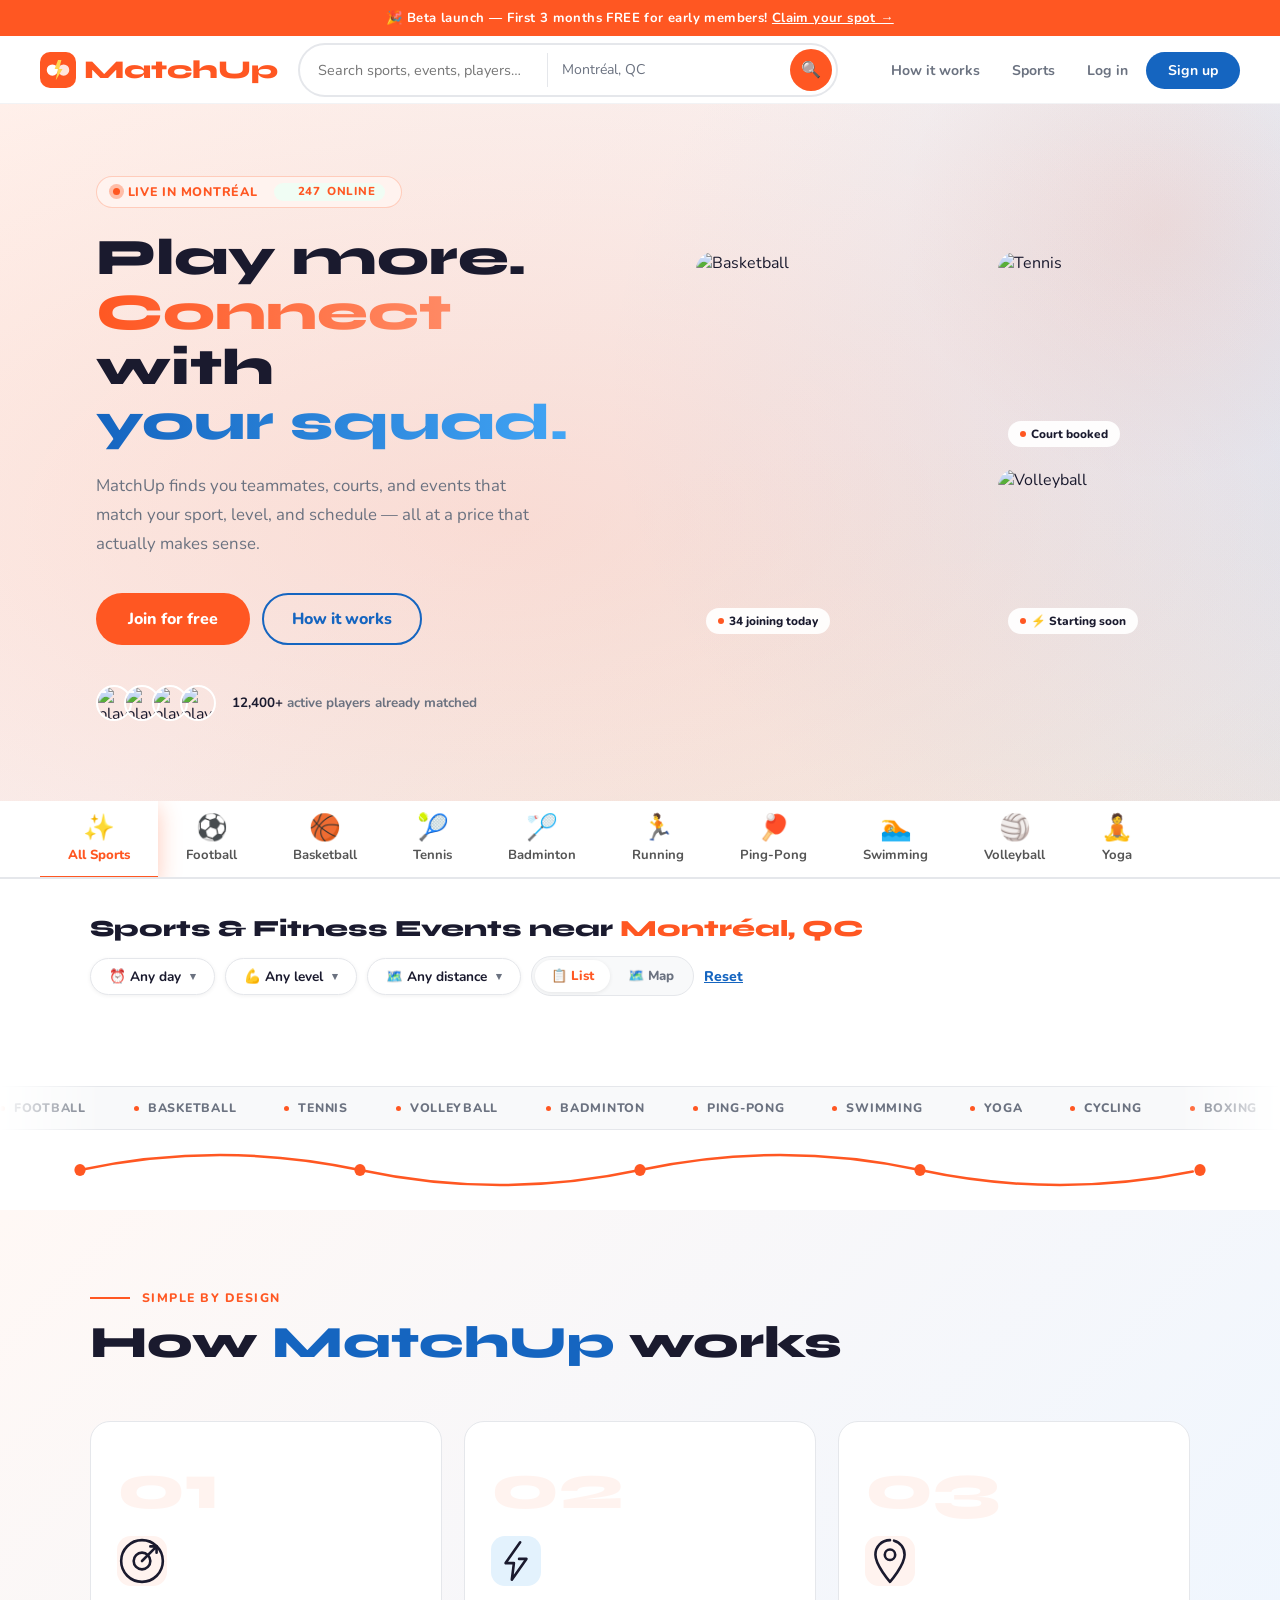
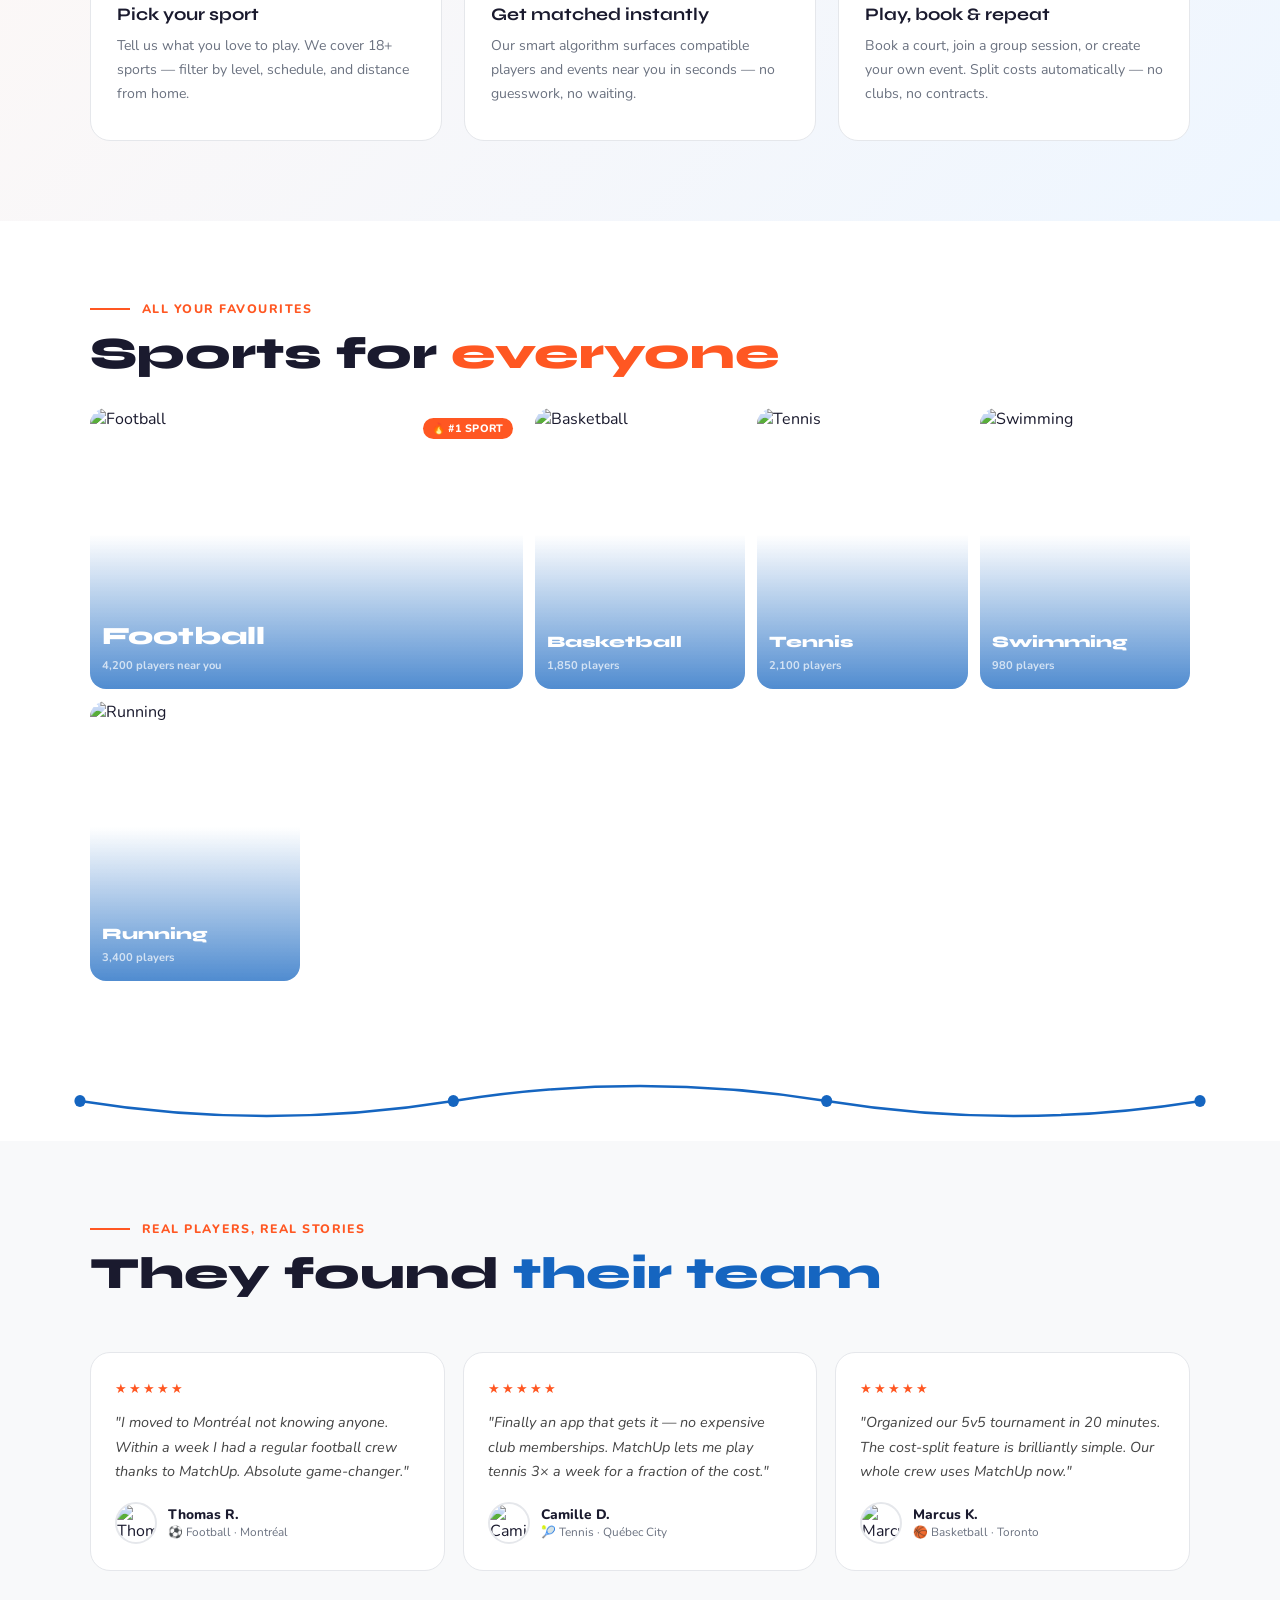
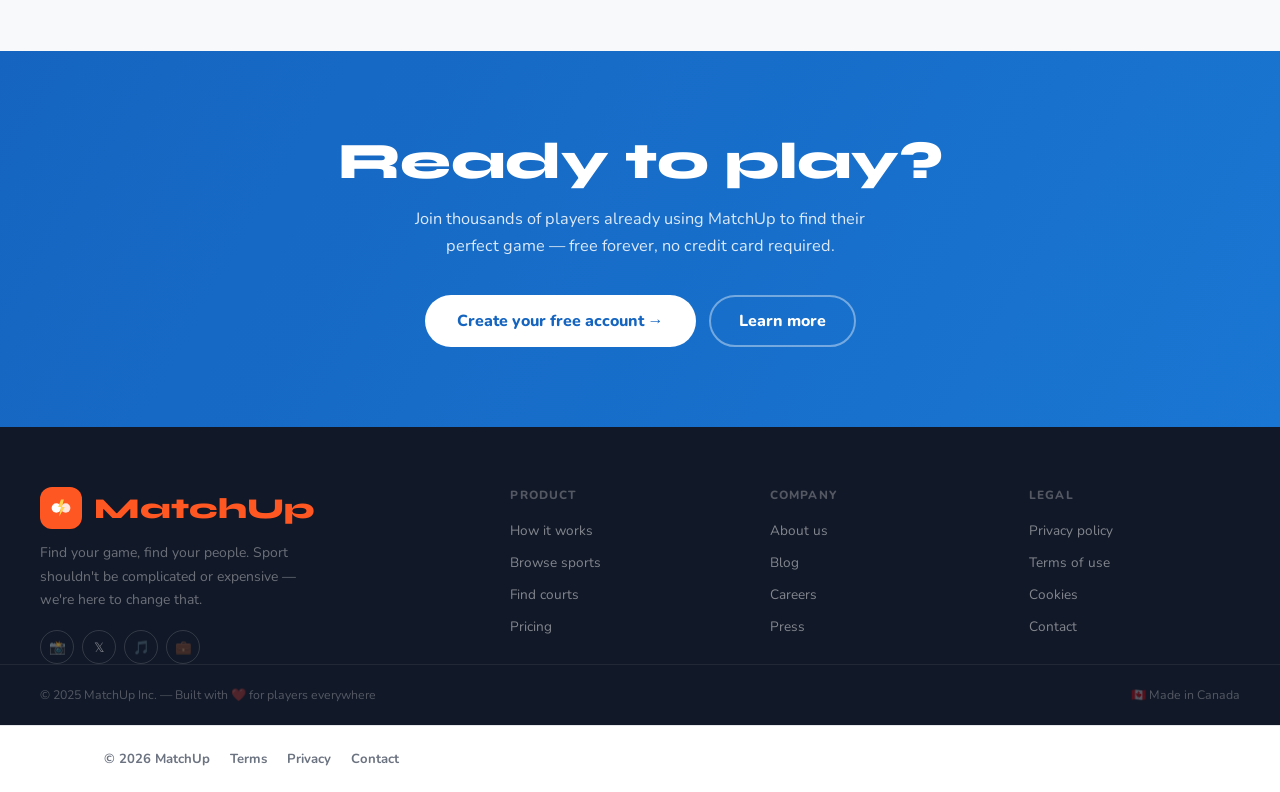
==== index.html @ e56a7315 "Update index.html" ====
<!DOCTYPE html>
<html lang="en">
<head>
  <meta charset="UTF-8" />
  <meta name="viewport" content="width=device-width, initial-scale=1.0, viewport-fit=cover" />
  <title>MatchUp — Find Your Game, Find Your People</title>
  <link rel="preconnect" href="https://fonts.googleapis.com" />
  <link rel="preconnect" href="https://fonts.gstatic.com" crossorigin />

  <!-- Leaflet for map view -->
  <link rel="stylesheet" href="https://unpkg.com/leaflet@1.9.4/dist/leaflet.css" />
  <script src="https://unpkg.com/leaflet@1.9.4/dist/leaflet.js"></script>

  <!-- ═══════════════════════════════
       FIREBASE — Firestore Integration
  ═══════════════════════════════ -->
  <script type="module">
    import { initializeApp } from 'https://www.gstatic.com/firebasejs/9.8.4/firebase-app.js';
   import { getAuth, onAuthStateChanged, signOut, createUserWithEmailAndPassword, signInWithEmailAndPassword, signInWithPopup, GoogleAuthProvider, sendEmailVerification, sendPasswordResetEmail } from 'https://www.gstatic.com/firebasejs/9.8.4/firebase-auth.js';
    import { getFirestore, collection, getDocs, query, where, doc, setDoc, getDoc, serverTimestamp } from 'https://www.gstatic.com/firebasejs/9.8.4/firebase-firestore.js';

    const firebaseConfig = {
      apiKey: "AIzaSyBVK43y-2BlF8lue18LqhZAFRP021GI01Y",
      authDomain: "matchup-165ee.firebaseapp.com",
      projectId: "matchup-165ee",
      storageBucket: "matchup-165ee.firebasestorage.app",
      messagingSenderId: "1038165665131",
      appId: "1:1038165665131:web:d38bcec6f394d7cf22582e",
    };

    const app = initializeApp(firebaseConfig);
    const auth = getAuth(app);
    const db = getFirestore(app);
    const googleProvider = new GoogleAuthProvider();

    // Export to window for global access
    window._auth = auth;
    window._db = db;
    window._fbCreate = createUserWithEmailAndPassword;
    window._fbLogin = signInWithEmailAndPassword;
    window._fbGoogle = () => signInWithPopup(auth, googleProvider);
    window._fbSendVerification = (user) => sendEmailVerification(user, {
      url: window.location.origin + window.location.pathname.replace(/index\.html$/, 'dashboard.html').replace(/\/$/, '/dashboard.html'),
      handleCodeInApp: false
    });
    window._fbSignOut = () => signOut(auth);
    window._fbResetPassword = (email) => sendPasswordResetEmail(auth, email);
    window._firestore = { collection, getDocs, query, where, doc, setDoc, getDoc, serverTimestamp };
    // Listen for auth state changes
    onAuthStateChanged(auth, user => {
      if (user) {
        const stored = JSON.parse(localStorage.getItem('mu_current_user') || '{}');
        const name = stored.fname || (user.displayName ? user.displayName.split(' ')[0] : user.email.split('@')[0]);
        if (!stored.fname) {
          localStorage.setItem('mu_current_user', JSON.stringify({ ...stored, fname: name, email: user.email }));
        }
        if (typeof updateNavForUser === 'function') updateNavForUser(name);
      } else {
        // Visitor (not logged in) — clear cache, show login CTA
        localStorage.removeItem('mu_current_user');
      }
   });

    // Helper: create or merge user doc in Firestore
    window._saveUserDoc = async function(userData) {
      try {
        const uid = auth.currentUser?.uid;
        if (!uid) { console.warn('[users] no authenticated user'); return null; }

        const userRef = doc(db, 'users', uid);
        const existing = await getDoc(userRef);

        const payload = {
          ...userData,
          updatedAt: serverTimestamp()
        };
        if (!existing.exists()) {
          payload.createdAt = serverTimestamp();
        }

        await setDoc(userRef, payload, { merge: true });
        console.log('[users] saved user doc for uid:', uid);
        return uid;
      } catch (err) {
        console.error('[users] failed to save user doc:', err);
        return null;
      }
    };
  </script>

  <link href="https://fonts.googleapis.com/css2?family=Nunito:wght@400;600;700;800;900&family=Syne:wght@700;800&display=swap" rel="stylesheet" />
  <style>
    *, *::before, *::after { box-sizing: border-box; margin: 0; padding: 0; }
    :root {
      --orange:    #FF5722;
      --orange-lt: #FF7043;
      --orange-bg: #FFF3EF;
      --blue:      #1565C0;
      --blue-lt:   #1E88E5;
      --blue-bg:   #E3F2FD;
      --white:     #FFFFFF;
      --off:       #F8F9FA;
      --text:      #1A1A2E;
      --muted:     #6B7280;
      --border:    #E5E7EB;
      --shadow:    0 4px 24px rgba(0,0,0,.08);
      --shadow-h:  0 14px 44px rgba(0,0,0,.14);
    }
    html { scroll-behavior: smooth; }
    body { font-family: 'Nunito', sans-serif; background: var(--white); color: var(--text); overflow-x: hidden; }

    /* TOPBAR */
    .topbar { background: var(--orange); text-align: center; padding: 9px 16px; font-size: .82rem; font-weight: 700; color: #fff; letter-spacing: .03em; }
    .topbar a { color: #fff; text-decoration: underline; cursor: pointer; }

    /* NAV */
    nav {
      position: sticky; top: 0;
      background: rgba(255, 255, 255, 0.72);
      backdrop-filter: blur(20px) saturate(180%);
      -webkit-backdrop-filter: blur(20px) saturate(180%);
      border-bottom: 1px solid rgba(229, 231, 235, 0.5);
      padding: 0 40px; display: flex; align-items: center; gap: 20px; height: 68px;
    }
    .nav-logo { font-family: 'Syne', sans-serif; font-weight: 800; font-size: 1.6rem; color: var(--orange); text-decoration: none; display: flex; align-items: center; gap: 8px; flex-shrink: 0; }
    .logo-icon { width: 36px; height: 36px; border-radius: 10px; background: var(--orange); display: flex; align-items: center; justify-content: center; font-size: 1.1rem; color: #fff; }
    .search-bar { flex: 1; max-width: 540px; display: flex; border: 2px solid var(--border); border-radius: 100px; overflow: hidden; transition: border-color .2s, box-shadow .2s; }
    .search-bar:focus-within { border-color: var(--orange); box-shadow: 0 0 0 3px rgba(255,87,34,.12); }
    .search-bar input { flex: 1; padding: 10px 18px; font-family: 'Nunito', sans-serif; font-size: .9rem; border: none; outline: none; background: transparent; color: var(--text); }
    .sb-div { width: 1px; background: var(--border); margin: 8px 0; }
    .search-bar .loc { padding: 10px 14px; font-family: 'Nunito', sans-serif; font-size: .88rem; border: none; outline: none; background: transparent; color: var(--muted); min-width: 130px; }
    .search-btn { width: 42px; height: 42px; margin: 4px; background: var(--orange); border: none; border-radius: 100px; cursor: pointer; display: flex; align-items: center; justify-content: center; font-size: 1rem; color: #fff; transition: background .2s, transform .15s; flex-shrink: 0; }
    .search-btn:hover { background: var(--orange-lt); transform: scale(1.05); }
    .nav-links { display: flex; align-items: center; gap: 4px; list-style: none; margin-left: auto; }
    .nav-links a { padding: 8px 14px; border-radius: 100px; font-size: .88rem; font-weight: 700; color: var(--muted); text-decoration: none; cursor: pointer; transition: background .15s, color .15s; }
    .nav-links a:hover { background: var(--off); color: var(--text); }
    .nav-links .btn-su { background: var(--blue); color: #fff !important; padding: 9px 22px !important; transition: background .2s, transform .15s !important; }
    .nav-links .btn-su:hover { background: var(--blue-lt) !important; transform: translateY(-1px); }

    /* HERO */
    #hero { background: linear-gradient(135deg, #FFF8F5 0%, #EEF6FF 100%); padding: 72px 40px 80px; display: flex; align-items: center; gap: 56px; position: relative; overflow: hidden; }
    #hero::before { content: ''; position: absolute; top: -140px; right: -140px; width: 520px; height: 520px; border-radius: 50%; background: radial-gradient(circle, rgba(255,87,34,.1), transparent 70%); pointer-events: none; }
    .hero-text { flex: 1; position: relative; z-index: 1; }
    .hero-badge { display: inline-flex; align-items: center; gap: 8px; background: var(--orange-bg); border: 1.5px solid rgba(255,87,34,.25); color: var(--orange); font-size: .78rem; font-weight: 800; letter-spacing: .06em; text-transform: uppercase; padding: 6px 16px; border-radius: 100px; margin-bottom: 22px; }
    .live-dot { width: 7px; height: 7px; border-radius: 50%; background: var(--orange); animation: blink 1.4s infinite; }
    @keyframes blink { 0%,100%{opacity:1}50%{opacity:.2} }
    .hero-h1 { font-family: 'Syne', sans-serif; font-weight: 800; font-size: clamp(2.4rem, 4vw, 3.8rem); line-height: 1.08; margin-bottom: 20px; }
    .hero-h1 .oc { color: var(--orange); }
    .hero-h1 .bc { color: var(--blue); }
    .hero-sub { font-size: 1.05rem; line-height: 1.75; color: var(--muted); max-width: 440px; margin-bottom: 34px; }
    .hero-actions { display: flex; gap: 12px; flex-wrap: wrap; margin-bottom: 40px; }
    .btn-orange { background: var(--orange); color: #fff; font-family: 'Nunito', sans-serif; font-weight: 800; font-size: 1rem; padding: 14px 32px; border-radius: 100px; text-decoration: none; border: none; cursor: pointer; transition: transform .18s, box-shadow .2s, background .2s; display: inline-block; }
    .btn-orange:hover { background: var(--orange-lt); transform: translateY(-2px); box-shadow: 0 8px 28px rgba(255,87,34,.35); }
    .btn-ob { border: 2px solid var(--blue); color: var(--blue); font-family: 'Nunito', sans-serif; font-weight: 800; font-size: 1rem; padding: 13px 28px; border-radius: 100px; text-decoration: none; background: transparent; cursor: pointer; transition: background .18s, transform .18s; display: inline-block; }
    .btn-ob:hover { background: var(--blue-bg); transform: translateY(-2px); }
    .hero-trust { display: flex; align-items: center; gap: 16px; }
    .trust-av { display: flex; }
    .trust-av img { width: 36px; height: 36px; border-radius: 50%; border: 2px solid #fff; margin-left: -8px; object-fit: cover; }
    .trust-av img:first-child { margin-left: 0; }
    .trust-txt { font-size: .84rem; font-weight: 700; color: var(--muted); }
    .trust-txt strong { color: var(--text); }
    .hero-visual { flex: 1; position: relative; z-index: 1; min-width: 0; }
    .hgrid { display: grid; grid-template-columns: 1.2fr 1fr; grid-template-rows: 205px 175px; gap: 12px; }
    .hgi { border-radius: 18px; overflow: hidden; position: relative; }
    .hgi:first-child { grid-row: span 2; }
    .hgi img { width: 100%; height: 100%; object-fit: cover; transition: transform .45s ease; }
    .hgi:hover img { transform: scale(1.06); }
    .hgi-pill { position: absolute; bottom: 10px; left: 10px; background: rgba(255,255,255,.92); backdrop-filter: blur(8px); border-radius: 100px; padding: 5px 12px; font-size: .74rem; font-weight: 800; color: var(--text); display: flex; align-items: center; gap: 5px; }
    .hgi-pill .dot { width: 6px; height: 6px; border-radius: 50%; background: var(--orange); }

    /* SPORT TABS */
    .cat-strip { border-bottom: 2px solid var(--border); padding: 0 40px; background: #fff; }
    .cat-inner { display: flex; gap: 0; overflow-x: auto; scrollbar-width: none; }
    .cat-inner::-webkit-scrollbar { display: none; }
    .cat-btn { display: flex; flex-direction: column; align-items: center; gap: 6px; padding: 14px 28px 12px; border: none; background: transparent; cursor: pointer; font-family: 'Nunito', sans-serif; font-size: .82rem; font-weight: 700; color: #555; white-space: nowrap; border-bottom: 3px solid transparent; margin-bottom: -2px; transition: color .18s, border-color .18s; }
    .cat-btn .ci { font-size: 1.6rem; line-height: 1; }
    .cat-btn:hover { color: var(--text); }
    .cat-btn.active { color: var(--orange); border-bottom-color: var(--orange); font-weight: 800; }

    /* MAIN */
    .main-wrap { max-width: 1180px; margin: 0 auto; padding: 36px 40px 80px; }
    .filters-row { display: flex; align-items: center; justify-content: space-between; margin-bottom: 28px; flex-wrap: wrap; gap: 14px; }
    .filters-row h2 { font-family: 'Syne', sans-serif; font-size: 1.45rem; font-weight: 800; }
    .filter-pills { display: flex; gap: 10px; flex-wrap: wrap; align-items: center; }
    .fpill { display: flex; align-items: center; gap: 7px; border: 1.5px solid var(--border); border-radius: 100px; padding: 8px 18px; font-family: 'Nunito', sans-serif; font-size: .85rem; font-weight: 700; color: var(--text); background: #fff; cursor: pointer; box-shadow: 0 1px 4px rgba(0,0,0,.06); transition: border-color .15s, box-shadow .15s; white-space: nowrap; }
    .fpill:hover { border-color: #bbb; box-shadow: 0 2px 8px rgba(0,0,0,.1); }
    .fpill .chev { font-size: .7rem; color: var(--muted); margin-left: 2px; }
    .reset-btn { background: none; border: none; font-family: 'Nunito', sans-serif; font-size: .88rem; font-weight: 800; color: var(--blue); cursor: pointer; text-decoration: underline; padding: 4px 0; }

    /* NEW: Filter dropdowns (popovers) */
    .fpill { position: relative; }
    .fpill.active { border-color: var(--orange); background: var(--orange-bg); color: var(--orange); }
   .fpill-pop {
      position: absolute; top: calc(100% + 8px); left: 0; z-index: 9999;
      background: #fff; border: 1px solid var(--border); border-radius: 14px;
      box-shadow: 0 10px 32px rgba(0,0,0,.14); padding: 10px; min-width: 200px;
      display: none; flex-direction: column; gap: 4px;
    }
    .fpill-pop.open { display: flex; }
    .fpill-opt {
      text-align: left; background: none; border: none; padding: 9px 12px;
      border-radius: 8px; font-family: 'Nunito', sans-serif; font-size: .86rem;
      font-weight: 700; color: var(--text); cursor: pointer;
    }
    .fpill-opt:hover { background: var(--off); }
    .fpill-opt.selected { background: var(--orange-bg); color: var(--orange); }

    /* NEW: Distance slider inside popover */
    .dist-wrap { padding: 12px 12px 8px; min-width: 230px; }
    .dist-wrap label { font-size: .78rem; font-weight: 800; color: var(--muted); display: block; margin-bottom: 8px; }
    .dist-wrap input[type=range] { width: 100%; accent-color: var(--orange); }
    .dist-wrap .dist-val { font-weight: 800; color: var(--orange); }
    .dist-wrap .geo-btn {
      margin-top: 10px; width: 100%; background: var(--blue-bg); color: var(--blue);
      border: none; border-radius: 8px; padding: 8px; font-family: 'Nunito', sans-serif;
      font-weight: 800; font-size: .82rem; cursor: pointer;
    }
    .dist-wrap .geo-btn:hover { background: #D1E7FD; }
    .dist-wrap .geo-status { font-size: .72rem; color: var(--muted); margin-top: 6px; text-align: center; font-weight: 700; }
    .dist-wrap .geo-status.ok { color: var(--blue); }
    .dist-wrap .geo-status.err { color: #B91C1C; }

    /* NEW: View toggle (List / Map) */
    .view-toggle {
      display: inline-flex; background: var(--off); border: 1.5px solid var(--border);
      border-radius: 100px; padding: 3px; gap: 2px;
    }
    .view-toggle button {
      background: none; border: none; padding: 7px 16px; border-radius: 100px;
      font-family: 'Nunito', sans-serif; font-size: .82rem; font-weight: 800;
      color: var(--muted); cursor: pointer; transition: background .15s, color .15s;
    }
    .view-toggle button.active { background: #fff; color: var(--orange); box-shadow: 0 1px 4px rgba(0,0,0,.08); }

    /* NEW: Map container */
    #eventsMap {
      display: none; height: 560px; border-radius: 20px; overflow: hidden;
      border: 1px solid var(--border); box-shadow: var(--shadow);
    }
    #eventsMap.active { display: block; }
    .events-grid.hidden-view { display: none; }
    .leaflet-container { font-family: 'Nunito', sans-serif !important; }
    .map-popup { font-family: 'Nunito', sans-serif; }
    .map-popup strong { font-family: 'Syne', sans-serif; font-size: .95rem; }
    .map-popup a { color: var(--orange); font-weight: 800; text-decoration: none; font-size: .82rem; }

    /* NEW: result count */
    .result-count { font-size: .84rem; color: var(--muted); font-weight: 700; margin-top: -18px; margin-bottom: 18px; }
    .result-count strong { color: var(--text); }

    /* NEW: Skeleton loading cards */
    .skeleton-card {
      background: #fff; border-radius: 20px; border: 1px solid var(--border);
      height: 340px; overflow: hidden; position: relative;
    }
    .skeleton-card::before {
      content: ''; position: absolute; inset: 0;
      background: linear-gradient(90deg, #f0f0f0 0%, #f9f9f9 50%, #f0f0f0 100%);
      background-size: 200% 100%;
      animation: shimmer 1.4s infinite;
    }
    @keyframes shimmer { 0%{background-position:200% 0}100%{background-position:-200% 0} }

    /* EVENT CARDS */
    .events-grid { display: grid; grid-template-columns: repeat(3, 1fr); gap: 22px; }
    .event-card { background: #fff; border-radius: 20px; border: 1px solid var(--border); overflow: hidden; transition: transform .25s, box-shadow .25s; cursor: pointer; text-decoration: none; color: inherit; display: block; }
    .event-card:hover { transform: translateY(-5px); box-shadow: var(--shadow-h); }
    .event-card.hidden { display: none; }
    .card-img { position: relative; height: 198px; overflow: hidden; background: var(--off); }
    .card-img img { width: 100%; height: 100%; object-fit: cover; transition: transform .4s ease; }
    .event-card:hover .card-img img { transform: scale(1.07); }
    .card-price { position: absolute; top: 12px; left: 12px; background: rgba(255,255,255,.93); backdrop-filter: blur(6px); border-radius: 100px; padding: 4px 12px; font-size: .8rem; font-weight: 800; color: var(--text); }
    .card-price.free { background: var(--orange); color: #fff; }
    .card-sport { position: absolute; top: 12px; right: 12px; background: var(--blue); color: #fff; border-radius: 100px; padding: 4px 11px; font-size: .72rem; font-weight: 800; }
    .card-body { padding: 16px 18px 18px; }
    .card-title { font-family: 'Syne', sans-serif; font-weight: 700; font-size: .96rem; line-height: 1.35; margin-bottom: 7px; }
    .card-meta { font-size: .79rem; color: var(--muted); margin-bottom: 14px; line-height: 1.55; }
    .card-footer { display: flex; align-items: center; justify-content: space-between; }
    .card-avs { display: flex; }
    .card-avs img { width: 28px; height: 28px; border-radius: 50%; border: 2px solid #fff; margin-left: -6px; object-fit: cover; }
    .card-avs img:first-child { margin-left: 0; }
    .card-rating { font-size: .74rem; color: var(--muted); margin-top: 2px; }
    .card-rating .s { color: var(--orange); }
    .card-going { font-size: .77rem; font-weight: 800; color: var(--blue); background: var(--blue-bg); padding: 4px 10px; border-radius: 100px; }
    .no-results { grid-column: span 3; text-align: center; padding: 60px 20px; color: var(--muted); font-size: 1rem; font-weight: 600; display: none; }
    .no-results .icon { font-size: 3rem; display: block; margin-bottom: 12px; }
    .inline-banner { grid-column: span 3; background: linear-gradient(118deg, var(--orange), #FF8A65); border-radius: 20px; padding: 34px 38px; display: flex; align-items: center; justify-content: space-between; gap: 18px; color: #fff; }
    .inline-banner h3 { font-family: 'Syne', sans-serif; font-size: 1.3rem; font-weight: 800; margin-bottom: 5px; }
    .inline-banner p { font-size: .88rem; opacity: .85; }
    .btn-white { background: #fff; color: var(--orange); font-family: 'Nunito', sans-serif; font-weight: 800; font-size: .9rem; padding: 12px 26px; border-radius: 100px; text-decoration: none; white-space: nowrap; border: none; cursor: pointer; transition: transform .18s, box-shadow .18s; display: inline-block; }
    .btn-white:hover { transform: translateY(-2px); box-shadow: 0 6px 20px rgba(0,0,0,.18); }

    /* MARQUEE */
    .marquee-wrap { background: var(--off); border-top: 1px solid var(--border); border-bottom: 1px solid var(--border); padding: 13px 0; overflow: hidden; }
    .marquee-track { display: flex; gap: 48px; width: max-content; animation: marquee 32s linear infinite; }
    @keyframes marquee { from{transform:translateX(0)}to{transform:translateX(-50%)} }
    .mitem { display: flex; align-items: center; gap: 9px; font-size: .77rem; font-weight: 800; color: var(--muted); letter-spacing: .06em; text-transform: uppercase; white-space: nowrap; }
    .mitem .dot { width: 5px; height: 5px; border-radius: 50%; background: var(--orange); }

    /* HOW */
    #how { background: linear-gradient(135deg, #FFF8F5 0%, #EEF6FF 100%); padding: 80px 40px; }
    .how-inner { max-width: 1100px; margin: 0 auto; }
    .sec-eye { font-size: .77rem; font-weight: 800; letter-spacing: .12em; text-transform: uppercase; color: var(--orange); margin-bottom: 10px; }
    .sec-title { font-family: 'Syne', sans-serif; font-weight: 800; font-size: clamp(1.8rem, 3.5vw, 2.8rem); margin-bottom: 52px; }
    .sec-title span { color: var(--blue); }
    .steps { display: grid; grid-template-columns: repeat(3, 1fr); gap: 22px; }
    .step { background: #fff; border-radius: 20px; padding: 34px 26px; border: 1px solid var(--border); transition: transform .25s, box-shadow .25s; }
    .step:hover { transform: translateY(-4px); box-shadow: var(--shadow-h); }
    .step-num { font-family: 'Syne', sans-serif; font-size: 4rem; font-weight: 800; color: rgba(255,87,34,.07); line-height: 1; margin-bottom: 16px; }
    .step-icon { width: 50px; height: 50px; border-radius: 14px; display: flex; align-items: center; justify-content: center; font-size: 1.45rem; margin-bottom: 18px; }
    .si-o { background: var(--orange-bg); }
    .si-b { background: var(--blue-bg); }
    .step h3 { font-family: 'Syne', sans-serif; font-weight: 700; font-size: 1.1rem; margin-bottom: 9px; }
    .step p { font-size: .88rem; line-height: 1.7; color: var(--muted); }

    /* SPORTS */
    #sports { max-width: 1180px; margin: 0 auto; padding: 80px 40px; }
    .sports-grid { display: grid; grid-template-columns: repeat(5, 1fr); gap: 12px; }
    .sc { border-radius: 16px; overflow: hidden; aspect-ratio: 3/4; position: relative; cursor: pointer; }
    .sc img { width: 100%; height: 100%; object-fit: cover; transition: transform .4s; }
    .sc:hover img { transform: scale(1.08); }
    .sc .sco { position: absolute; inset: 0; background: linear-gradient(to top, rgba(21,101,192,.75), transparent 55%); }
    .sc .sci { position: absolute; bottom: 0; left: 0; right: 0; padding: 14px 12px; }
    .sc .scn { font-family: 'Syne', sans-serif; font-weight: 800; font-size: 1rem; display: block; margin-bottom: 2px; color: #fff; }
    .sc .scc { font-size: .7rem; font-weight: 700; color: rgba(255,255,255,.7); }
    .sc.feat { grid-column: span 2; aspect-ratio: unset; min-height: 270px; }
    .sc.feat .scn { font-size: 1.55rem; }
    .sc .shot { position: absolute; top: 10px; right: 10px; background: var(--orange); color: #fff; font-size: .67rem; font-weight: 800; letter-spacing: .04em; text-transform: uppercase; padding: 3px 9px; border-radius: 100px; }

    /* TESTIMONIALS */
    #testimonials { background: var(--off); padding: 80px 40px; }
    .testi-inner { max-width: 1100px; margin: 0 auto; }
    .tgrid { display: grid; grid-template-columns: repeat(3, 1fr); gap: 18px; margin-top: 44px; }
    .tc { background: #fff; border-radius: 20px; padding: 26px 24px; border: 1px solid var(--border); transition: transform .25s, box-shadow .25s; }
    .tc:hover { transform: translateY(-4px); box-shadow: var(--shadow-h); }
    .tc .stars { font-size: .84rem; letter-spacing: 2px; color: var(--orange); margin-bottom: 12px; }
    .tc blockquote { font-size: .9rem; line-height: 1.7; color: #444; font-style: italic; margin-bottom: 18px; }
    .tc .author { display: flex; align-items: center; gap: 11px; }
    .tc .av { width: 42px; height: 42px; border-radius: 50%; overflow: hidden; border: 2px solid var(--border); flex-shrink: 0; }
    .tc .av img { width: 100%; height: 100%; object-fit: cover; }
    .tc .aname { font-weight: 800; font-size: .86rem; }
    .tc .asport { font-size: .74rem; color: var(--muted); }

    /* CTA */
    #cta { background: linear-gradient(120deg, var(--blue), #1976D2); padding: 80px 40px; text-align: center; color: #fff; position: relative; overflow: hidden; }
    #cta::before { content:'⚡'; position: absolute; font-size: 22rem; opacity: .04; top: 50%; left: 50%; transform: translate(-50%,-50%); pointer-events: none; }
    #cta h2 { font-family: 'Syne', sans-serif; font-weight: 800; font-size: clamp(2rem, 4vw, 3.4rem); margin-bottom: 14px; position: relative; }
    #cta p { font-size: 1.02rem; opacity: .85; max-width: 460px; margin: 0 auto 34px; line-height: 1.7; position: relative; }
    .cta-btns { display: flex; justify-content: center; gap: 13px; flex-wrap: wrap; position: relative; }
    .btn-ws { background: #fff; color: var(--blue); font-family: 'Nunito', sans-serif; font-weight: 800; font-size: 1rem; padding: 14px 32px; border-radius: 100px; text-decoration: none; border: none; cursor: pointer; transition: transform .18s, box-shadow .2s; display: inline-block; }
    .btn-ws:hover { transform: translateY(-2px); box-shadow: 0 8px 28px rgba(0,0,0,.25); }
    .btn-gw { border: 2px solid rgba(255,255,255,.4); color: #fff; font-family: 'Nunito', sans-serif; font-weight: 800; font-size: 1rem; padding: 13px 28px; border-radius: 100px; text-decoration: none; background: transparent; cursor: pointer; transition: background .18s, transform .18s; display: inline-block; }
    .btn-gw:hover { background: rgba(255,255,255,.12); transform: translateY(-2px); }

    /* FOOTER */
    footer { background: #111827; padding: 60px 40px 0; display: grid; grid-template-columns: 2fr 1fr 1fr 1fr; gap: 48px; }
    .f-logo { font-family: 'Syne', sans-serif; font-weight: 800; font-size: 1.8rem; color: var(--orange); display: block; margin-bottom: 12px; }
    .f-brand p { font-size: .87rem; line-height: 1.7; color: rgba(255,255,255,.38); max-width: 260px; }
    .f-social { display: flex; gap: 8px; margin-top: 18px; }
    .f-social a { width: 34px; height: 34px; border-radius: 50%; border: 1px solid rgba(255,255,255,.14); display: flex; align-items: center; justify-content: center; font-size: .84rem; text-decoration: none; color: rgba(255,255,255,.45); transition: border-color .2s, color .2s; cursor: pointer; }
    .f-social a:hover { border-color: var(--orange); color: var(--orange); }
    .f-col h4 { font-size: .74rem; font-weight: 800; letter-spacing: .1em; text-transform: uppercase; color: rgba(255,255,255,.28); margin-bottom: 16px; }
    .f-col ul { list-style: none; display: flex; flex-direction: column; gap: 10px; }
    .f-col a { font-size: .85rem; color: rgba(255,255,255,.48); text-decoration: none; cursor: pointer; transition: color .15s; }
    .f-col a:hover { color: #fff; }
    .foot-bottom { padding: 22px 40px; display: flex; align-items: center; justify-content: space-between; border-top: 1px solid rgba(255,255,255,.07); font-size: .77rem; color: rgba(255,255,255,.28); background: #111827; }
/* Hero gradient mesh background */
    .hero-gradient-bg::after {
      content: '';
      position: absolute;
      inset: 0;
      background:
        radial-gradient(at 20% 30%, rgba(255, 138, 101, 0.25) 0%, transparent 50%),
        radial-gradient(at 80% 20%, rgba(66, 165, 245, 0.2) 0%, transparent 50%),
        radial-gradient(at 40% 80%, rgba(255, 204, 128, 0.25) 0%, transparent 50%),
        radial-gradient(at 90% 90%, rgba(255, 87, 34, 0.15) 0%, transparent 50%);
      background-size: 200% 200%;
      animation: gradientShift 15s ease-in-out infinite;
      z-index: 0;
      pointer-events: none;
    }
    @keyframes gradientShift {
      0%, 100% { background-position: 0% 0%; }
      25% { background-position: 100% 0%; }
      50% { background-position: 100% 100%; }
      75% { background-position: 0% 100%; }
    }
    #hero.hero-gradient-bg { position: relative; }
    #hero.hero-gradient-bg > * { position: relative; z-index: 1; }
    
    
    /* REVEAL */
    .reveal { opacity: 0; transform: translateY(22px); transition: opacity .6s ease, transform .6s ease; }
    .reveal.visible { opacity: 1; transform: translateY(0); }

    /* ═══════════════════════════════════════════════════════════
       RICH ANIMATIONS — 5 categories:
       1. Animated Logo & Icons
       2. Ambient Background Motion
       3. Line/SVG Drawing Animations
       4. Real-Time Collaborative Indicators
       5. Enhanced Reveals & Interactions
       ═══════════════════════════════════════════════════════════ */

    /* Reveal variants */
    .reveal-up     { opacity: 0; transform: translateY(40px); transition: opacity .8s cubic-bezier(.22,1,.36,1), transform .8s cubic-bezier(.22,1,.36,1); }
    .reveal-scale  { opacity: 0; transform: scale(.85); transition: opacity .8s cubic-bezier(.22,1,.36,1), transform .8s cubic-bezier(.22,1,.36,1); }
    .reveal-blur   { opacity: 0; filter: blur(14px); transition: opacity .9s ease, filter .9s ease; }
    .reveal-up.visible, .reveal-scale.visible { opacity: 1; transform: none; }
    .reveal-blur.visible { opacity: 1; filter: blur(0); }

    .delay-1 { transition-delay: .10s; }
    .delay-2 { transition-delay: .22s; }
    .delay-3 { transition-delay: .34s; }
    .delay-4 { transition-delay: .46s; }
    .delay-5 { transition-delay: .58s; }

    /* Hero entrance animations */
    @keyframes fadeInUp { from { opacity: 0; transform: translateY(30px); } to { opacity: 1; transform: translateY(0); } }
    @keyframes fadeInScale { from { opacity: 0; transform: scale(.92); } to { opacity: 1; transform: scale(1); } }
    .hero-badge  { animation: fadeInUp .7s cubic-bezier(.22,1,.36,1) .1s both; }
    .hero-h1     { animation: fadeInUp .85s cubic-bezier(.22,1,.36,1) .25s both; }
    .hero-sub    { animation: fadeInUp .85s cubic-bezier(.22,1,.36,1) .4s both; }
    .hero-actions{ animation: fadeInUp .85s cubic-bezier(.22,1,.36,1) .55s both; }
    .hero-trust  { animation: fadeInUp .85s cubic-bezier(.22,1,.36,1) .7s both; }
    .hero-visual { animation: fadeInScale 1.1s cubic-bezier(.22,1,.36,1) .4s both; }

    /* Animated gradient text for hero headline */
    .hero-h1 .oc, .hero-h1 .bc {
      background-clip: text; -webkit-background-clip: text; -webkit-text-fill-color: transparent;
      background-size: 200% auto; animation: shimmerText 4s linear infinite;
    }
    .hero-h1 .oc { background-image: linear-gradient(90deg, #FF5722, #FF8A65, #FF5722); }
    .hero-h1 .bc { background-image: linear-gradient(90deg, #1565C0, #42A5F5, #1565C0); }
    @keyframes shimmerText { 0% { background-position: 0% 50%; } 100% { background-position: 200% 50%; } }

    /* ─── 1. ANIMATED LOGO (SVG-based, replaces emoji) ──── */
    .logo-icon {
      position: relative;
      overflow: hidden;
    }
    .logo-svg {
      width: 100%; height: 100%;
    }
    .logo-ball-1 { animation: logoBall1 2.4s cubic-bezier(.5,0,.5,1) infinite; transform-origin: center; }
    .logo-ball-2 { animation: logoBall2 2.4s cubic-bezier(.5,0,.5,1) infinite; transform-origin: center; }
    @keyframes logoBall1 {
      0%   { transform: translate(0, 0) scale(1); }
      25%  { transform: translate(2px, -2px) scale(1.05); }
      50%  { transform: translate(4px, 0) scale(1); }
      75%  { transform: translate(2px, 2px) scale(.95); }
      100% { transform: translate(0, 0) scale(1); }
    }
    @keyframes logoBall2 {
      0%   { transform: translate(0, 0) scale(1); }
      25%  { transform: translate(-2px, 2px) scale(.95); }
      50%  { transform: translate(-4px, 0) scale(1); }
      75%  { transform: translate(-2px, -2px) scale(1.05); }
      100% { transform: translate(0, 0) scale(1); }
    }
    .logo-bolt { animation: logoBoltPulse 2.4s ease-in-out infinite; transform-origin: center; }
    @keyframes logoBoltPulse {
      0%, 40%, 60%, 100% { opacity: .6; transform: scale(1); }
      50% { opacity: 1; transform: scale(1.15); }
    }
    .nav-logo:hover .logo-svg { animation: logoSpin .6s ease; }
    @keyframes logoSpin { to { transform: rotate(360deg); } }

    /* Footer logo — bigger SVG version */
    .f-logo { display: inline-flex !important; align-items: center; gap: 12px; }
    .f-logo-svg {
      width: 42px; height: 42px;
      background: var(--orange);
      border-radius: 12px;
      padding: 6px;
      animation: footLogoBob 3s ease-in-out infinite;
    }
    @keyframes footLogoBob {
      0%, 100% { transform: translateY(0) rotate(0deg); }
      50% { transform: translateY(-4px) rotate(-3deg); }
    }

    /* ─── 2. ANIMATED ICONS (step cards) ──── */
    .step-icon {
      position: relative;
    }
    .step-icon svg {
      width: 100%; height: 100%;
      stroke: currentColor;
      stroke-width: 2.5;
      fill: none;
      stroke-linecap: round;
      stroke-linejoin: round;
    }
    /* Target icon (draws when visible) */
    .icon-target circle { stroke-dasharray: 126; stroke-dashoffset: 126; animation: iconDraw 1.4s ease forwards .3s; }
    .icon-target .t-inner { stroke-dasharray: 50; stroke-dashoffset: 50; animation: iconDraw .8s ease forwards 1.1s; }
    .icon-target .t-arrow { stroke-dasharray: 40; stroke-dashoffset: 40; animation: iconDraw .6s ease forwards 1.6s; }

    /* Bolt icon (draws + pulses) */
    .icon-bolt path {
      stroke-dasharray: 80; stroke-dashoffset: 80;
      animation: iconDraw 1.2s ease forwards .3s, boltGlow 2s ease-in-out infinite 1.6s;
    }
    @keyframes boltGlow {
      0%, 100% { filter: drop-shadow(0 0 0 transparent); }
      50% { filter: drop-shadow(0 0 6px currentColor); }
    }

    /* Pin icon (drops and bounces) */
    .icon-pin path { stroke-dasharray: 100; stroke-dashoffset: 100; animation: iconDraw 1s ease forwards .3s; }
    .icon-pin circle { animation: pinBounce 2.5s ease-in-out infinite 1.3s; transform-origin: center; }
    @keyframes pinBounce {
      0%, 100% { transform: translateY(0); }
      50% { transform: translateY(-4px); }
    }

    @keyframes iconDraw { to { stroke-dashoffset: 0; } }

    /* Icons only animate when step is visible */
    .step.reveal-up:not(.visible) .icon-target circle,
    .step.reveal-up:not(.visible) .icon-target .t-inner,
    .step.reveal-up:not(.visible) .icon-target .t-arrow,
    .step.reveal-up:not(.visible) .icon-bolt path,
    .step.reveal-up:not(.visible) .icon-pin path {
      animation-play-state: paused;
    }

    /* ─── 3. AMBIENT BACKGROUND ORBS (hero) ──── */
    .ambient-orbs {
      position: absolute;
      inset: 0;
      overflow: hidden;
      pointer-events: none;
      z-index: 0;
    }
    .orb {
      position: absolute;
      border-radius: 50%;
      filter: blur(50px);
      opacity: .45;
      mix-blend-mode: multiply;
    }
    .orb-1 {
      width: 480px; height: 480px;
      background: radial-gradient(circle, #FFAB91 0%, transparent 70%);
      top: -120px; left: -80px;
      animation: orbFloat1 22s ease-in-out infinite;
    }
    .orb-2 {
      width: 360px; height: 360px;
      background: radial-gradient(circle, #90CAF9 0%, transparent 70%);
      top: 120px; right: -100px;
      animation: orbFloat2 26s ease-in-out infinite;
    }
    .orb-3 {
      width: 300px; height: 300px;
      background: radial-gradient(circle, #FFCC80 0%, transparent 70%);
      bottom: -80px; left: 40%;
      animation: orbFloat3 30s ease-in-out infinite;
    }
    @keyframes orbFloat1 {
      0%, 100% { transform: translate(0, 0) scale(1); }
      33% { transform: translate(80px, 60px) scale(1.1); }
      66% { transform: translate(-40px, 100px) scale(.95); }
    }
    @keyframes orbFloat2 {
      0%, 100% { transform: translate(0, 0) scale(1); }
      50% { transform: translate(-120px, -60px) scale(1.2); }
    }
    @keyframes orbFloat3 {
      0%, 100% { transform: translate(0, 0) scale(1); }
      33% { transform: translate(-80px, -40px) scale(.9); }
      66% { transform: translate(100px, -80px) scale(1.15); }
    }

    /* Ambient background for CTA section */
    #cta { position: relative; overflow: hidden; }
    #cta::before {
      content: '';
      position: absolute; inset: -50%;
      background:
        radial-gradient(ellipse at 20% 30%, rgba(255,255,255,.12) 0%, transparent 40%),
        radial-gradient(ellipse at 80% 70%, rgba(255,255,255,.10) 0%, transparent 40%);
      animation: ctaOrbit 20s linear infinite;
      pointer-events: none;
    }
    @keyframes ctaOrbit { from { transform: rotate(0deg); } to { transform: rotate(360deg); } }
    #cta h2, #cta p, #cta .cta-btns { position: relative; z-index: 1; }

    /* ─── 4. LINE DRAWING DIVIDER (between sections) ──── */
    .line-divider {
      max-width: 1200px;
      margin: 0 auto;
      padding: 0 40px;
      height: 80px;
      position: relative;
    }
    .line-divider svg {
      width: 100%;
      height: 100%;
      overflow: visible;
    }
    .line-path {
      stroke: var(--orange);
      stroke-width: 2.5;
      fill: none;
      stroke-linecap: round;
      stroke-dasharray: 1200;
      stroke-dashoffset: 1200;
      transition: stroke-dashoffset 2s cubic-bezier(.22,1,.36,1);
    }
    .line-divider.visible .line-path {
      stroke-dashoffset: 0;
    }
    .line-dot {
      fill: var(--orange);
      r: 0;
      transition: r .4s ease 1.8s;
    }
    .line-divider.visible .line-dot { r: 6; }
    @media (max-width: 600px) {
      .line-divider { height: 50px; padding: 0 20px; }
    }

    /* ─── 5. LIVE / COLLABORATIVE INDICATORS ──── */
    .live-dot { position: relative; }
    .live-dot::after {
      content: ''; position: absolute; inset: -4px;
      border-radius: 50%;
      background: currentColor;
      opacity: .35;
      animation: pulseRing 1.8s cubic-bezier(.4,0,.6,1) infinite;
    }
    @keyframes pulseRing {
      0% { transform: scale(.8); opacity: .55; }
      100% { transform: scale(2.4); opacity: 0; }
    }

    /* Floating live-activity widget (real-time feel) */
    .live-feed {
      position: fixed;
      bottom: 24px;
      left: 24px;
      background: #fff;
      border-radius: 16px;
      box-shadow: 0 12px 40px rgba(0,0,0,.15);
      padding: 14px 18px 14px 14px;
      display: flex;
      align-items: center;
      gap: 12px;
      font-family: 'Nunito', sans-serif;
      font-size: .84rem;
      font-weight: 700;
      color: var(--text);
      z-index: 85;
      max-width: 320px;
      border: 1px solid var(--border);
      transform: translateY(150%);
      opacity: 0;
      transition: transform .5s cubic-bezier(.34,1.56,.64,1), opacity .5s ease;
      pointer-events: none;
    }
    .live-feed.show {
      transform: translateY(0);
      opacity: 1;
      pointer-events: auto;
    }
    .live-feed .lf-av {
      width: 36px; height: 36px;
      border-radius: 50%;
      background: var(--orange);
      color: #fff;
      display: flex; align-items: center; justify-content: center;
      font-weight: 800;
      font-size: .9rem;
      flex-shrink: 0;
    }
    .live-feed .lf-text { line-height: 1.3; }
    .live-feed .lf-text strong { color: var(--orange); }
    .live-feed .lf-time { font-size: .72rem; color: var(--muted); font-weight: 600; }
    .live-feed .lf-pulse {
      position: absolute;
      top: 10px; right: 10px;
      width: 8px; height: 8px;
      border-radius: 50%;
      background: var(--green);
    }
    .live-feed .lf-pulse::after {
      content: ''; position: absolute; inset: -3px;
      border-radius: 50%;
      background: var(--green);
      opacity: .4;
      animation: pulseRing 1.6s ease-out infinite;
    }
    @media (max-width: 600px) {
      .live-feed { bottom: 12px; left: 12px; right: 12px; max-width: none; }
    }

    /* Online players counter in hero (live-feel) */
    .live-count {
      display: inline-flex;
      align-items: center;
      gap: 6px;
      padding: 3px 10px;
      background: var(--green-bg, #F0FDF4);
      color: var(--green);
      font-size: .72rem;
      font-weight: 800;
      border-radius: 100px;
      margin-left: 8px;
      line-height: 1;
    }
    .live-count .lc-dot {
      width: 8px; height: 8px;
      border-radius: 50%;
      background: var(--green);
      position: relative;
    }
    .live-count .lc-dot::after {
      content: ''; position: absolute; inset: -2px;
      border-radius: 50%;
      background: var(--green);
      opacity: .4;
      animation: pulseRing 1.5s ease-out infinite;
    }
    .live-count-num {
      font-variant-numeric: tabular-nums;
    }

    /* Floating hero images - slow drift */
    .hgi { animation: floatSlow 6s ease-in-out infinite; }
    .hgi:nth-child(2) { animation-delay: -2s; animation-duration: 7s; }
    .hgi:nth-child(3) { animation-delay: -4s; animation-duration: 5.5s; }
    @keyframes floatSlow {
      0%, 100% { transform: translateY(0) rotate(0deg); }
      50% { transform: translateY(-10px) rotate(.3deg); }
    }

    /* Buttons - shine effect on hover */
    .btn-orange, .btn-ob, .btn-ws, .btn-gw {
      position: relative; overflow: hidden;
      transition: transform .2s cubic-bezier(.34,1.56,.64,1), box-shadow .2s ease;
    }
    .btn-orange::before {
      content: ''; position: absolute; inset: 0;
      background: linear-gradient(120deg, transparent 30%, rgba(255,255,255,.35) 50%, transparent 70%);
      transform: translateX(-100%);
      transition: transform .7s ease;
    }
    .btn-orange:hover::before { transform: translateX(100%); }
    .btn-orange:hover { transform: translateY(-3px) scale(1.02); box-shadow: 0 14px 34px rgba(255,87,34,.45); }
    .btn-ob:hover { transform: translateY(-3px); }
    .btn-ws:hover { transform: translateY(-3px) scale(1.02); }

    /* Cat-strip */
    .cat-btn { transition: transform .25s cubic-bezier(.34,1.56,.64,1), background .2s, color .2s, box-shadow .2s; }
    .cat-btn:hover { transform: translateY(-2px) scale(1.04); }
    .cat-btn.active { animation: popIn .4s cubic-bezier(.34,1.56,.64,1); box-shadow: 0 6px 22px rgba(255,87,34,.32); }
    @keyframes popIn {
      0% { transform: scale(.9); }
      60% { transform: scale(1.08); }
      100% { transform: scale(1); }
    }

    /* Sport cards hover */
    .sc img { transition: transform .8s cubic-bezier(.22,1,.36,1); }
    .sc:hover img { transform: scale(1.12) rotate(.5deg); }
    .sc .sci { transition: transform .4s cubic-bezier(.22,1,.36,1); }
    .sc:hover .sci { transform: translateY(-4px); }
    .sc { transition: transform .4s cubic-bezier(.22,1,.36,1), box-shadow .4s ease; }
    .sc:hover { transform: translateY(-8px); box-shadow: 0 24px 60px rgba(0,0,0,.22); }

    /* Step cards */
    .step { transition: transform .4s cubic-bezier(.22,1,.36,1), box-shadow .4s ease; }
    .step:hover { transform: translateY(-10px); box-shadow: 0 20px 50px rgba(0,0,0,.1); }
    .step-icon { transition: transform .5s cubic-bezier(.34,1.56,.64,1); }
    .step:hover .step-icon { transform: scale(1.18) rotate(-8deg); }

    /* Testimonials */
    .tc { transition: transform .4s cubic-bezier(.22,1,.36,1), box-shadow .4s ease; }
    .tc:hover { transform: translateY(-6px) rotate(-.5deg); box-shadow: 0 18px 45px rgba(0,0,0,.12); }

    /* Section eyebrow */
    .sec-eye {
      position: relative;
      padding-left: 52px;
    }
    .sec-eye::before {
      content: ''; position: absolute;
      left: 0; top: 50%; transform: translateY(-50%);
      width: 40px; height: 2px;
      background: var(--orange);
      transform-origin: left center;
      animation: expandLine 1s cubic-bezier(.22,1,.36,1) .3s both;
    }
    @keyframes expandLine {
      from { transform: translateY(-50%) scaleX(0); }
      to { transform: translateY(-50%) scaleX(1); }
    }

    /* Event cards lift */
    .event-card { transition: transform .4s cubic-bezier(.22,1,.36,1), box-shadow .4s ease; }
    .event-card:hover { transform: translateY(-6px); box-shadow: 0 20px 50px rgba(0,0,0,.14); }
    @keyframes cardSlideIn {
      from { opacity: 0; transform: translateY(20px); }
      to { opacity: 1; transform: translateY(0); }
    }

    /* Marquee fade mask */
    .marquee-wrap {
      mask-image: linear-gradient(90deg, transparent 0%, #000 8%, #000 92%, transparent 100%);
      -webkit-mask-image: linear-gradient(90deg, transparent 0%, #000 8%, #000 92%, transparent 100%);
    }
    .mitem { transition: transform .3s ease, color .3s ease; }
    .mitem:hover { transform: scale(1.15); color: var(--orange); }

    /* Modal entrance */
    .auth-modal { transition: opacity .3s ease; }
    .auth-modal .modal-card { animation: modalIn .45s cubic-bezier(.34,1.56,.64,1); }
    @keyframes modalIn {
      from { opacity: 0; transform: translateY(30px) scale(.95); }
      to { opacity: 1; transform: translateY(0) scale(1); }
    }

    /* Scroll-to-top button */
    .scroll-top {
      position: fixed;
      bottom: 30px; right: 30px;
      width: 48px; height: 48px;
      border-radius: 50%;
      background: var(--orange); color: #fff; border: none;
      box-shadow: 0 8px 24px rgba(255,87,34,.4);
      cursor: pointer; font-size: 1.3rem; font-weight: 800;
      z-index: 90;
      opacity: 0; pointer-events: none;
      transform: translateY(20px);
      transition: opacity .3s ease, transform .3s cubic-bezier(.34,1.56,.64,1), background .2s;
    }
    .scroll-top.show { opacity: 1; pointer-events: auto; transform: translateY(0); }
    .scroll-top:hover { background: var(--orange-lt); transform: translateY(-4px) scale(1.08); }

    /* Nav scrolled */
    nav { transition: box-shadow .3s ease, background .3s ease; }
    nav.scrolled { box-shadow: 0 4px 20px rgba(0,0,0,.08); }

    /* Filter pills */
    .fpill { transition: transform .2s cubic-bezier(.34,1.56,.64,1), background .2s, border-color .2s; }
    .fpill:hover { transform: translateY(-2px); }

    /* Respect user preference */
    @media (prefers-reduced-motion: reduce) {
      *, *::before, *::after {
        animation-duration: .01s !important;
        transition-duration: .01s !important;
        animation-iteration-count: 1 !important;
      }
    }
    /* ═════════════════════════════════════════════════════════════ */

    /* ═══════════════════════════════
       AUTH MODAL — FIXED SIZING
    ═══════════════════════════════ */
    .modal-overlay {
      position: fixed; inset: 0; z-index: 1000;
      background: rgba(10,10,30,.55); backdrop-filter: blur(6px);
      display: flex; align-items: center; justify-content: center;
      padding: 20px;
      opacity: 0; pointer-events: none;
      transition: opacity .25s ease;
    }
    .modal-overlay.open { opacity: 1; pointer-events: all; }
    .modal {
      background: #fff; border-radius: 24px;
      width: 100%;
      max-width: 440px;
      max-height: calc(100vh - 40px);
      overflow-y: auto;
      padding: 32px 32px 28px;
      position: relative;
      transform: translateY(20px) scale(.97);
      transition: transform .28s cubic-bezier(.34,1.3,.64,1);
      box-shadow: 0 24px 80px rgba(0,0,0,.22);
    }
    .modal-overlay.open .modal { transform: translateY(0) scale(1); }
    .modal::-webkit-scrollbar { width: 6px; }
    .modal::-webkit-scrollbar-thumb { background: var(--border); border-radius: 3px; }
    .modal-close {
      position: absolute; top: 14px; right: 14px;
      width: 32px; height: 32px; border-radius: 50%;
      background: var(--off); border: none; cursor: pointer;
      font-size: 1rem; display: flex; align-items: center; justify-content: center;
      color: var(--muted); transition: background .15s, color .15s;
      z-index: 2;
    }
    .modal-close:hover { background: var(--border); color: var(--text); }
    .modal-logo { font-family: 'Syne', sans-serif; font-weight: 800; font-size: 1.35rem; color: var(--orange); margin-bottom: 14px; }
    .modal-tabs { display: flex; gap: 0; border-bottom: 2px solid var(--border); margin-bottom: 18px; }
    .mtab { flex: 1; padding: 9px; text-align: center; font-family: 'Nunito', sans-serif; font-size: .88rem; font-weight: 800; color: var(--muted); background: none; border: none; cursor: pointer; border-bottom: 2.5px solid transparent; margin-bottom: -2px; transition: color .18s, border-color .18s; }
    .mtab.active { color: var(--orange); border-bottom-color: var(--orange); }

    /* Social buttons */
    .social-auth { display: flex; flex-direction: column; gap: 8px; margin-bottom: 14px; }
    .btn-social {
      display: flex; align-items: center; justify-content: center; gap: 10px;
      width: 100%; padding: 10px 12px; border-radius: 10px;
      font-family: 'Nunito', sans-serif; font-size: .9rem; font-weight: 700;
      cursor: pointer; border: 1.5px solid var(--border); background: #fff;
      color: var(--text);
      transition: background .15s, border-color .15s, box-shadow .15s;
    }
    .btn-social:hover { background: var(--off); border-color: #ccc; box-shadow: 0 2px 8px rgba(0,0,0,.08); }
    .btn-social.disabled { opacity: .55; cursor: not-allowed; }
    .btn-social.disabled:hover { background: #fff; border-color: var(--border); box-shadow: none; }
    .btn-social .si { width: 18px; height: 18px; flex-shrink: 0; }
    .soon-tag { margin-left: auto; font-size: .68rem; font-weight: 800; color: var(--muted); background: var(--off); padding: 2px 7px; border-radius: 100px; letter-spacing: .04em; text-transform: uppercase; }

    .auth-divider { display: flex; align-items: center; gap: 12px; margin-bottom: 14px; }
    .auth-divider::before, .auth-divider::after { content: ''; flex: 1; height: 1px; background: var(--border); }
    .auth-divider span { font-size: .75rem; font-weight: 700; color: var(--muted); white-space: nowrap; }

    /* Form fields */
    .form-group { margin-bottom: 12px; }
    .form-row { display: grid; grid-template-columns: 1fr 1fr; gap: 10px; margin-bottom: 12px; }
    .form-group label { display: block; font-size: .78rem; font-weight: 800; color: var(--text); margin-bottom: 5px; }
    .form-group input {
      width: 100%; padding: 10px 14px; border-radius: 10px;
      border: 1.5px solid var(--border); font-family: 'Nunito', sans-serif;
      font-size: .9rem; color: var(--text); background: #fff; outline: none;
      transition: border-color .18s, box-shadow .18s;
    }
    .form-group input:focus { border-color: var(--orange); box-shadow: 0 0 0 3px rgba(255,87,34,.12); }
    .form-group input.error { border-color: #e53e3e; }
    .field-error { font-size: .72rem; color: #e53e3e; font-weight: 700; margin-top: 3px; display: none; }
    .field-error.show { display: block; }
    .sport-picker { display: grid; grid-template-columns: repeat(3, 1fr); gap: 6px; margin-top: 5px; }
    .sport-opt { padding: 7px 4px; border-radius: 8px; border: 1.5px solid var(--border); font-family: 'Nunito', sans-serif; font-size: .74rem; font-weight: 700; text-align: center; cursor: pointer; background: #fff; transition: border-color .15s, background .15s, color .15s; }
    .sport-opt:hover { border-color: var(--orange); background: var(--orange-bg); }
    .sport-opt.sel { border-color: var(--orange); background: var(--orange); color: #fff; }
    .form-submit { width: 100%; padding: 12px; border-radius: 100px; background: var(--orange); color: #fff; font-family: 'Syne', sans-serif; font-size: .95rem; font-weight: 800; border: none; cursor: pointer; margin-top: 4px; transition: background .2s, transform .15s, box-shadow .2s; display: flex; align-items: center; justify-content: center; gap: 8px; }
    .form-submit:hover { background: var(--orange-lt); transform: translateY(-1px); box-shadow: 0 6px 20px rgba(255,87,34,.35); }
    .form-submit:disabled { opacity: .65; cursor: not-allowed; transform: none; }
    .switch-auth { text-align: center; margin-top: 12px; font-size: .82rem; color: var(--muted); }
    .switch-auth a { color: var(--orange); font-weight: 800; cursor: pointer; text-decoration: none; }
    .switch-auth a:hover { text-decoration: underline; }
    .privacy-note { font-size: .7rem; color: var(--muted); text-align: center; margin-top: 10px; line-height: 1.5; }
    .privacy-note a { color: var(--blue); }
    .modal-success { text-align: center; display: none; padding: 16px 0; }
    .modal-success.show { display: block; }
    .modal-form-wrap.hide { display: none; }
    .success-icon { font-size: 3.5rem; margin-bottom: 12px; display: block; }
    .modal-success h3 { font-family: 'Syne', sans-serif; font-weight: 800; font-size: 1.35rem; margin-bottom: 6px; }
    .modal-success p { font-size: .88rem; color: var(--muted); line-height: 1.6; }
    .spinner { width: 16px; height: 16px; border: 2.5px solid rgba(255,255,255,.4); border-top-color: #fff; border-radius: 50%; animation: spin .6s linear infinite; display: none; }
    @keyframes spin { to{transform:rotate(360deg)} }
    .form-submit.loading .spinner { display: inline-block; }
    .form-submit.loading .btn-label { display: none; }
    .auth-alert { padding: 9px 12px; border-radius: 8px; font-size: .8rem; font-weight: 700; margin-bottom: 12px; display: none; }
    .auth-alert.error { background: #FEF2F2; color: #B91C1C; border: 1px solid #FECACA; }
    .auth-alert.success { background: #F0FDF4; color: #166534; border: 1px solid #BBF7D0; }
    .auth-alert.show { display: block; }

    /* RESPONSIVE */
    @media (max-width: 960px) {
      nav { padding: 0 20px; gap: 10px; }
      .nav-links li:not(:last-child) { display: none; }
      #hero { flex-direction: column; padding: 48px 24px 56px; }
      .hero-visual { width: 100%; }
      .events-grid { grid-template-columns: 1fr 1fr; }
      .inline-banner, .no-results { grid-column: span 2; }
      .steps, .sports-grid { grid-template-columns: 1fr 1fr; }
      .sc.feat { grid-column: span 2; }
      .tgrid { grid-template-columns: 1fr; }
      footer { grid-template-columns: 1fr 1fr; padding: 40px 24px 0; }
      .main-wrap, #sports, .how-inner, .testi-inner { padding-left: 20px; padding-right: 20px; }
      .cat-strip, #how, #testimonials { padding-left: 20px; padding-right: 20px; }
    }
   @media (max-width: 900px) {
      .search-bar { display: none !important; }
    }
    @media (max-width: 600px) {
      .events-grid, .steps { grid-template-columns: 1fr; }
      .inline-banner, .no-results { grid-column: span 1; }
      .inline-banner { flex-direction: column; }
      .sports-grid { grid-template-columns: 1fr 1fr; }
      footer { grid-template-columns: 1fr; }
      .foot-bottom { flex-direction: column; gap: 6px; text-align: center; }
      .sb-div, .loc { display: none; }
      .modal { padding: 26px 22px 22px; border-radius: 18px; }
      .form-row { grid-template-columns: 1fr; }
    }
  </style>
  <link rel="stylesheet" href="css/mobile.css" />
</head>
<body>

<!-- AUTH MODAL -->
<div class="modal-overlay" id="authModal" role="dialog" aria-modal="true">
  <div class="modal">
    <button class="modal-close" id="modalClose" aria-label="Close">✕</button>
    <div class="modal-logo">🏆 MatchUp</div>

    <div class="modal-success" id="modalSuccess">
      <span class="success-icon">🎉</span>
      <h3 id="successTitle">Welcome aboard!</h3>
      <p id="successMsg">Your account is ready. Start finding your game!</p>
    </div>

    <div class="modal-form-wrap" id="modalFormWrap">
      <div class="modal-tabs">
        <button class="mtab active" id="tabSignup" onclick="switchTab('signup')">Create account</button>
        <button class="mtab" id="tabLogin" onclick="switchTab('login')">Log in</button>
      </div>

      <div class="auth-alert" id="authAlert"></div>

      <div class="social-auth">
        <button class="btn-social" onclick="googleSignIn()">
          <svg class="si" viewBox="0 0 24 24"><path fill="#4285F4" d="M22.56 12.25c0-.78-.07-1.53-.2-2.25H12v4.26h5.92c-.26 1.37-1.04 2.53-2.21 3.31v2.77h3.57c2.08-1.92 3.28-4.74 3.28-8.09z"/><path fill="#34A853" d="M12 23c2.97 0 5.46-.98 7.28-2.66l-3.57-2.77c-.98.66-2.23 1.06-3.71 1.06-2.86 0-5.29-1.93-6.16-4.53H2.18v2.84C3.99 20.53 7.7 23 12 23z"/><path fill="#FBBC05" d="M5.84 14.09c-.22-.66-.35-1.36-.35-2.09s.13-1.43.35-2.09V7.07H2.18C1.43 8.55 1 10.22 1 12s.43 3.45 1.18 4.93l2.85-2.22.81-.62z"/><path fill="#EA4335" d="M12 5.38c1.62 0 3.06.56 4.21 1.64l3.15-3.15C17.45 2.09 14.97 1 12 1 7.7 1 3.99 3.47 2.18 7.07l3.66 2.84c.87-2.6 3.3-4.53 6.16-4.53z"/></svg>
          Continue with Google
        </button>
      </div>
      <div class="auth-divider"><span>or with email</span></div>

      <!-- SIGNUP FORM -->
      <form id="signupForm" autocomplete="on" novalidate>
        <div class="form-row">
          <div class="form-group">
            <label for="su-fname">First name</label>
            <input type="text" id="su-fname" placeholder="Alex" autocomplete="given-name" />
            <div class="field-error" id="err-fname">Required</div>
          </div>
          <div class="form-group">
            <label for="su-lname">Last name</label>
            <input type="text" id="su-lname" placeholder="Tremblay" autocomplete="family-name" />
            <div class="field-error" id="err-lname">Required</div>
          </div>
        </div>
        <div class="form-group">
          <label for="su-email">Email address</label>
          <input type="email" id="su-email" placeholder="you@example.com" autocomplete="email" />
          <div class="field-error" id="err-email">Enter a valid email</div>
        </div>
        <div class="form-group">
          <label for="su-password">Password</label>
          <input type="password" id="su-password" placeholder="At least 8 characters" autocomplete="new-password" />
          <div class="field-error" id="err-password">At least 8 characters</div>
        </div>
        <div class="form-group">
          <label>Your favourite sport(s)</label>
          <div class="sport-picker">
            <button type="button" class="sport-opt" data-sport="football">⚽ Football</button>
            <button type="button" class="sport-opt" data-sport="basketball">🏀 Basketball</button>
            <button type="button" class="sport-opt" data-sport="tennis">🎾 Tennis</button>
            <button type="button" class="sport-opt" data-sport="badminton">🏸 Badminton</button>
            <button type="button" class="sport-opt" data-sport="running">🏃 Running</button>
            <button type="button" class="sport-opt" data-sport="swimming">🏊 Swimming</button>
          </div>
        </div>
        <div style="display:flex; gap:10px; align-items:flex-start; margin:16px 0; padding:12px 14px; background:#FFF3EF; border-radius:12px; font-size:.82rem;">
  <input type="checkbox" id="su-waiver" style="margin-top:3px; cursor:pointer; accent-color:#FF5722;" />
  <label for="su-waiver" style="cursor:pointer; line-height:1.45; color:#1A1A2E;">
    I agree to MatchUp's <a href="terms.html" target="_blank" style="color:#FF5722; font-weight:800;">Terms of Service</a>
    and <a href="privacy.html" target="_blank" style="color:#FF5722; font-weight:800;">Privacy Policy</a>.
    I understand that sports activities carry risks of injury, and I participate at my own risk.
    MatchUp is not responsible for injuries, losses, or damages from events.
  </label>
</div>
<div id="err-waiver" style="display:none; font-size:.75rem; color:#e53e3e; font-weight:700; margin-top:-10px; margin-bottom:10px;">Please accept the terms to continue.</div>
        <button type="submit" class="form-submit" id="signupBtn">
          <span class="btn-label">Join MatchUp — It's Free 🚀</span>
          <span class="spinner"></span>
        </button>
        <p class="privacy-note">By signing up you agree to our <a href="#">Terms</a> and <a href="#">Privacy Policy</a>.</p>
      </form>

      <!-- LOGIN FORM -->
      <form id="loginForm" style="display:none" autocomplete="on" novalidate>
        <div class="form-group">
          <label for="li-email">Email address</label>
          <input type="email" id="li-email" placeholder="you@example.com" autocomplete="email" />
          <div class="field-error" id="err-li-email">Enter a valid email</div>
        </div>
        <div class="form-group">
          <label for="li-password">Password</label>
          <input type="password" id="li-password" placeholder="Your password" autocomplete="current-password" />
          <div class="field-error" id="err-li-password">Required</div>
        </div>
        <div style="text-align:right; margin-bottom:12px;">
          <a style="font-size:.78rem;color:var(--blue);font-weight:700;cursor:pointer;" onclick="forgotPassword()">Forgot password?</a>
        </div>
        <button type="submit" class="form-submit" id="loginBtn">
          <span class="btn-label">Log in →</span>
          <span class="spinner"></span>
        </button>
      </form>

      <div class="switch-auth" id="switchAuthText">
        Already have an account? <a onclick="switchTab('login')">Log in</a>
      </div>
    </div>
  </div>
</div>

<!-- PAGE -->
<div class="topbar">🎉 Beta launch — First 3 months FREE for early members! <a onclick="openModal()">Claim your spot →</a></div>

<nav>
  <a class="nav-logo" href="#"><span class="logo-icon"><svg class="logo-svg" viewBox="0 0 32 32" xmlns="http://www.w3.org/2000/svg"><circle class="logo-ball-1" cx="11" cy="16" r="5" fill="#fff"/><circle class="logo-ball-2" cx="21" cy="16" r="5" fill="#fff" opacity=".85"/><path class="logo-bolt" d="M16 7 L13 15 L16 15 L14 25 L20 15 L17 15 L19 7 Z" fill="#FFD54F"/></svg></span>MatchUp</a>
  <div class="search-bar">
    <input type="text" placeholder="Search sports, events, players…" />
    <div class="sb-div"></div>
    <input class="loc" type="text" value="Montréal, QC" />
    <button class="search-btn">🔍</button>
  </div>
  <ul class="nav-links">
    <li><a href="#how">How it works</a></li>
    <li><a href="#sports">Sports</a></li>
    <li><a onclick="openModal(); switchTab('login')">Log in</a></li>
    <li><a class="btn-su" onclick="openModal()">Sign up</a></li>
  </ul>
  
<button class="mu-hamburger" id="muHamburger" aria-label="Menu" onclick="document.getElementById('muMobileMenu').classList.toggle('open')">☰</button>
</nav>

<div class="mu-mobile-menu" id="muMobileMenu">
  <a href="#events" onclick="document.getElementById('muMobileMenu').classList.remove('open');">🗓️ Browse events</a>
  <a href="#how" onclick="document.getElementById('muMobileMenu').classList.remove('open');">ℹ️ How it works</a>
  <a href="#sports" onclick="document.getElementById('muMobileMenu').classList.remove('open');">🏆 Sports</a>
  <div class="divider"></div>
  <button onclick="document.getElementById('authModal').classList.add('show'); document.getElementById('muMobileMenu').classList.remove('open');">🔑 Log in / Sign up</button>
</div>

<!-- HERO -->
<section id="hero" class="hero-gradient-bg">
  <!-- Ambient background orbs -->
  <div class="ambient-orbs" aria-hidden="true">
    <div class="orb orb-1"></div>
    <div class="orb orb-2"></div>
    <div class="orb orb-3"></div>
  </div>
  <div class="hero-text">
    <div class="hero-badge" style="white-space:nowrap; overflow:hidden; max-width:100%;">
      <span class="live-dot"></span>
      Live in Montréal
      <span class="live-count"><span class="lc-dot"></span><span class="live-count-num" id="liveCountNum">247</span> online</span>
    </div>
   <h1 class="hero-h1">Play more.<br><span class="oc">Connect</span> with<br><span class="bc">your squad.</span></h1>
    <p class="hero-sub">MatchUp finds you teammates, courts, and events that match your sport, level, and schedule — all at a price that actually makes sense.</p>
    <div class="hero-actions">
      <button class="btn-orange" onclick="openModal()">Join for free</button>
      <a class="btn-ob" href="#how">How it works</a>
    </div>
    <div class="hero-trust">
      <div class="trust-av">
        <img src="https://images.unsplash.com/photo-1507003211169-0a1dd7228f2d?w=72&h=72&fit=crop&crop=face&auto=format" alt="player" />
        <img src="https://images.unsplash.com/photo-1531746020798-e6953c6e8e04?w=72&h=72&fit=crop&crop=face&auto=format" alt="player" />
        <img src="https://images.unsplash.com/photo-1472099645785-5658abf4ff4e?w=72&h=72&fit=crop&crop=face&auto=format" alt="player" />
        <img src="https://images.unsplash.com/photo-1438761681033-6461ffad8d80?w=72&h=72&fit=crop&crop=face&auto=format" alt="player" />
      </div>
      <span class="trust-txt"><strong>12,400+</strong> active players already matched</span>
    </div>
  </div>
  <div class="hero-visual">
    <div class="hgrid">
      <div class="hgi">
        <img src="https://images.unsplash.com/photo-1574629810360-7efbbe195018?w=600&h=700&fit=crop&auto=format" alt="Basketball" />
        <div class="hgi-pill"><span class="dot"></span>34 joining today</div>
      </div>
      <div class="hgi">
        <img src="https://images.unsplash.com/photo-1554068865-24cecd4e34b8?w=600&h=400&fit=crop&auto=format" alt="Tennis" />
        <div class="hgi-pill"><span class="dot"></span>Court booked</div>
      </div>
      <div class="hgi">
        <img src="https://images.unsplash.com/photo-1517649763962-0c623066013b?w=600&h=400&fit=crop&auto=format" alt="Volleyball" />
        <div class="hgi-pill"><span class="dot"></span>⚡ Starting soon</div>
      </div>
    </div>
  </div>
</section>

<!-- SPORT TABS -->
<div class="cat-strip">
  <div class="cat-inner">
    <button class="cat-btn active" data-filter="all"><span class="ci">✨</span>All Sports</button>
    <button class="cat-btn" data-filter="football"><span class="ci">⚽</span>Football</button>
    <button class="cat-btn" data-filter="basketball"><span class="ci">🏀</span>Basketball</button>
    <button class="cat-btn" data-filter="tennis"><span class="ci">🎾</span>Tennis</button>
    <button class="cat-btn" data-filter="badminton"><span class="ci">🏸</span>Badminton</button>
    <button class="cat-btn" data-filter="running"><span class="ci">🏃</span>Running</button>
    <button class="cat-btn" data-filter="pingpong"><span class="ci">🏓</span>Ping-Pong</button>
    <button class="cat-btn" data-filter="swimming"><span class="ci">🏊</span>Swimming</button>
    <button class="cat-btn" data-filter="volleyball"><span class="ci">🏐</span>Volleyball</button>
    <button class="cat-btn" data-filter="yoga"><span class="ci">🧘</span>Yoga</button>
  </div>
</div>

<!-- EVENTS -->
<div class="main-wrap">
  <div class="filters-row">
    <h2 id="sectionTitle">Sports &amp; Fitness Events near <span style="color:var(--orange)">Montréal, QC</span></h2>
    <div class="filter-pills">
      <div class="fpill-wrap" style="position:relative;">
        <button class="fpill" id="pillDate" onclick="togglePop('popDate', event)"><span id="pillDateLabel">⏰ Any day</span> <span class="chev">▾</span></button>
        <div class="fpill-pop" id="popDate">
          <button class="fpill-opt selected" data-date="any" onclick="pickDate('any','⏰ Any day', this)">Any day</button>
          <button class="fpill-opt" data-date="today" onclick="pickDate('today','📅 Today', this)">Today</button>
          <button class="fpill-opt" data-date="week" onclick="pickDate('week','📅 This week', this)">This week</button>
          <button class="fpill-opt" data-date="weekend" onclick="pickDate('weekend','📅 This weekend', this)">This weekend</button>
        </div>
      </div>

      <div class="fpill-wrap" style="position:relative;">
        <button class="fpill" id="pillLevel" onclick="togglePop('popLevel', event)"><span id="pillLevelLabel">💪 Any level</span> <span class="chev">▾</span></button>
        <div class="fpill-pop" id="popLevel">
          <button class="fpill-opt selected" data-level="any" onclick="pickLevel('any','💪 Any level', this)">Any level</button>
          <button class="fpill-opt" data-level="beginner" onclick="pickLevel('beginner','🌱 Beginner', this)">Beginner</button>
          <button class="fpill-opt" data-level="intermediate" onclick="pickLevel('intermediate','⚡ Intermediate', this)">Intermediate</button>
          <button class="fpill-opt" data-level="advanced" onclick="pickLevel('advanced','🔥 Advanced', this)">Advanced</button>
        </div>
      </div>

      <div class="fpill-wrap" style="position:relative;">
        <button class="fpill" id="pillDist" onclick="togglePop('popDist', event)"><span id="pillDistLabel">🗺️ Any distance</span> <span class="chev">▾</span></button>
        <div class="fpill-pop" id="popDist">
          <div class="dist-wrap">
            <label>Within <span class="dist-val" id="distVal">30</span> km</label>
            <input type="range" id="distRange" min="1" max="100" value="30" oninput="updateDistLabel()" onchange="applyFilters()" />
            <button class="geo-btn" id="geoBtn" onclick="requestGeo()">📍 Use my location</button>
            <div class="geo-status" id="geoStatus">Tap to enable distance filter</div>
          </div>
        </div>
      </div>

      <div class="view-toggle">
        <button id="viewList" class="active" onclick="setView('list')">📋 List</button>
        <button id="viewMap" onclick="setView('map')">🗺️ Map</button>
      </div>

      <button class="reset-btn" onclick="resetFilters()">Reset</button>
    </div>
  </div>

  <div class="result-count" id="resultCount"></div>

  <div class="events-grid" id="eventsGrid">
    <!-- Firestore events loaded here by JavaScript -->
  </div>

  <div id="eventsMap"></div>
</div>

  <div class="events-grid" id="eventsGrid">
    <!-- Firestore events loaded here by JavaScript -->
  </div>
</div>

<!-- MARQUEE -->
<div class="marquee-wrap">
  <div class="marquee-track">
    <span class="mitem"><span class="dot"></span>Football</span>
    <span class="mitem"><span class="dot"></span>Basketball</span>
    <span class="mitem"><span class="dot"></span>Tennis</span>
    <span class="mitem"><span class="dot"></span>Volleyball</span>
    <span class="mitem"><span class="dot"></span>Badminton</span>
    <span class="mitem"><span class="dot"></span>Ping-Pong</span>
    <span class="mitem"><span class="dot"></span>Swimming</span>
    <span class="mitem"><span class="dot"></span>Yoga</span>
    <span class="mitem"><span class="dot"></span>Cycling</span>
    <span class="mitem"><span class="dot"></span>Boxing</span>
    <span class="mitem"><span class="dot"></span>Running</span>
    <span class="mitem"><span class="dot"></span>Padel</span>
    <span class="mitem"><span class="dot"></span>Football</span>
    <span class="mitem"><span class="dot"></span>Basketball</span>
    <span class="mitem"><span class="dot"></span>Tennis</span>
    <span class="mitem"><span class="dot"></span>Volleyball</span>
    <span class="mitem"><span class="dot"></span>Badminton</span>
    <span class="mitem"><span class="dot"></span>Ping-Pong</span>
    <span class="mitem"><span class="dot"></span>Swimming</span>
    <span class="mitem"><span class="dot"></span>Yoga</span>
    <span class="mitem"><span class="dot"></span>Cycling</span>
    <span class="mitem"><span class="dot"></span>Boxing</span>
    <span class="mitem"><span class="dot"></span>Running</span>
    <span class="mitem"><span class="dot"></span>Padel</span>
  </div>
</div>

<!-- LINE DIVIDER (animates on scroll) -->
<div class="line-divider" id="lineDivider1">
  <svg viewBox="0 0 1200 80" preserveAspectRatio="none" xmlns="http://www.w3.org/2000/svg">
    <path class="line-path" d="M0,40 Q 150,10 300,40 T 600,40 T 900,40 T 1200,40" />
    <circle class="line-dot" cx="0" cy="40" />
    <circle class="line-dot" cx="300" cy="40" />
    <circle class="line-dot" cx="600" cy="40" />
    <circle class="line-dot" cx="900" cy="40" />
    <circle class="line-dot" cx="1200" cy="40" />
  </svg>
</div>

<!-- HOW IT WORKS -->
<section id="how">
  <div class="how-inner">
    <p class="sec-eye reveal-up">Simple by design</p>
    <h2 class="sec-title reveal-up delay-1">How <span>MatchUp</span> works</h2>
    <div class="steps">
      <div class="step reveal-up delay-2">
        <div class="step-num">01</div>
        <div class="step-icon si-o">
          <svg class="icon-target" viewBox="0 0 48 48" xmlns="http://www.w3.org/2000/svg">
            <circle cx="24" cy="24" r="20" />
            <circle class="t-inner" cx="24" cy="24" r="8" />
            <path class="t-arrow" d="M24 24 L38 10 M38 10 L32 10 M38 10 L38 16" />
          </svg>
        </div>
        <h3>Pick your sport</h3>
        <p>Tell us what you love to play. We cover 18+ sports — filter by level, schedule, and distance from home.</p>
      </div>
      <div class="step reveal-up delay-3">
        <div class="step-num">02</div>
        <div class="step-icon si-b">
          <svg class="icon-bolt" viewBox="0 0 48 48" xmlns="http://www.w3.org/2000/svg">
            <path d="M28 6 L14 26 L22 26 L20 42 L34 22 L26 22 L28 6 Z" />
          </svg>
        </div>
        <h3>Get matched instantly</h3>
        <p>Our smart algorithm surfaces compatible players and events near you in seconds — no guesswork, no waiting.</p>
      </div>
      <div class="step reveal-up delay-4">
        <div class="step-num">03</div>
        <div class="step-icon si-o">
          <svg class="icon-pin" viewBox="0 0 48 48" xmlns="http://www.w3.org/2000/svg">
            <path d="M24 4 C16 4 10 10 10 18 C10 28 24 44 24 44 C24 44 38 28 38 18 C38 10 32 4 24 4 Z" />
            <circle cx="24" cy="18" r="5" />
          </svg>
        </div>
        <h3>Play, book &amp; repeat</h3>
        <p>Book a court, join a group session, or create your own event. Split costs automatically — no clubs, no contracts.</p>
      </div>
    </div>
  </div>
</section>

<!-- SPORTS -->
<section id="sports">
  <p class="sec-eye reveal-up">All your favourites</p>
  <h2 class="sec-title reveal-up delay-1" style="margin-bottom:28px">Sports for <span style="color:var(--orange)">everyone</span></h2>
  <div class="sports-grid">
    <div class="sc feat reveal-scale delay-2">
      <img src="https://images.unsplash.com/photo-1431324155629-1a6deb1dec8d?w=900&h=600&fit=crop&auto=format" alt="Football" loading="lazy" />
      <div class="sco"></div>
      <div class="sci"><span class="scn">Football</span><span class="scc">4,200 players near you</span></div>
      <span class="shot">🔥 #1 sport</span>
    </div>
    <div class="sc reveal-scale delay-3">
      <img src="https://images.unsplash.com/photo-1546519638-68e109498ffc?w=400&h=600&fit=crop&auto=format" alt="Basketball" loading="lazy" />
      <div class="sco"></div>
      <div class="sci"><span class="scn">Basketball</span><span class="scc">1,850 players</span></div>
    </div>
    <div class="sc reveal-scale delay-3">
      <img src="https://images.unsplash.com/photo-1554068865-24cecd4e34b8?w=400&h=600&fit=crop&auto=format" alt="Tennis" loading="lazy" />
      <div class="sco"></div>
      <div class="sci"><span class="scn">Tennis</span><span class="scc">2,100 players</span></div>
    </div>
    <div class="sc reveal-scale delay-4">
      <img src="https://images.unsplash.com/photo-1530549387789-4c1017266635?w=400&h=600&fit=crop&auto=format" alt="Swimming" loading="lazy" />
      <div class="sco"></div>
      <div class="sci"><span class="scn">Swimming</span><span class="scc">980 players</span></div>
    </div>
    <div class="sc reveal-scale delay-4">
      <img src="https://images.unsplash.com/flagged/photo-1556746834-cbb4a38ee593?w=600&h=400&fit=crop&auto=format" alt="Running" loading="lazy" />
      <div class="sco"></div>
      <div class="sci"><span class="scn">Running</span><span class="scc">3,400 players</span></div>
    </div>
  </div>
</section>

<!-- LINE DIVIDER 2 -->
<div class="line-divider" id="lineDivider2">
  <svg viewBox="0 0 1200 80" preserveAspectRatio="none" xmlns="http://www.w3.org/2000/svg">
    <path class="line-path" d="M0,40 Q 200,70 400,40 T 800,40 T 1200,40" style="stroke:#1565C0;" />
    <circle class="line-dot" cx="0" cy="40" style="fill:#1565C0;" />
    <circle class="line-dot" cx="400" cy="40" style="fill:#1565C0;" />
    <circle class="line-dot" cx="800" cy="40" style="fill:#1565C0;" />
    <circle class="line-dot" cx="1200" cy="40" style="fill:#1565C0;" />
  </svg>
</div>

<!-- TESTIMONIALS -->
<section id="testimonials">
  <div class="testi-inner">
    <p class="sec-eye reveal-up">Real players, real stories</p>
    <h2 class="sec-title reveal-up delay-1">They found <span style="color:var(--blue)">their team</span></h2>
    <div class="tgrid">
      <div class="tc reveal-up delay-2">
        <div class="stars">★★★★★</div>
        <blockquote>"I moved to Montréal not knowing anyone. Within a week I had a regular football crew thanks to MatchUp. Absolute game-changer."</blockquote>
        <div class="author">
          <div class="av"><img src="https://images.unsplash.com/photo-1507003211169-0a1dd7228f2d?w=84&h=84&fit=crop&crop=face&auto=format" alt="Thomas" /></div>
          <div><div class="aname">Thomas R.</div><div class="asport">⚽ Football · Montréal</div></div>
        </div>
      </div>
      <div class="tc reveal-up delay-3">
        <div class="stars">★★★★★</div>
        <blockquote>"Finally an app that gets it — no expensive club memberships. MatchUp lets me play tennis 3× a week for a fraction of the cost."</blockquote>
        <div class="author">
          <div class="av"><img src="https://images.unsplash.com/photo-1531746020798-e6953c6e8e04?w=84&h=84&fit=crop&crop=face&auto=format" alt="Camille" /></div>
          <div><div class="aname">Camille D.</div><div class="asport">🎾 Tennis · Québec City</div></div>
        </div>
      </div>
      <div class="tc reveal-up delay-4">
        <div class="stars">★★★★★</div>
        <blockquote>"Organized our 5v5 tournament in 20 minutes. The cost-split feature is brilliantly simple. Our whole crew uses MatchUp now."</blockquote>
        <div class="author">
          <div class="av"><img src="https://images.unsplash.com/photo-1472099645785-5658abf4ff4e?w=84&h=84&fit=crop&crop=face&auto=format" alt="Marcus" /></div>
          <div><div class="aname">Marcus K.</div><div class="asport">🏀 Basketball · Toronto</div></div>
        </div>
      </div>
    </div>
  </div>
</section>

<!-- CTA -->
<section id="cta">
  <h2 class="reveal-scale">Ready to play?</h2>
  <p class="reveal-up delay-1">Join thousands of players already using MatchUp to find their perfect game — free forever, no credit card required.</p>
  <div class="cta-btns reveal-up delay-2">
    <button class="btn-ws" onclick="openModal()">Create your free account →</button>
    <a class="btn-gw" href="#how">Learn more</a>
  </div>
</section>

<!-- FOOTER -->
<footer>
  <div class="f-brand">
    <span class="f-logo"><span class="f-logo-svg"><svg viewBox="0 0 32 32" xmlns="http://www.w3.org/2000/svg" style="width:100%;height:100%;"><circle class="logo-ball-1" cx="11" cy="16" r="5" fill="#fff"/><circle class="logo-ball-2" cx="21" cy="16" r="5" fill="#fff" opacity=".85"/><path class="logo-bolt" d="M16 7 L13 15 L16 15 L14 25 L20 15 L17 15 L19 7 Z" fill="#FFD54F"/></svg></span>MatchUp</span>
    <p>Find your game, find your people. Sport shouldn't be complicated or expensive — we're here to change that.</p>
    <div class="f-social">
      <a aria-label="Instagram">📸</a>
      <a aria-label="X">𝕏</a>
      <a aria-label="TikTok">🎵</a>
      <a aria-label="LinkedIn">💼</a>
    </div>
  </div>
  <div class="f-col">
    <h4>Product</h4>
    <ul>
      <li><a href="#how">How it works</a></li>
      <li><a href="#sports">Browse sports</a></li>
      <li><a href="#">Find courts</a></li>
      <li><a href="#">Pricing</a></li>
    </ul>
  </div>
  <div class="f-col">
    <h4>Company</h4>
    <ul>
      <li><a href="#">About us</a></li>
      <li><a href="#">Blog</a></li>
      <li><a href="#">Careers</a></li>
      <li><a href="#">Press</a></li>
    </ul>
  </div>
  <div class="f-col">
    <h4>Legal</h4>
    <ul>
      <li><a href="#">Privacy policy</a></li>
      <li><a href="#">Terms of use</a></li>
      <li><a href="#">Cookies</a></li>
      <li><a href="#">Contact</a></li>
    </ul>
  </div>
</footer>
<div class="foot-bottom">
  <span>© 2025 MatchUp Inc. — Built with ❤️ for players everywhere</span>
  <span>🇨🇦 Made in Canada</span>
</div>

<!-- Live activity feed (bottom-left) -->
<div class="live-feed" id="liveFeed">
  <div class="lf-av" id="lfAv">T</div>
  <div>
    <div class="lf-text" id="lfText"><strong>Thomas</strong> joined 5v5 Football</div>
    <div class="lf-time" id="lfTime">2 seconds ago</div>
  </div>
  <div class="lf-pulse"></div>
</div>

<!-- Scroll-to-top button -->
<button class="scroll-top" id="scrollTopBtn" aria-label="Scroll to top" onclick="window.scrollTo({top:0,behavior:'smooth'})">↑</button>

<script>
/* ── MODAL ── */
function openModal() {
  const user = JSON.parse(localStorage.getItem('mu_current_user') || 'null');
  if (user && user.fname) {
    window.location.href = 'event.html';
    return;
  }
  document.getElementById('authModal').classList.add('open');
  document.body.style.overflow = 'hidden';
}
function closeModal() {
  document.getElementById('authModal').classList.remove('open');
  document.body.style.overflow = '';
  document.getElementById('modalSuccess').classList.remove('show');
  document.getElementById('modalFormWrap').classList.remove('hide');
}
document.getElementById('modalClose').onclick = closeModal;
document.getElementById('authModal').addEventListener('click', function(e) {
  if (e.target === this) closeModal();
});
document.addEventListener('keydown', e => { if (e.key === 'Escape') closeModal(); });

function switchTab(tab) {
  const isSignup = tab === 'signup';
  document.getElementById('tabSignup').classList.toggle('active', isSignup);
  document.getElementById('tabLogin').classList.toggle('active', !isSignup);
  document.getElementById('signupForm').style.display = isSignup ? '' : 'none';
  document.getElementById('loginForm').style.display  = isSignup ? 'none' : '';
  document.getElementById('switchAuthText').innerHTML = isSignup
    ? 'Already have an account? <a onclick="switchTab(\'login\')">Log in</a>'
    : 'No account yet? <a onclick="switchTab(\'signup\')">Create one for free</a>';
  clearAlert();
}

function showAlert(msg, type) {
  const el = document.getElementById('authAlert');
  el.textContent = msg;
  el.className = 'auth-alert ' + type + ' show';
  document.querySelector('.modal').scrollTop = 0;
}
function clearAlert() {
  const el = document.getElementById('authAlert');
  el.className = 'auth-alert';
  el.textContent = '';
}

async function forgotPassword() {
  // Try to pre-fill email from login form
  let email = document.getElementById('li-email')?.value.trim() || '';
  if (!email) {
    email = prompt('Enter the email address for your account:');
    if (!email) return;
    email = email.trim();
  }

  const emailRegex = /^[^\s@]+@[^\s@]+\.[^\s@]+$/;
  if (!emailRegex.test(email)) {
    showAlert('Please enter a valid email address.', 'error');
    return;
  }

  try {
    showAlert('Sending reset link…', 'success');
    await window._fbResetPassword(email);
    showAlert(`✅ Check your inbox! We sent a password reset link to ${email}.`, 'success');
  } catch (err) {
    console.error('[reset] failed:', err);
    const code = err.code || '';
    let msg = err.message || 'Something went wrong. Try again.';
    if (code === 'auth/user-not-found') msg = 'No account found with that email.';
    else if (code === 'auth/invalid-email') msg = 'That email address looks invalid.';
    else if (code === 'auth/too-many-requests') msg = 'Too many attempts. Please wait a few minutes and try again.';
    showAlert('❌ ' + msg, 'error');
  }
}

/* Sport option toggles */
document.querySelectorAll('.sport-opt').forEach(btn => {
  btn.addEventListener('click', () => btn.classList.toggle('sel'));
});

/* ── SIGNUP ── */
document.getElementById('signupForm').addEventListener('submit', async function(e) {
  e.preventDefault();
  clearAlert();

  const fname    = document.getElementById('su-fname').value.trim();
  const lname    = document.getElementById('su-lname').value.trim();
  const email    = document.getElementById('su-email').value.trim();
  const password = document.getElementById('su-password').value;
  let valid = true;

  [['su-fname','err-fname',fname],['su-lname','err-lname',lname]].forEach(([id,errId,val]) => {
    const input = document.getElementById(id);
    const err   = document.getElementById(errId);
    if (!val) { input.classList.add('error'); err.classList.add('show'); valid = false; }
    else      { input.classList.remove('error'); err.classList.remove('show'); }
  });
  const emailEl  = document.getElementById('su-email');
  const emailErr = document.getElementById('err-email');
  if (!email || !/^[^\s@]+@[^\s@]+\.[^\s@]+$/.test(email)) {
    emailEl.classList.add('error'); emailErr.classList.add('show'); valid = false;
  } else { emailEl.classList.remove('error'); emailErr.classList.remove('show'); }
  const passEl  = document.getElementById('su-password');
  const passErr = document.getElementById('err-password');
  if (password.length < 8) {
    passEl.classList.add('error'); passErr.classList.add('show'); valid = false;
  } else { passEl.classList.remove('error'); passErr.classList.remove('show'); }

  const waiverEl = document.getElementById('su-waiver');
  const waiverErr = document.getElementById('err-waiver');
  if (!waiverEl || !waiverEl.checked) {
    if (waiverErr) waiverErr.style.display = 'block';
    valid = false;
  } else {
    if (waiverErr) waiverErr.style.display = 'none';
  }

  if (!valid) return;

  const btn = document.getElementById('signupBtn');
  btn.classList.add('loading'); btn.disabled = true;

  try {
    await window._fbCreate(window._auth, email, password);
  } catch (err) {
    btn.classList.remove('loading'); btn.disabled = false;
    const msg = err.code === 'auth/email-already-in-use'
      ? 'This email is already registered. Try logging in!'
      : err.message;
    showAlert(msg, 'error');
    return;
  }

  btn.classList.remove('loading'); btn.disabled = false;

 const sports = [...document.querySelectorAll('.sport-opt.sel')].map(b => b.dataset.sport);
  const user = { fname, lname, email, sports, joined: new Date().toISOString() };
  localStorage.setItem('mu_current_user', JSON.stringify(user));

  // Save to Firestore users/{uid}
  // Save to Firestore users/{uid} + record waiver acceptance
  if (window._saveUserDoc) {
    await window._saveUserDoc({
      fname,
      lname,
      email,
      sports,
      city: '',
      phone: '',
      bio: '',
      level: '',
      photoURL: '',
      waiverAccepted: true,
      waiverAcceptedAt: new Date().toISOString()
    });
  }

  // Send verification email
  try {
    if (window._fbSendVerification && window._auth.currentUser) {
      await window._fbSendVerification(window._auth.currentUser);
      console.log('[signup] verification email sent');
    }
  } catch (err) {
    console.warn('[signup] could not send verification:', err);
  }

  document.getElementById('successTitle').textContent = `Welcome, ${fname}! 🎉`;
  document.getElementById('successMsg').textContent   = `Account created! Check your email to verify, then start finding your game.`;
  document.getElementById('modalFormWrap').classList.add('hide');
  document.getElementById('modalSuccess').classList.add('show');
  updateNavForUser(fname);
  setTimeout(() => { window.location.href = 'verify-email.html'; }, 2500);
});

/* ── LOGIN ── */
document.getElementById('loginForm').addEventListener('submit', async function(e) {
  e.preventDefault();
  clearAlert();

  const email    = document.getElementById('li-email').value.trim();
  const password = document.getElementById('li-password').value;
  let valid = true;

  const emailEl  = document.getElementById('li-email');
  const emailErr = document.getElementById('err-li-email');
  if (!email || !/^[^\s@]+@[^\s@]+\.[^\s@]+$/.test(email)) {
    emailEl.classList.add('error'); emailErr.classList.add('show'); valid = false;
  } else { emailEl.classList.remove('error'); emailErr.classList.remove('show'); }
  const passEl  = document.getElementById('li-password');
  const passErr = document.getElementById('err-li-password');
  if (!password) {
    passEl.classList.add('error'); passErr.classList.add('show'); valid = false;
  } else { passEl.classList.remove('error'); passErr.classList.remove('show'); }
  if (!valid) return;

  const btn = document.getElementById('loginBtn');
  btn.classList.add('loading'); btn.disabled = true;

  try {
    const cred   = await window._fbLogin(window._auth, email, password);
    const stored = JSON.parse(localStorage.getItem('mu_current_user') || '{}');
    const name   = stored.fname || cred.user.email.split('@')[0];
    localStorage.setItem('mu_current_user', JSON.stringify({ ...stored, fname: name, email }));

    // Ensure Firestore user doc exists (creates one on first login for pre-existing users)
    if (window._saveUserDoc) {
      await window._saveUserDoc({
        fname: name,
        lname: stored.lname || '',
        email,
        sports: stored.sports || [],
        city: stored.city || '',
        phone: stored.phone || '',
        bio: stored.bio || '',
        level: stored.level || '',
        photoURL: stored.photo || ''
      });
    }

    document.getElementById('successTitle').textContent = `Welcome back, ${name}! 👋`;
    document.getElementById('successMsg').textContent   = "You're logged in. Ready to find your next game!";
    document.getElementById('modalFormWrap').classList.add('hide');
    document.getElementById('modalSuccess').classList.add('show');
    updateNavForUser(name);
    setTimeout(() => { window.location.href = 'dashboard.html'; }, 2000);
  } catch (err) {
    btn.classList.remove('loading'); btn.disabled = false;
    showAlert('Wrong email or password. Please try again.', 'error');
  }
});

/* ── GOOGLE SIGN-IN ── */
async function googleSignIn() {
  clearAlert();
  try {
    const result = await window._fbGoogle();
    const user   = result.user;
    const name   = user.displayName ? user.displayName.split(' ')[0] : user.email.split('@')[0];
    const lname  = user.displayName ? user.displayName.split(' ').slice(1).join(' ') : '';

    localStorage.setItem('mu_current_user', JSON.stringify({
      fname: name, lname, email: user.email,
      photo: user.photoURL, joined: new Date().toISOString()
    }));

    // Save to Firestore users/{uid}
    if (window._saveUserDoc) {
      await window._saveUserDoc({
        fname: name,
        lname,
        email: user.email,
        sports: [],
        city: '',
        phone: '',
        bio: '',
        level: '',
        photoURL: user.photoURL || ''
      });
    }

    document.getElementById('successTitle').textContent = `Welcome, ${name}! 🎉`;
    document.getElementById('successMsg').textContent   = "You're signed in with Google. Let's find your next game!";
    document.getElementById('modalFormWrap').classList.add('hide');
    document.getElementById('modalSuccess').classList.add('show');
    updateNavForUser(name);
    setTimeout(() => { window.location.href = 'dashboard.html'; }, 2000);
  } catch (err) {
    if (err.code === 'auth/popup-closed-by-user' || err.code === 'auth/cancelled-popup-request') {
      return;
    }
    showAlert('Google sign-in failed: ' + err.message, 'error');
  }
}

/* ── NAV UPDATE ── */
function updateNavForUser(fname) {
  const links = document.querySelector('.nav-links');
  if (links) {
    links.innerHTML = `
      <li><a href="dashboard.html">🏠 Dashboard</a></li>
      <li><a href="create-event.html" style="color:var(--orange);font-weight:800;">➕ Create</a></li>
      <li><a href="profile.html">👤 Profile</a></li>
      <li><span style="padding:8px 14px;font-size:.88rem;font-weight:800;color:var(--text)">👋 ${fname}</span></li>
      <li><a class="btn-su" href="#" onclick="logOut();return false;">Log out</a></li>`;
  }
}
  
function logOut() {
  localStorage.removeItem('mu_current_user');
  if (window._fbSignOut) window._fbSignOut();
  location.reload();
}

/* ── RESTORE SESSION ── */
window.addEventListener('load', () => {
  const user = JSON.parse(localStorage.getItem('mu_current_user') || 'null');
  if (user && user.fname) {
    updateNavForUser(user.fname);
  }
});

/* ── LOAD EVENTS FROM FIRESTORE ── */
let _allEvents = [];

function showGridLoading() {
  const grid = document.getElementById('eventsGrid');
  if (!grid) return;
  grid.innerHTML = `
    <div class="skeleton-card"></div>
    <div class="skeleton-card"></div>
    <div class="skeleton-card"></div>
    <div class="skeleton-card"></div>
    <div class="skeleton-card"></div>
    <div class="skeleton-card"></div>
  `;
}

function showGridError(msg) {
  const grid = document.getElementById('eventsGrid');
  if (!grid) return;
  grid.innerHTML = `
    <div class="no-results" style="display:block;">
      <span class="icon">⚠️</span>
      <div style="font-weight:800; margin-bottom:6px;">Couldn't load events</div>
      <div style="font-size:.88rem; margin-bottom:16px; color:var(--muted);">${msg}</div>
      <button onclick="loadEventsFromFirestore()" style="padding:10px 22px; background:var(--orange); color:#fff; border:none; border-radius:100px; font-weight:800; cursor:pointer;">🔄 Try again</button>
    </div>
  `;
}

async function loadEventsFromFirestore() {
  showGridLoading();
  try {
    const { collection, getDocs, query, where } = window._firestore;
    const eventsRef = collection(window._db, 'events');
    const q = query(eventsRef, where('status', '==', 'active'));
    const querySnapshot = await getDocs(q);

    const events = [];
    querySnapshot.forEach(doc => {
      events.push({ id: doc.id, ...doc.data() });
    });

    // Filter out past events (yesterday and before)
    const today = new Date();
    today.setHours(0, 0, 0, 0);
    const futureEvents = events.filter(ev => {
      if (!ev.date) return false;
      const eventDate = new Date(ev.date + 'T23:59:59');
      return eventDate >= today;
    });

    futureEvents.sort((a, b) => new Date(a.date) - new Date(b.date));
    _allEvents = futureEvents;

    applyFilters();
  } catch (error) {
    console.error('Error loading events from Firestore:', error);
    const online = navigator.onLine;
    showGridError(online
      ? 'Something went wrong on our end. Please try again in a moment.'
      : 'You appear to be offline. Please check your connection.');
  }
}

// Sport emoji mapping
const sportEmoji = {
  football: '⚽',
  basketball: '🏀',
  tennis: '🎾',
  badminton: '🏸',
  running: '🏃',
  swimming: '🏊',
  pingpong: '🏓',
  volleyball: '🏐',
  yoga: '🧘'
};

// Sport image mapping
const sportImages = {
  football: 'https://images.unsplash.com/photo-1551698618-1dfe5d97d256?w=600&h=400&fit=crop&auto=format',
  basketball: 'https://images.unsplash.com/photo-1546519638-68e109498ffc?w=600&h=400&fit=crop&auto=format',
  tennis: 'https://images.unsplash.com/photo-1554068865-24cecd4e34b8?w=600&h=400&fit=crop&auto=format',
  badminton: 'https://images.unsplash.com/photo-1521537634581-0dced2fee2ef?w=600&h=400&fit=crop&auto=format',
  running: 'https://images.unsplash.com/photo-1461896836934-ffe607ba8211?w=600&h=400&fit=crop&auto=format',
  swimming: 'https://images.unsplash.com/photo-1530549387789-4c1017266635?w=600&h=400&fit=crop&auto=format',
  pingpong: 'https://images.unsplash.com/photo-1611996575749-79a3a250f948?w=600&h=400&fit=crop&auto=format',
  volleyball: 'https://images.unsplash.com/photo-1609710228159-0fa9bd7c0827?w=600&h=400&fit=crop&auto=format',
  yoga: 'https://images.unsplash.com/photo-1588286840104-8957b019727f?w=600&h=400&fit=crop&auto=format'
};

function renderEventCards(events) {
  const container = document.getElementById('eventsGrid');
  container.innerHTML = '';

  if (events.length === 0) {
    const hasAnyEvents = _allEvents.length > 0;
    if (hasAnyEvents) {
      // There are events but none match the filters
      container.innerHTML = `
        <div class="no-results" style="display:block;">
          <span class="icon">🔍</span>
          <div style="font-weight:800; margin-bottom:6px;">No events match your filters</div>
          <div style="font-size:.88rem; margin-bottom:16px; color:var(--muted);">Try widening your search or resetting filters — or create your own!</div>
          <div style="display:flex; gap:10px; justify-content:center; flex-wrap:wrap;">
            <button onclick="resetFilters()" style="padding:10px 22px; background:var(--orange); color:#fff; border-radius:100px; font-weight:800; cursor:pointer; border:none;">Reset filters</button>
            <a href="create-event.html" style="padding:10px 22px; background:var(--blue); color:#fff; border-radius:100px; text-decoration:none; font-weight:800;">➕ Create event</a>
          </div>
        </div>`;
    } else {
      // No events at all in the system
      container.innerHTML = `
        <div class="no-results" style="display:block;">
          <span class="icon">🎾</span>
          <div style="font-weight:800; margin-bottom:6px;">No events yet in your area</div>
          <div style="font-size:.88rem; margin-bottom:16px; color:var(--muted);">Be the first to start something!</div>
          <a href="create-event.html" style="display:inline-block; padding:11px 24px; background:var(--orange); color:#fff; border-radius:100px; text-decoration:none; font-weight:800;">➕ Create an event</a>
        </div>`;
    }
    return;
  }

  events.forEach((event, i) => {
    const emoji = sportEmoji[event.sport] || '🎯';
    const imgSrc = sportImages[event.sport] || 'https://images.unsplash.com/photo-1461896836934-ffe607ba8211?w=600&h=400&fit=crop&auto=format';
    const going = event.going || 1;
    const capacity = event.maxPlayers || 10;

    const card = document.createElement('a');
    card.href = `event.html?id=${event.id}`;
    card.className = 'event-card';
    card.dataset.sport = event.sport;
    card.style.animation = `cardSlideIn .6s cubic-bezier(.22,1,.36,1) ${i * 0.08}s both`;
    card.innerHTML = `
      <div class="card-img">
        <img src="${imgSrc}" alt="${event.title}" loading="lazy" />
        <span class="card-price ${event.price === 0 ? 'free' : ''}">${event.price === 0 ? 'FREE' : 'CA$' + event.price.toFixed(2)}</span>
        <span class="card-sport">${emoji} ${event.sport.charAt(0).toUpperCase() + event.sport.slice(1)}</span>
      </div>
      <div class="card-body">
        <div class="card-title">${event.title}</div>
        <div class="card-meta">${event.date} · ${event.time}<br>${event.location || event.venue}</div>
        <div class="card-footer">
          <div>
            <div class="card-avs">
              <img src="https://images.unsplash.com/photo-1507003211169-0a1dd7228f2d?w=56&h=56&fit=crop&crop=face&auto=format" alt="" />
            </div>
          </div>
          <span class="card-going">${going} going</span>
        </div>
      </div>
    `;
    container.appendChild(card);
  });

  // Add inline banner
  const banner = document.createElement('div');
  banner.className = 'inline-banner';
  banner.innerHTML = `
    <div>
      <h3>🏆 Create your own event</h3>
      <p>Organize a pickup game, a league, or a one-off session. Open it to your community.</p>
    </div>
    <button class="btn-white" onclick="window.location.href='create-event.html'">Start for free →</button>
  `;
  container.appendChild(banner);
}

/* ── FILTER STATE ── */
const _filters = {
  sport: 'all',
  date: 'any',
  level: 'any',
  distKm: 30,
  userLat: null,
  userLng: null,
  view: 'list'
};

const _sportNames = { all:'All Sports', football:'Football ⚽', basketball:'Basketball 🏀', tennis:'Tennis 🎾', badminton:'Badminton 🏸', running:'Running 🏃', pingpong:'Ping-Pong 🏓', swimming:'Swimming 🏊', volleyball:'Volleyball 🏐', yoga:'Yoga 🧘' };

/* ── SPORT TABS ── */
document.querySelectorAll('.cat-btn').forEach(btn => {
  btn.addEventListener('click', () => {
    document.querySelectorAll('.cat-btn').forEach(b => b.classList.remove('active'));
    btn.classList.add('active');
    _filters.sport = btn.dataset.filter;
    applyFilters();
  });
});

/* ── DROPDOWN TOGGLES ── */
function togglePop(popId, evt) {
  if (evt) evt.stopPropagation();
  document.querySelectorAll('.fpill-pop').forEach(p => {
    if (p.id !== popId) p.classList.remove('open');
  });
  document.getElementById(popId).classList.toggle('open');
}
document.addEventListener('click', (e) => {
  if (!e.target.closest('.fpill-wrap')) {
    document.querySelectorAll('.fpill-pop').forEach(p => p.classList.remove('open'));
  }
});

/* ── DATE FILTER ── */
function pickDate(val, label, btn) {
  _filters.date = val;
  document.getElementById('pillDateLabel').textContent = label;
  document.querySelectorAll('#popDate .fpill-opt').forEach(b => b.classList.remove('selected'));
  btn.classList.add('selected');
  document.getElementById('pillDate').classList.toggle('active', val !== 'any');
  document.getElementById('popDate').classList.remove('open');
  applyFilters();
}

/* ── LEVEL FILTER ── */
function pickLevel(val, label, btn) {
  _filters.level = val;
  document.getElementById('pillLevelLabel').textContent = label;
  document.querySelectorAll('#popLevel .fpill-opt').forEach(b => b.classList.remove('selected'));
  btn.classList.add('selected');
  document.getElementById('pillLevel').classList.toggle('active', val !== 'any');
  document.getElementById('popLevel').classList.remove('open');
  applyFilters();
}

/* ── DISTANCE FILTER ── */
function updateDistLabel() {
  const v = document.getElementById('distRange').value;
  _filters.distKm = parseInt(v, 10);
  document.getElementById('distVal').textContent = v;
  document.getElementById('pillDistLabel').textContent =
    (_filters.userLat != null) ? `🗺️ Within ${v} km` : '🗺️ Any distance';
}
function requestGeo() {
  const status = document.getElementById('geoStatus');
  if (!navigator.geolocation) {
    status.textContent = 'Geolocation not supported';
    status.className = 'geo-status err';
    return;
  }
  status.textContent = 'Getting your location…';
  status.className = 'geo-status';

  // Try high-accuracy first with a short timeout, then fall back to low-accuracy with a long timeout
  const onSuccess = (pos) => {
    _filters.userLat = pos.coords.latitude;
    _filters.userLng = pos.coords.longitude;
    status.textContent = '✅ Location locked in';
    status.className = 'geo-status ok';
    const v = document.getElementById('distRange').value;
    document.getElementById('pillDistLabel').textContent = `🗺️ Within ${v} km`;
    document.getElementById('pillDist').classList.add('active');
    applyFilters();
  };

  const onFinalError = (err) => {
    let msg = 'Could not get location';
    if (err.code === 1) msg = '❌ Location permission denied';
    else if (err.code === 2) msg = '❌ Location unavailable';
    else if (err.code === 3) msg = '❌ Timeout — try again';
    status.textContent = msg;
    status.className = 'geo-status err';
  };

  navigator.geolocation.getCurrentPosition(
    onSuccess,
    (err) => {
      // First attempt failed — retry with relaxed settings
      status.textContent = 'Retrying with lower accuracy…';
      navigator.geolocation.getCurrentPosition(
        onSuccess,
        onFinalError,
        { enableHighAccuracy: false, timeout: 30000, maximumAge: 600000 }
      );
    },
    { enableHighAccuracy: true, timeout: 10000, maximumAge: 300000 }
  );
}

/* ── VIEW TOGGLE (List / Map) ── */
function setView(v) {
  _filters.view = v;
  document.getElementById('viewList').classList.toggle('active', v === 'list');
  document.getElementById('viewMap').classList.toggle('active', v === 'map');
  const grid = document.getElementById('eventsGrid');
  const map = document.getElementById('eventsMap');
  if (v === 'map') {
    grid.classList.add('hidden-view');
    map.classList.add('active');
    renderMap();
  } else {
    grid.classList.remove('hidden-view');
    map.classList.remove('active');
  }
}

/* ── DISTANCE HELPER (Haversine, km) ── */
function kmBetween(lat1, lng1, lat2, lng2) {
  const R = 6371;
  const toRad = d => d * Math.PI / 180;
  const dLat = toRad(lat2 - lat1);
  const dLng = toRad(lng2 - lng1);
  const a = Math.sin(dLat/2) ** 2 +
            Math.cos(toRad(lat1)) * Math.cos(toRad(lat2)) * Math.sin(dLng/2) ** 2;
  return 2 * R * Math.asin(Math.sqrt(a));
}

/* ── DATE MATCH HELPER ── */
function dateMatches(eventDateStr, filter) {
  if (filter === 'any') return true;
  if (!eventDateStr) return false;
  const d = new Date(eventDateStr);
  if (isNaN(d)) return false;
  const today = new Date(); today.setHours(0,0,0,0);
  const eDay = new Date(d); eDay.setHours(0,0,0,0);
  const diffDays = Math.round((eDay - today) / 86400000);

  if (filter === 'today') return diffDays === 0;
  if (filter === 'week')  return diffDays >= 0 && diffDays <= 7;
  if (filter === 'weekend') {
    const dow = eDay.getDay(); // 0 Sun, 6 Sat
    return (dow === 0 || dow === 6) && diffDays >= 0 && diffDays <= 7;
  }
  return true;
}

/* ── APPLY ALL FILTERS ── */
function applyFilters() {
  const title = document.getElementById('sectionTitle');
  const count = document.getElementById('resultCount');

  let filtered = _allEvents.filter(ev => {
    if (_filters.sport !== 'all' && ev.sport !== _filters.sport) return false;
    if (!dateMatches(ev.date, _filters.date)) return false;
    if (_filters.level !== 'any' && ev.level && ev.level.toLowerCase() !== _filters.level) return false;
    if (_filters.userLat != null && typeof ev.lat === 'number' && typeof ev.lng === 'number') {
      const km = kmBetween(_filters.userLat, _filters.userLng, ev.lat, ev.lng);
      if (km > _filters.distKm) return false;
    }
    return true;
  });

  title.innerHTML = `<span style="color:var(--orange)">${_sportNames[_filters.sport] || _filters.sport}</span> Events near Montréal, QC`;
  count.innerHTML = `<strong>${filtered.length}</strong> event${filtered.length === 1 ? '' : 's'} match your filters`;

  renderEventCards(filtered);
  if (_filters.view === 'map') renderMap();
}

function resetFilters() {
  _filters.sport = 'all';
  _filters.date = 'any';
  _filters.level = 'any';
  _filters.distKm = 30;
  _filters.userLat = null;
  _filters.userLng = null;

  document.querySelectorAll('.cat-btn').forEach(b => b.classList.remove('active'));
  const allBtn = document.querySelector('.cat-btn[data-filter="all"]');
  if (allBtn) allBtn.classList.add('active');

  document.getElementById('pillDateLabel').textContent = '⏰ Any day';
  document.getElementById('pillLevelLabel').textContent = '💪 Any level';
  document.getElementById('pillDistLabel').textContent = '🗺️ Any distance';
  document.getElementById('pillDate').classList.remove('active');
  document.getElementById('pillLevel').classList.remove('active');
  document.getElementById('pillDist').classList.remove('active');

  document.querySelectorAll('#popDate .fpill-opt, #popLevel .fpill-opt').forEach(b => b.classList.remove('selected'));
  document.querySelector('#popDate .fpill-opt[data-date="any"]').classList.add('selected');
  document.querySelector('#popLevel .fpill-opt[data-level="any"]').classList.add('selected');

  document.getElementById('distRange').value = 30;
  document.getElementById('distVal').textContent = '30';
  document.getElementById('geoStatus').textContent = 'Tap to enable distance filter';
  document.getElementById('geoStatus').className = 'geo-status';

  applyFilters();
}

/* ── MAP VIEW ── */
let _map = null;
let _markers = [];

function renderMap() {
  const mapEl = document.getElementById('eventsMap');
  if (!mapEl || typeof L === 'undefined') return;

  const filtered = _allEvents.filter(ev => {
    if (_filters.sport !== 'all' && ev.sport !== _filters.sport) return false;
    if (!dateMatches(ev.date, _filters.date)) return false;
    if (_filters.level !== 'any' && ev.level && ev.level.toLowerCase() !== _filters.level) return false;
    if (_filters.userLat != null && typeof ev.lat === 'number' && typeof ev.lng === 'number') {
      if (kmBetween(_filters.userLat, _filters.userLng, ev.lat, ev.lng) > _filters.distKm) return false;
    }
    return typeof ev.lat === 'number' && typeof ev.lng === 'number';
  });

  if (!_map) {
    _map = L.map('eventsMap', { scrollWheelZoom: true }).setView([45.5017, -73.5673], 12);
    L.tileLayer('https://{s}.tile.openstreetmap.org/{z}/{x}/{y}.png', {
      attribution: '© OpenStreetMap'
    }).addTo(_map);
  }

  _markers.forEach(m => _map.removeLayer(m));
  _markers = [];

  if (filtered.length === 0) {
    setTimeout(() => _map.invalidateSize(), 50);
    return;
  }

  const bounds = [];
  filtered.forEach(ev => {
    const emoji = sportEmoji[ev.sport] || '🎯';
    const icon = L.divIcon({
      className: 'custom-marker',
      html: `<div style="background:#FF5722;width:34px;height:34px;border-radius:50% 50% 50% 0;transform:rotate(-45deg);border:3px solid #fff;box-shadow:0 3px 10px rgba(0,0,0,.3);display:flex;align-items:center;justify-content:center;"><span style="transform:rotate(45deg);color:#fff;font-size:14px;font-weight:800;">${emoji}</span></div>`,
      iconSize: [34, 34],
      iconAnchor: [17, 34]
    });
    const m = L.marker([ev.lat, ev.lng], { icon }).addTo(_map);
    const priceTxt = ev.price === 0 ? 'FREE' : 'CA$' + (ev.price || 0).toFixed(2);
    m.bindPopup(`
      <div class="map-popup">
        <strong>${ev.title}</strong><br>
        <span style="color:#6B7280; font-size:.82rem;">${ev.date} · ${ev.time}<br>${ev.venue || ''}</span><br>
        <span style="color:#1565C0; font-weight:800; font-size:.78rem;">${priceTxt} · ${ev.going || 1} going</span><br>
        <a href="event.html?id=${ev.id}">View details →</a>
      </div>
    `);
    _markers.push(m);
    bounds.push([ev.lat, ev.lng]);
  });

  if (bounds.length === 1) {
    _map.setView(bounds[0], 14);
  } else {
    _map.fitBounds(bounds, { padding: [40, 40] });
  }
  setTimeout(() => _map.invalidateSize(), 50);
}
/* ── SCROLL REVEAL (handles all reveal variants + line dividers) ── */
const revealObs = new IntersectionObserver((entries) => {
  entries.forEach((e) => {
    if (e.isIntersecting) {
      e.target.classList.add('visible');
      revealObs.unobserve(e.target);
    }
  });
}, { threshold: 0.08, rootMargin: '0px 0px -40px 0px' });

document.querySelectorAll('.reveal, .reveal-up, .reveal-scale, .reveal-blur, .line-divider')
  .forEach(el => revealObs.observe(el));

/* ── SCROLL-TO-TOP + NAV SHADOW + HERO PARALLAX ── */
const scrollTopBtn = document.getElementById('scrollTopBtn');
const navEl = document.querySelector('nav');
window.addEventListener('scroll', () => {
  const y = window.scrollY;
  if (scrollTopBtn) scrollTopBtn.classList.toggle('show', y > 600);
  if (navEl) navEl.classList.toggle('scrolled', y > 20);
  const hv = document.querySelector('.hero-visual');
  if (hv && y < 800) hv.style.transform = `translateY(${y * 0.08}px)`;
}, { passive: true });

/* ── LIVE ACTIVITY FEED SIMULATOR ── */
const liveActivities = [
  { name: 'Thomas', action: 'joined', target: '5v5 Football' },
  { name: 'Camille', action: 'created', target: 'Tennis doubles' },
  { name: 'Marcus', action: 'joined', target: 'Morning Run' },
  { name: 'Sarah', action: 'joined', target: 'Yoga in the park' },
  { name: 'Alex', action: 'created', target: 'Basketball 3v3' },
  { name: 'Emma', action: 'joined', target: 'Volleyball beach' },
  { name: 'Lucas', action: 'joined', target: 'Badminton session' },
  { name: 'Sophie', action: 'created', target: 'Swimming meet' },
  { name: 'Julien', action: 'joined', target: 'Ping-pong tournament' },
  { name: 'Mia', action: 'joined', target: 'Trail Running' }
];
const timeAgoPhrases = ['just now', '2 seconds ago', '10 seconds ago', '30 seconds ago', '1 minute ago'];
const avatarColors = ['#FF5722', '#1565C0', '#16A34A', '#7C3AED', '#DB2777', '#EA580C'];

let liveIdx = 0;
function showNextActivity() {
  const feed = document.getElementById('liveFeed');
  if (!feed) return;
  const act = liveActivities[liveIdx % liveActivities.length];
  liveIdx++;
  document.getElementById('lfAv').textContent = act.name[0];
  document.getElementById('lfAv').style.background = avatarColors[liveIdx % avatarColors.length];
  document.getElementById('lfText').innerHTML = `<strong>${act.name}</strong> ${act.action} <em style="font-style:normal;color:var(--blue);font-weight:800;">${act.target}</em>`;
  document.getElementById('lfTime').textContent = timeAgoPhrases[Math.floor(Math.random() * timeAgoPhrases.length)];
  feed.classList.add('show');
  setTimeout(() => feed.classList.remove('show'), 5000);
}
// Kick off after a short delay; then cycle
setTimeout(showNextActivity, 3500);
setInterval(showNextActivity, 12000);

/* ── LIVE COUNTER TICKER (gently fluctuates to feel "real-time") ── */
(function liveCounter() {
  const el = document.getElementById('liveCountNum');
  if (!el) return;
  let v = 247;
  setInterval(() => {
    const delta = Math.floor(Math.random() * 7) - 3;
    v = Math.max(180, Math.min(420, v + delta));
    el.textContent = v;
  }, 2800);
})();

/* ── LOAD EVENTS ON PAGE LOAD (only if logged in) ── */
window.addEventListener('load', async () => {
  // Wait for Firebase module to initialize
  let tries = 0;
  while (!window._auth && tries < 40) {
    await new Promise(r => setTimeout(r, 50));
    tries++;
  }
  if (!window._auth) return;

  // Wait briefly for auth state to settle
  const au = window._auth.currentUser || await new Promise(resolve => {
    let done = false;
    const t = setTimeout(() => { if (!done) { done = true; resolve(null); } }, 2000);
    const unsub = window._auth.onAuthStateChanged(u => {
      if (!done) { done = true; clearTimeout(t); unsub(); resolve(u); }
    });
  });

  // Events are publicly readable now — always load them (logged in or not)
  loadEventsFromFirestore();
});
</script>
  <footer style="background:#fff; border-top:1px solid #E5E7EB; padding:24px 40px; text-align:center; font-size:.82rem; color:#6B7280; font-weight:700;">
  <div style="max-width:1240px; margin:0 auto; display:flex; flex-wrap:wrap; gap:20px; justify-content:center; align-items:center;">
    <span>© 2026 MatchUp</span>
    <a href="terms.html" style="color:#6B7280; text-decoration:none;">Terms</a>
    <a href="privacy.html" style="color:#6B7280; text-decoration:none;">Privacy</a>
    <a href="mailto:support@matchup.app" style="color:#6B7280; text-decoration:none;">Contact</a>
  </div>
</footer>
</body>
</html>
---- css/mobile.css ----
/* ============================================
   MatchUp — Global Mobile Polish
   Applies on top of each page's existing CSS.
   Loaded on every HTML page after its own styles.
   ============================================ */

/* --- 1. Prevent iOS Safari auto-zoom on input focus --- */
@media (max-width: 768px) {
  input, select, textarea {
    font-size: 16px !important;
  }
}

/* --- 2. Tap-target minimum size (Apple/Google guideline: 44x44px) --- */
@media (max-width: 768px) {
  button,
  .btn,
  .nav-login,
  .cat-btn,
  .fpill,
  .fpill-opt,
  .map-action,
  .share-btn,
  .view-toggle button,
  a.nav-profile,
  a.reset-btn {
    min-height: 44px;
  }
}

/* --- 3. Hamburger nav for mobile --- */
@media (max-width: 768px) {
  .mu-hamburger {
    display: flex !important;
    width: 42px; height: 42px;
    border-radius: 10px;
    background: #F8F9FA;
    border: none;
    align-items: center; justify-content: center;
    cursor: pointer;
    font-size: 1.3rem;
    margin-left: auto;
  }
  .nav-center { display: none !important; }
  .nav-right  { display: none !important; }

  .mu-mobile-menu {
    display: none;
    position: fixed; top: 68px; left: 0; right: 0;
    background: #fff;
    border-bottom: 1px solid #E5E7EB;
    box-shadow: 0 10px 30px rgba(0,0,0,.08);
    z-index: 99;
    padding: 16px 20px 20px;
    flex-direction: column;
    gap: 4px;
  }
  .mu-mobile-menu.open { display: flex; }
  .mu-mobile-menu a,
  .mu-mobile-menu button {
    text-align: left;
    padding: 14px 16px;
    border: none;
    background: #F8F9FA;
    border-radius: 12px;
    font-family: 'Nunito', sans-serif;
    font-weight: 800;
    font-size: .95rem;
    color: #1A1A2E;
    text-decoration: none;
    cursor: pointer;
    width: 100%;
  }
  .mu-mobile-menu a.active,
  .mu-mobile-menu a:hover,
  .mu-mobile-menu button:hover {
    background: #FFF3EF;
    color: #FF5722;
  }
  .mu-mobile-menu .divider {
    height: 1px; background: #E5E7EB; margin: 8px 0;
  }
}
@media (min-width: 769px) {
  .mu-hamburger,
  .mu-mobile-menu { display: none !important; }
}

/* --- 4. Filter pills: horizontal scroll instead of wrap on mobile --- */
@media (max-width: 600px) {
  .filter-pills {
    overflow-x: auto;
    flex-wrap: nowrap !important;
    padding: 4px 2px 8px;
    -webkit-overflow-scrolling: touch;
    scrollbar-width: none;
  }
  .filter-pills::-webkit-scrollbar { display: none; }
  .filter-pills > * { flex-shrink: 0; }

  .filters-row h2 { font-size: 1.15rem !important; }

  /* Popover stays on screen */
  .fpill-pop {
    position: fixed !important;
    left: 12px !important;
    right: 12px !important;
    top: auto !important;
    bottom: 12px !important;
    max-height: 60vh;
    overflow-y: auto;
    min-width: 0 !important;
    border-radius: 18px !important;
    box-shadow: 0 -4px 30px rgba(0,0,0,.15) !important;
  }
  .dist-wrap { min-width: 0 !important; }
}

/* --- 5. Category strip: horizontal scroll --- */
@media (max-width: 600px) {
  .cat-strip {
    overflow-x: auto;
    -webkit-overflow-scrolling: touch;
    scrollbar-width: none;
    white-space: nowrap;
    padding-bottom: 8px;
  }
  .cat-strip::-webkit-scrollbar { display: none; }
}

/* --- 6. Map height on mobile --- */
@media (max-width: 600px) {
  #eventsMap { height: 440px !important; }
  #map       { height: 280px !important; }
}

/* --- 7. Modals scrollable on short screens --- */
@media (max-width: 600px) {
  .modal,
  #editModal > div,
  .modal-overlay .modal {
    max-height: calc(100vh - 20px) !important;
    overflow-y: auto;
    border-radius: 18px !important;
  }
  .modal-overlay { padding: 10px !important; align-items: flex-start !important; }
}

/* --- 8. Event hero smaller on mobile --- */
@media (max-width: 600px) {
  .event-hero { height: 260px !important; }
  .hero-inner { padding: 20px !important; }
  .ev-hero-title { font-size: 1.5rem !important; }
  .ev-hero-meta { font-size: .82rem !important; gap: 10px !important; }
}

/* --- 9. Page padding squeeze --- */
@media (max-width: 600px) {
  .page-wrap,
  .main-wrap,
  .dash-grid,
  .profile-wrap {
    padding-left: 16px !important;
    padding-right: 16px !important;
  }
  nav { padding: 0 14px !important; }
}

/* --- 10. Organizer controls: full-width on mobile --- */
@media (max-width: 600px) {
  #organizerControls button { font-size: .85rem !important; }
  .join-card { padding: 20px !important; }
}

/* --- 11. Dashboard: bigger hero, smaller stats gap --- */
@media (max-width: 500px) {
  .hero-strip { padding: 24px 20px !important; }
  .stat-card { padding: 14px !important; }
  .stat-num { font-size: 1.5rem !important; }
}

/* --- 12. Disable Leaflet scroll-hijack on touch screens --- */
@media (hover: none) {
  .leaflet-container { touch-action: pan-x pan-y; }
}

/* --- 13. Bottom-safe-area for iOS (avoids home-bar overlap) --- */
body {
  padding-bottom: env(safe-area-inset-bottom);
}

/* --- 14. Prevent horizontal scroll on any page --- */
html, body { overflow-x: hidden; max-width: 100vw; }
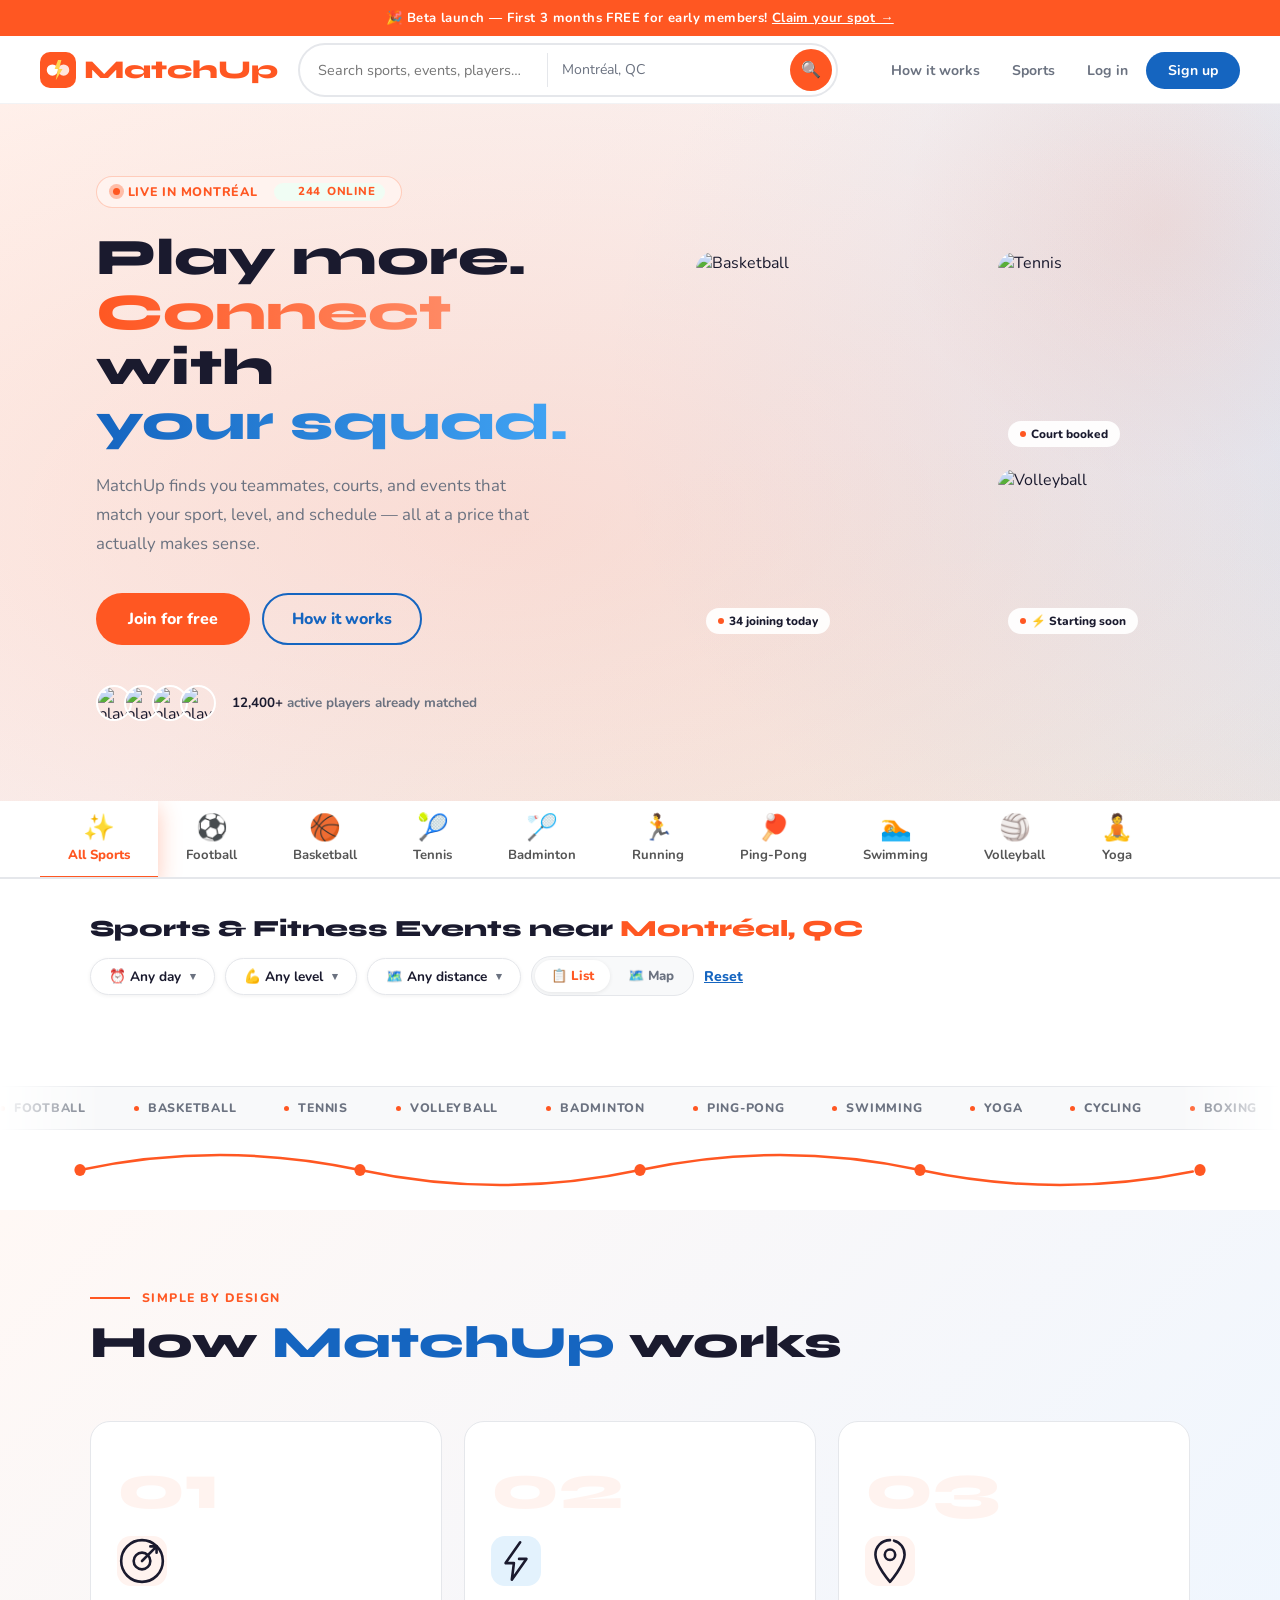
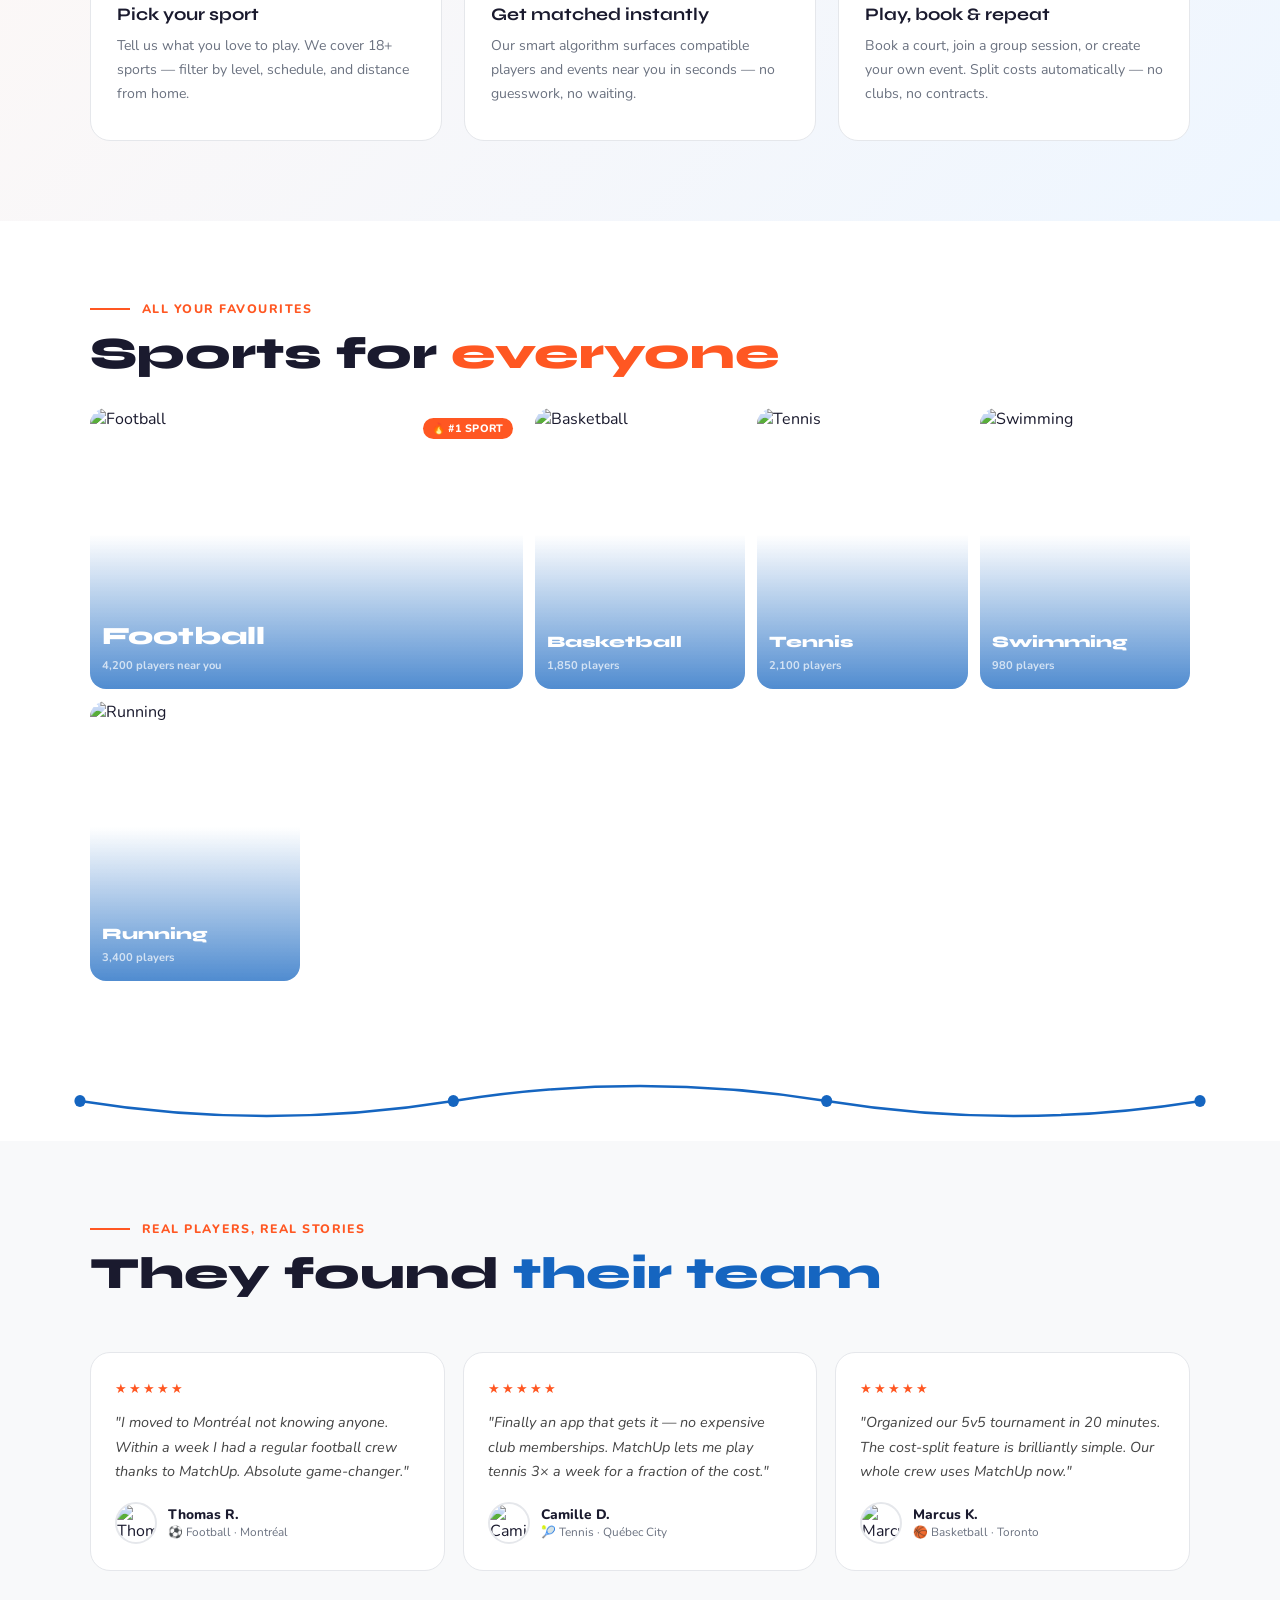
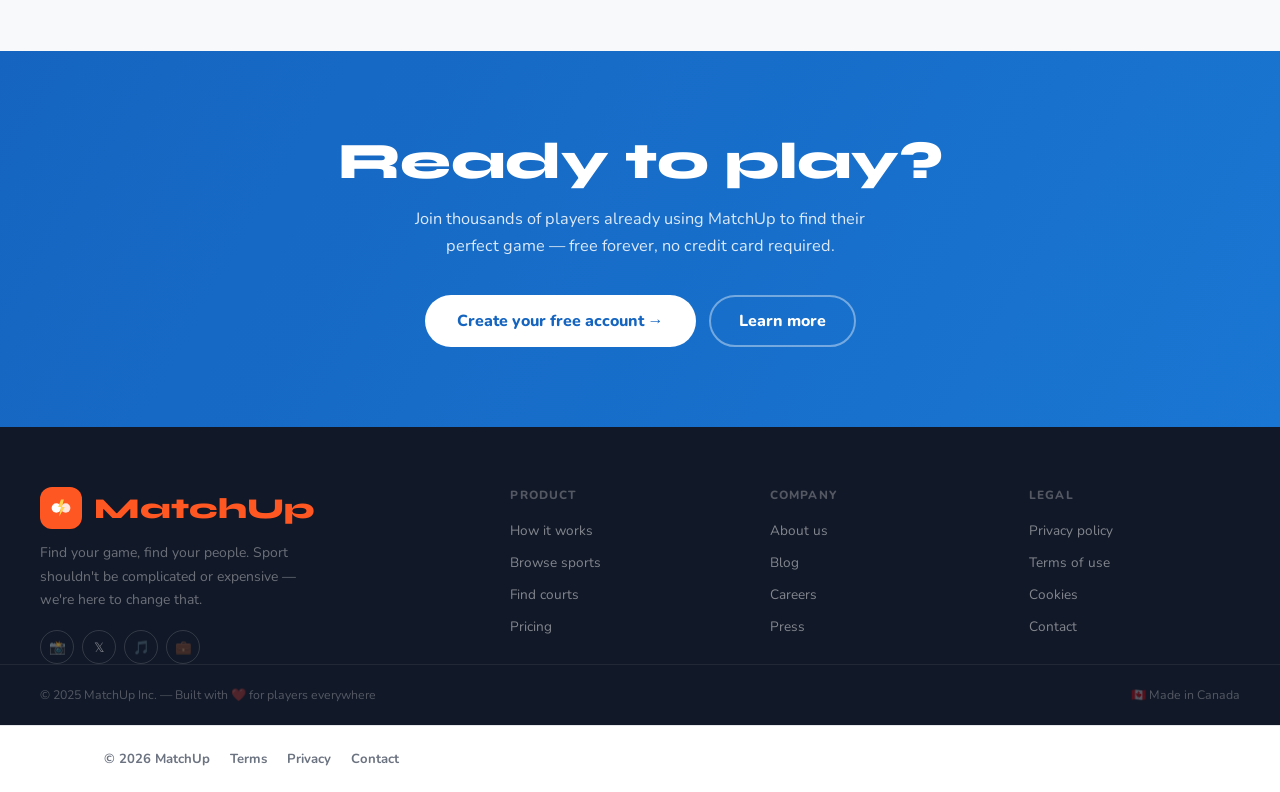
==== commit 0258add7: "Refactor search bar and implement navigation search Updated search bar functionality and added event" ====
--- a/index.html
+++ b/index.html
@@ -1107,11 +1107,11 @@
 
 <nav>
   <a class="nav-logo" href="#"><span class="logo-icon"><svg class="logo-svg" viewBox="0 0 32 32" xmlns="http://www.w3.org/2000/svg"><circle class="logo-ball-1" cx="11" cy="16" r="5" fill="#fff"/><circle class="logo-ball-2" cx="21" cy="16" r="5" fill="#fff" opacity=".85"/><path class="logo-bolt" d="M16 7 L13 15 L16 15 L14 25 L20 15 L17 15 L19 7 Z" fill="#FFD54F"/></svg></span>MatchUp</a>
-  <div class="search-bar">
-    <input type="text" placeholder="Search sports, events, players…" />
+  <div class="search-bar" id="navSearchBar">
+    <input type="text" id="navSearchInput" placeholder="Search sports, events, players…" onkeydown="if(event.key==='Enter')doNavSearch()" />
     <div class="sb-div"></div>
     <input class="loc" type="text" value="Montréal, QC" />
-    <button class="search-btn">🔍</button>
+    <button class="search-btn" onclick="doNavSearch()">🔍</button>
   </div>
   <ul class="nav-links">
     <li><a href="#how">How it works</a></li>
@@ -1775,6 +1775,31 @@
       <li><span style="padding:8px 14px;font-size:.88rem;font-weight:800;color:var(--text)">👋 ${fname}</span></li>
       <li><a class="btn-su" href="#" onclick="logOut();return false;">Log out</a></li>`;
   }
+  // Hide search bar when logged in (dashboard/browse have their own search/filters)
+  const sb = document.getElementById('navSearchBar');
+  if (sb) sb.style.display = 'none';
+}
+
+/* ── NAV SEARCH (visitors only) ── */
+function doNavSearch() {
+  const q = (document.getElementById('navSearchInput')?.value || '').trim();
+  // Scroll to the events section
+  const target = document.getElementById('events') || document.getElementById('sports');
+  if (target) target.scrollIntoView({ behavior: 'smooth', block: 'start' });
+  // If a sport filter exists in the browse section, try to apply the query
+  if (q) {
+    setTimeout(() => {
+      const sportFilter = document.getElementById('filterSport');
+      if (sportFilter) {
+        const lower = q.toLowerCase();
+        const match = Array.from(sportFilter.options).find(o => o.value.toLowerCase().includes(lower) || o.text.toLowerCase().includes(lower));
+        if (match) {
+          sportFilter.value = match.value;
+          if (typeof applyFilters === 'function') applyFilters();
+        }
+      }
+    }, 400);
+  }
 }
   
 function logOut() {
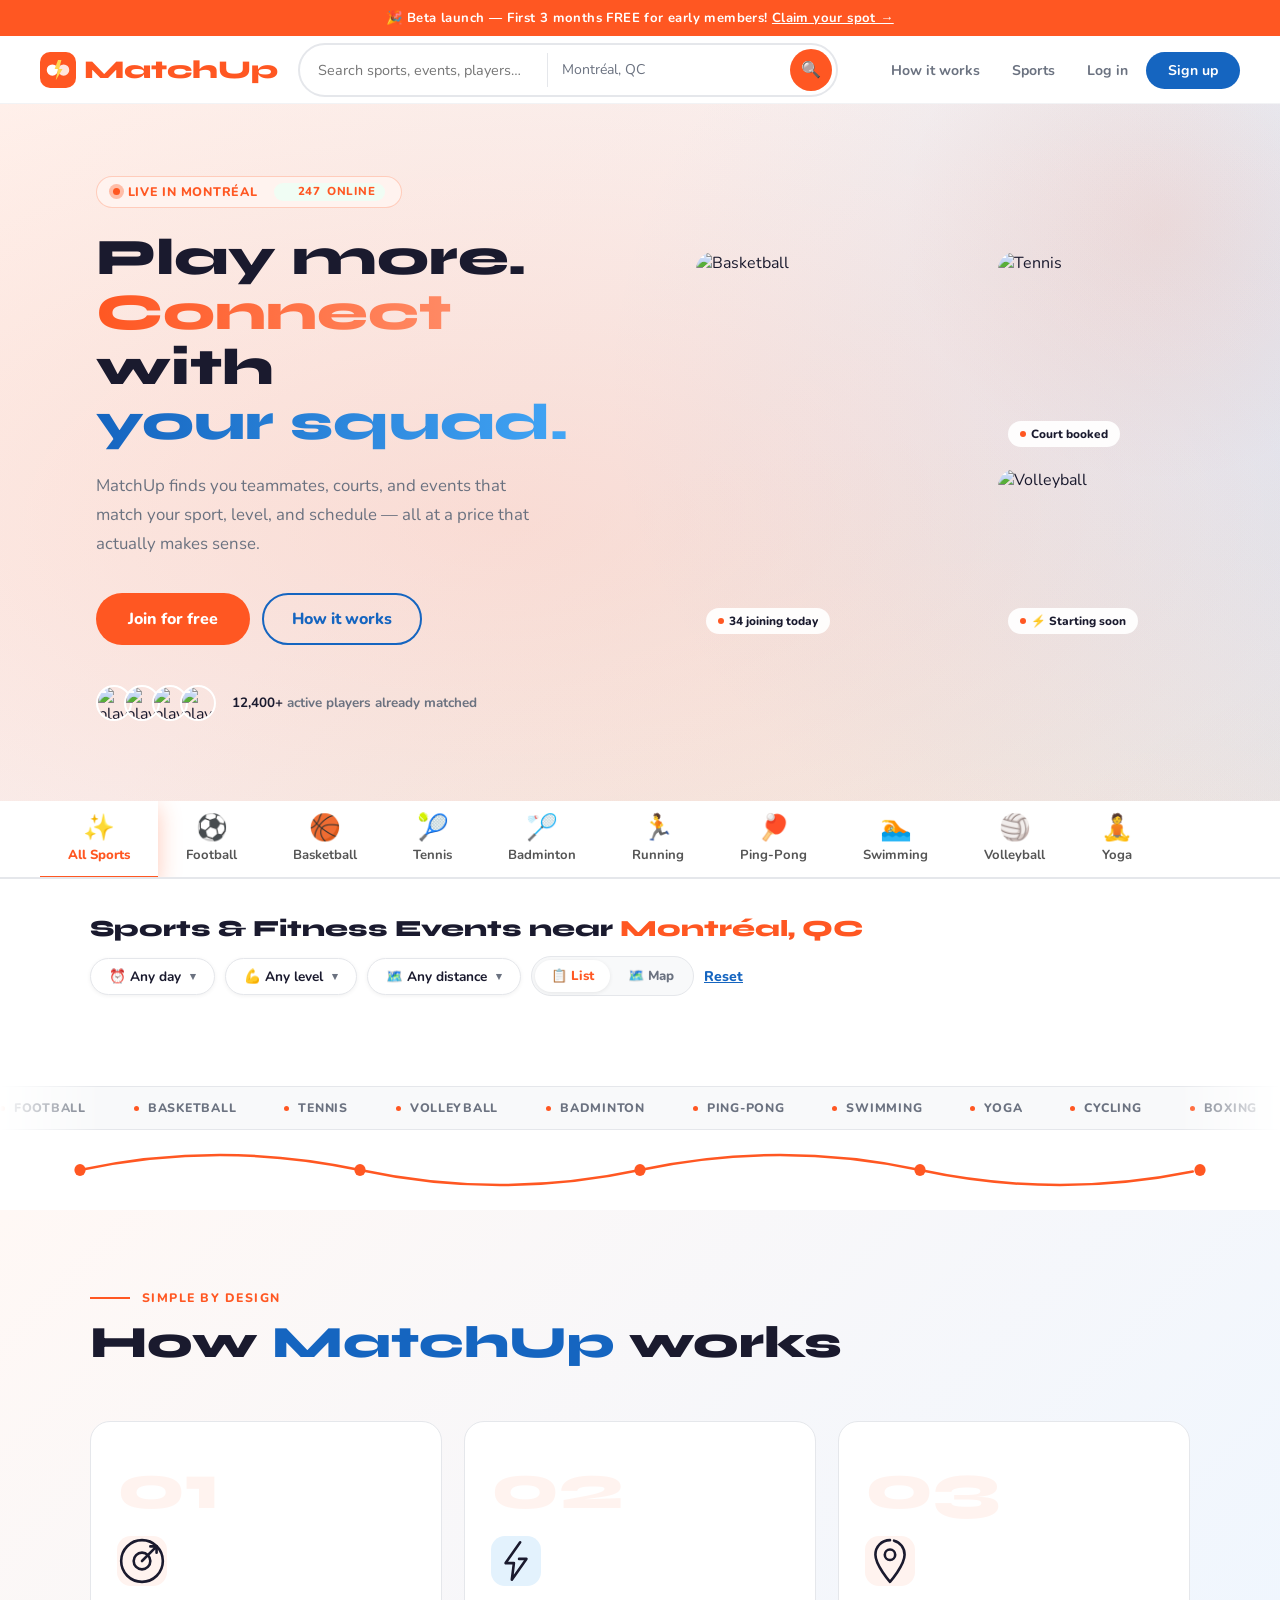
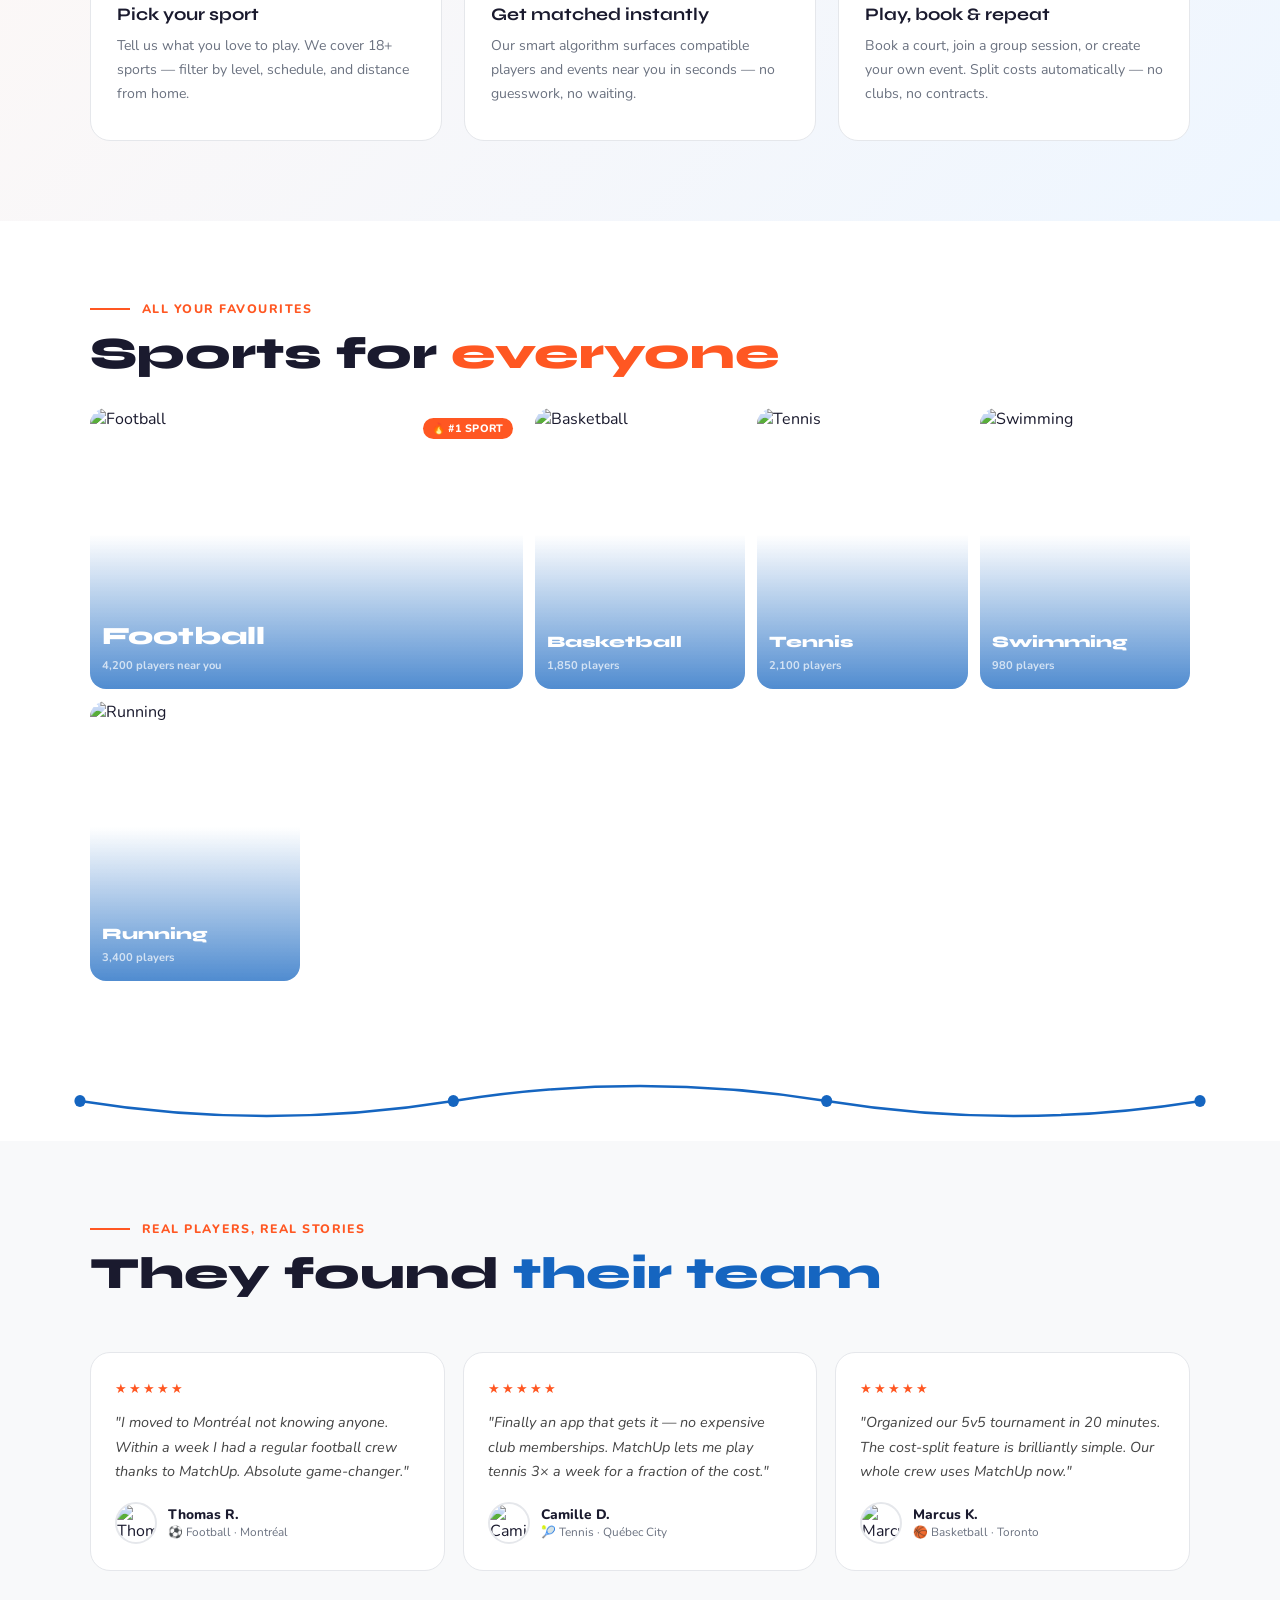
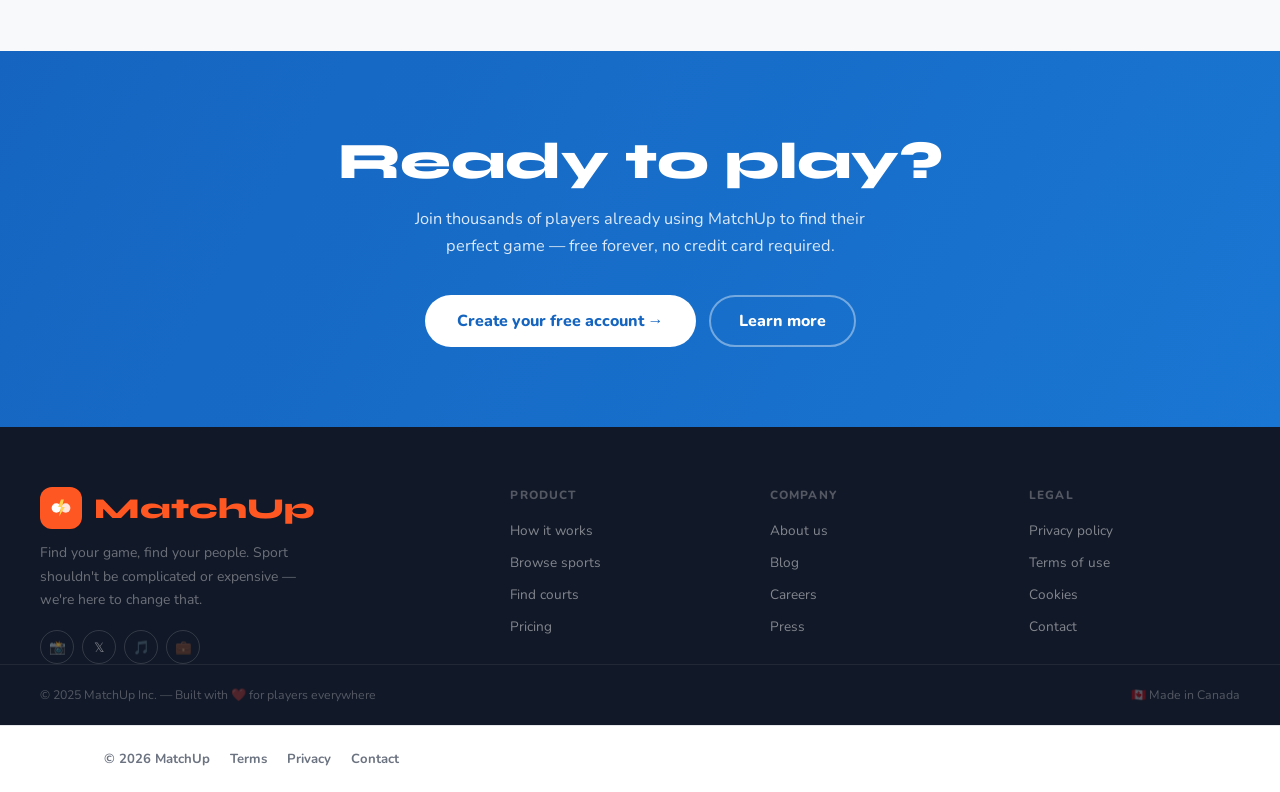
==== commit a798cfae: "Implement Google Sign-In waiver modal Added a Google Sign-In waiver modal to inform users about risk" ====
--- a/index.html
+++ b/index.html
@@ -1724,6 +1724,9 @@
 /* ── GOOGLE SIGN-IN ── */
 async function googleSignIn() {
   clearAlert();
+  // Waiver gate — Google flow doesn't show the email-signup checkbox
+  const waiverOK = await showGoogleWaiverModal();
+  if (!waiverOK) return;
   try {
     const result = await window._fbGoogle();
     const user   = result.user;
@@ -1746,7 +1749,9 @@
         phone: '',
         bio: '',
         level: '',
-        photoURL: user.photoURL || ''
+        photoURL: user.photoURL || '',
+        waiverAccepted: true,
+        waiverAcceptedAt: new Date().toISOString()
       });
     }
 
@@ -1861,11 +1866,37 @@
     // Filter out past events (yesterday and before)
     const today = new Date();
     today.setHours(0, 0, 0, 0);
-    const futureEvents = events.filter(ev => {
+    let futureEvents = events.filter(ev => {
       if (!ev.date) return false;
       const eventDate = new Date(ev.date + 'T23:59:59');
       return eventDate >= today;
     });
+
+    // Filter out events from blocked organizers (only if user is logged in)
+    const authUser = window._auth?.currentUser;
+    if (authUser) {
+      try {
+        const blocksRef = collection(window._db, 'blocks');
+        const blocksQ = query(blocksRef, where('blocker_id', '==', authUser.uid));
+        const blocksSnap = await getDocs(blocksQ);
+        const blockedEmails = new Set();
+        blocksSnap.forEach(d => {
+          const data = d.data();
+          if (data.blocked_organizer_email) {
+            blockedEmails.add(data.blocked_organizer_email.toLowerCase());
+          }
+        });
+        if (blockedEmails.size > 0) {
+          futureEvents = futureEvents.filter(ev => {
+            const orgEmail = (ev.organizerEmail || '').toLowerCase();
+            return !blockedEmails.has(orgEmail);
+          });
+        }
+      } catch (blockErr) {
+        console.warn('[blocks] could not load block list:', blockErr);
+        // continue without block filtering rather than fail the whole page
+      }
+    }
 
     futureEvents.sort((a, b) => new Date(a.date) - new Date(b.date));
     _allEvents = futureEvents;
@@ -2360,5 +2391,62 @@
     <a href="mailto:support@matchup.app" style="color:#6B7280; text-decoration:none;">Contact</a>
   </div>
 </footer>
+<!-- ============ Google Sign-In Waiver Modal ============ -->
+<div id="googleWaiverModal" style="display:none; position:fixed; inset:0; z-index:10000; background:rgba(0,0,0,.55); align-items:center; justify-content:center; padding:20px;">
+  <div style="background:#fff; border-radius:16px; max-width:480px; width:100%; padding:28px; font-family:'Nunito',sans-serif; max-height:90vh; overflow-y:auto;">
+    <h2 style="font-family:'Syne',sans-serif; font-weight:800; font-size:1.4rem; margin-bottom:12px; color:#1A1A2E;">
+      ⚠️ Before you continue
+    </h2>
+    <p style="color:#374151; font-size:.95rem; line-height:1.6; margin-bottom:14px;">
+      Sports involve real risk of injury. By creating a MatchUp account you confirm that you have read and agree to our <a href="terms.html" target="_blank" style="color:#FF5722; font-weight:700;">Terms of Service</a> (including the liability waiver in Section 6) and <a href="privacy.html" target="_blank" style="color:#FF5722; font-weight:700;">Privacy Policy</a>.
+    </p>
+    <label style="display:flex; align-items:flex-start; gap:10px; padding:14px; background:#FFF3EF; border-radius:10px; cursor:pointer; font-size:.92rem; color:#1A1A2E; margin-bottom:16px;">
+      <input type="checkbox" id="googleWaiverCheck" style="margin-top:3px; width:18px; height:18px; cursor:pointer; flex-shrink:0; accent-color:#FF5722;">
+      <span>I have read and accept the Terms of Service and Privacy Policy. I voluntarily assume all risks of participating in sports events organized through this platform.</span>
+    </label>
+    <div style="display:flex; gap:10px; justify-content:flex-end;">
+      <button id="googleWaiverCancel" style="padding:11px 22px; border-radius:100px; border:1px solid #E5E7EB; background:#F6F6F6; color:#1A1A2E; font-weight:800; cursor:pointer; font-family:'Nunito',sans-serif; font-size:.9rem;">Cancel</button>
+      <button id="googleWaiverAccept" disabled style="padding:11px 22px; border-radius:100px; border:none; background:#FF5722; color:#fff; font-weight:800; cursor:pointer; font-family:'Nunito',sans-serif; font-size:.9rem; opacity:.5;">Continue with Google</button>
+    </div>
+  </div>
+</div>
+
+<script>
+function showGoogleWaiverModal() {
+  return new Promise((resolve) => {
+    const modal  = document.getElementById('googleWaiverModal');
+    const check  = document.getElementById('googleWaiverCheck');
+    const accept = document.getElementById('googleWaiverAccept');
+    const cancel = document.getElementById('googleWaiverCancel');
+    if (!modal) { resolve(true); return; }
+
+    check.checked = false;
+    accept.disabled = true;
+    accept.style.opacity = '.5';
+    modal.style.display = 'flex';
+
+    const onCheck  = () => {
+      accept.disabled = !check.checked;
+      accept.style.opacity = check.checked ? '1' : '.5';
+    };
+    const cleanup = () => {
+      check.removeEventListener('change', onCheck);
+      accept.removeEventListener('click', onAccept);
+      cancel.removeEventListener('click', onCancel);
+      modal.style.display = 'none';
+    };
+    const onAccept = () => {
+      if (!check.checked) return;
+      cleanup();
+      resolve(true);
+    };
+    const onCancel = () => { cleanup(); resolve(false); };
+
+    check.addEventListener('change', onCheck);
+    accept.addEventListener('click', onAccept);
+    cancel.addEventListener('click', onCancel);
+  });
+}
+</script>
 </body>
 </html>
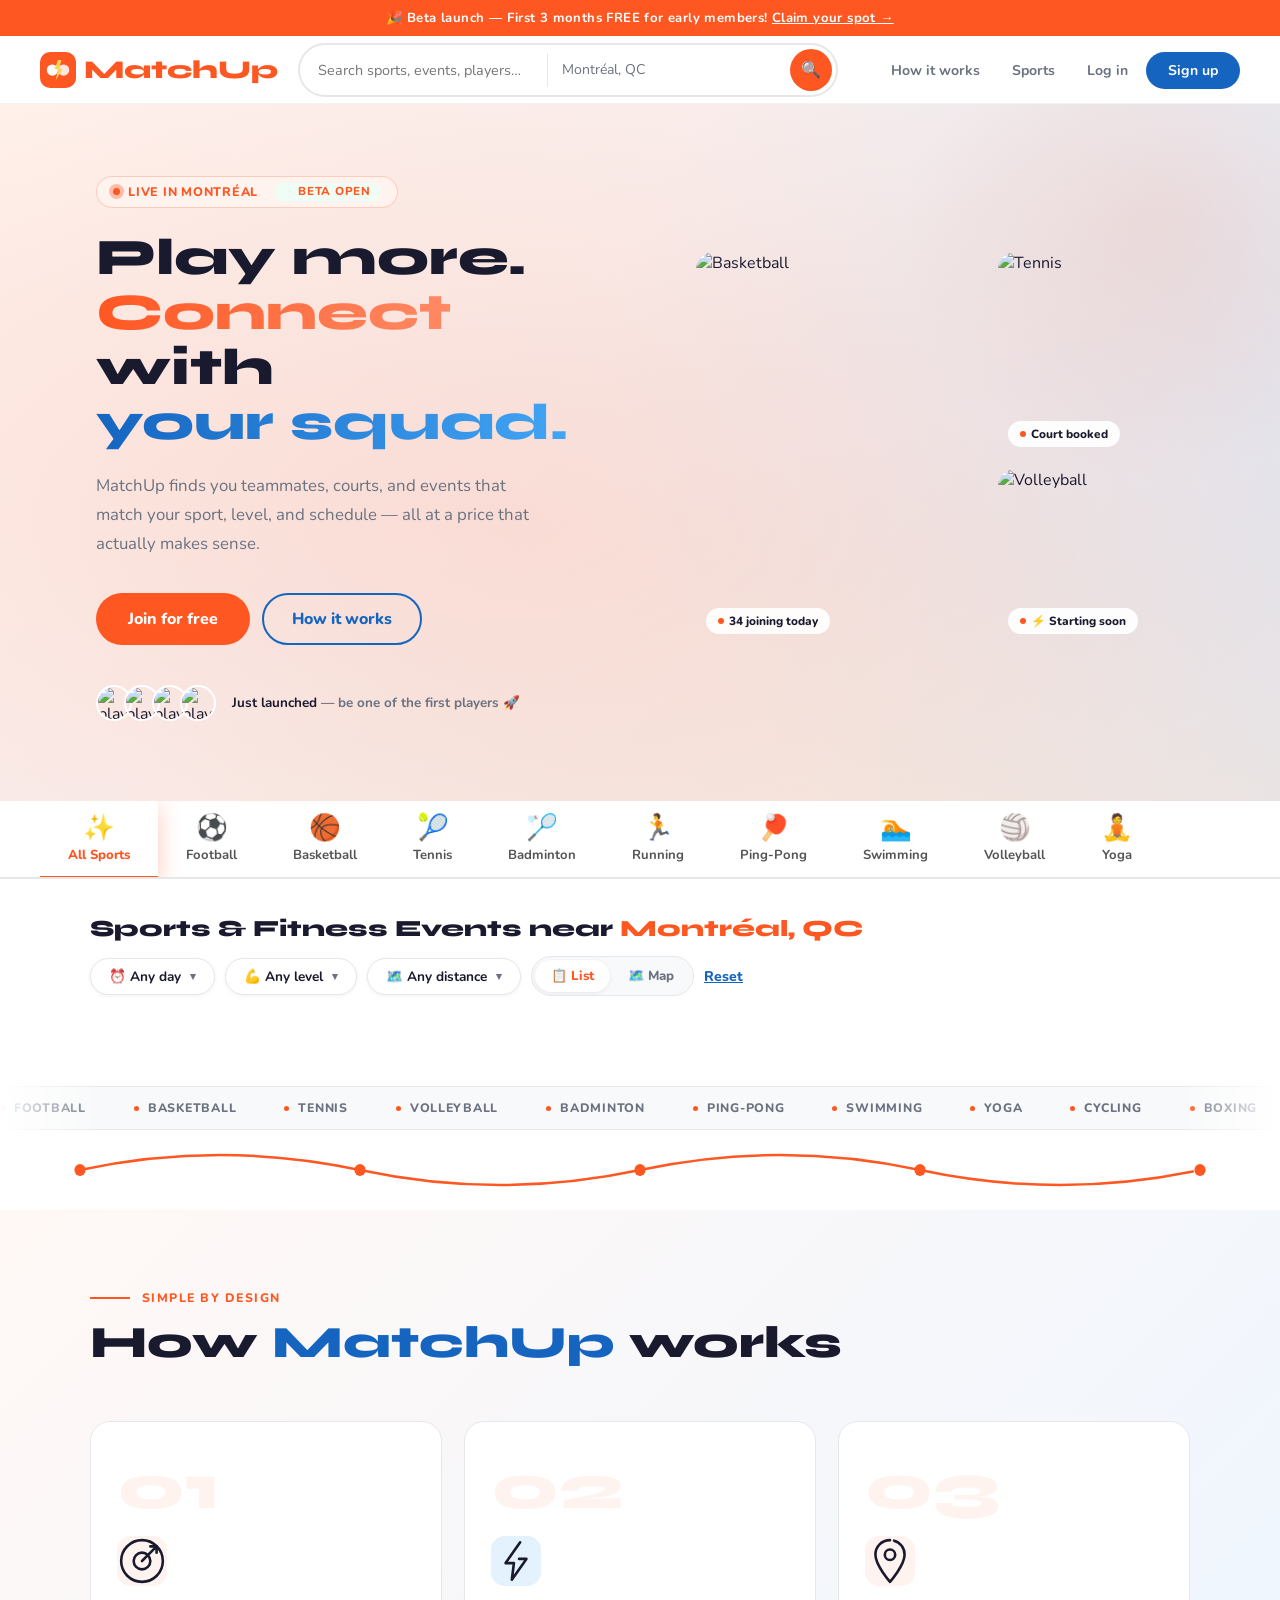
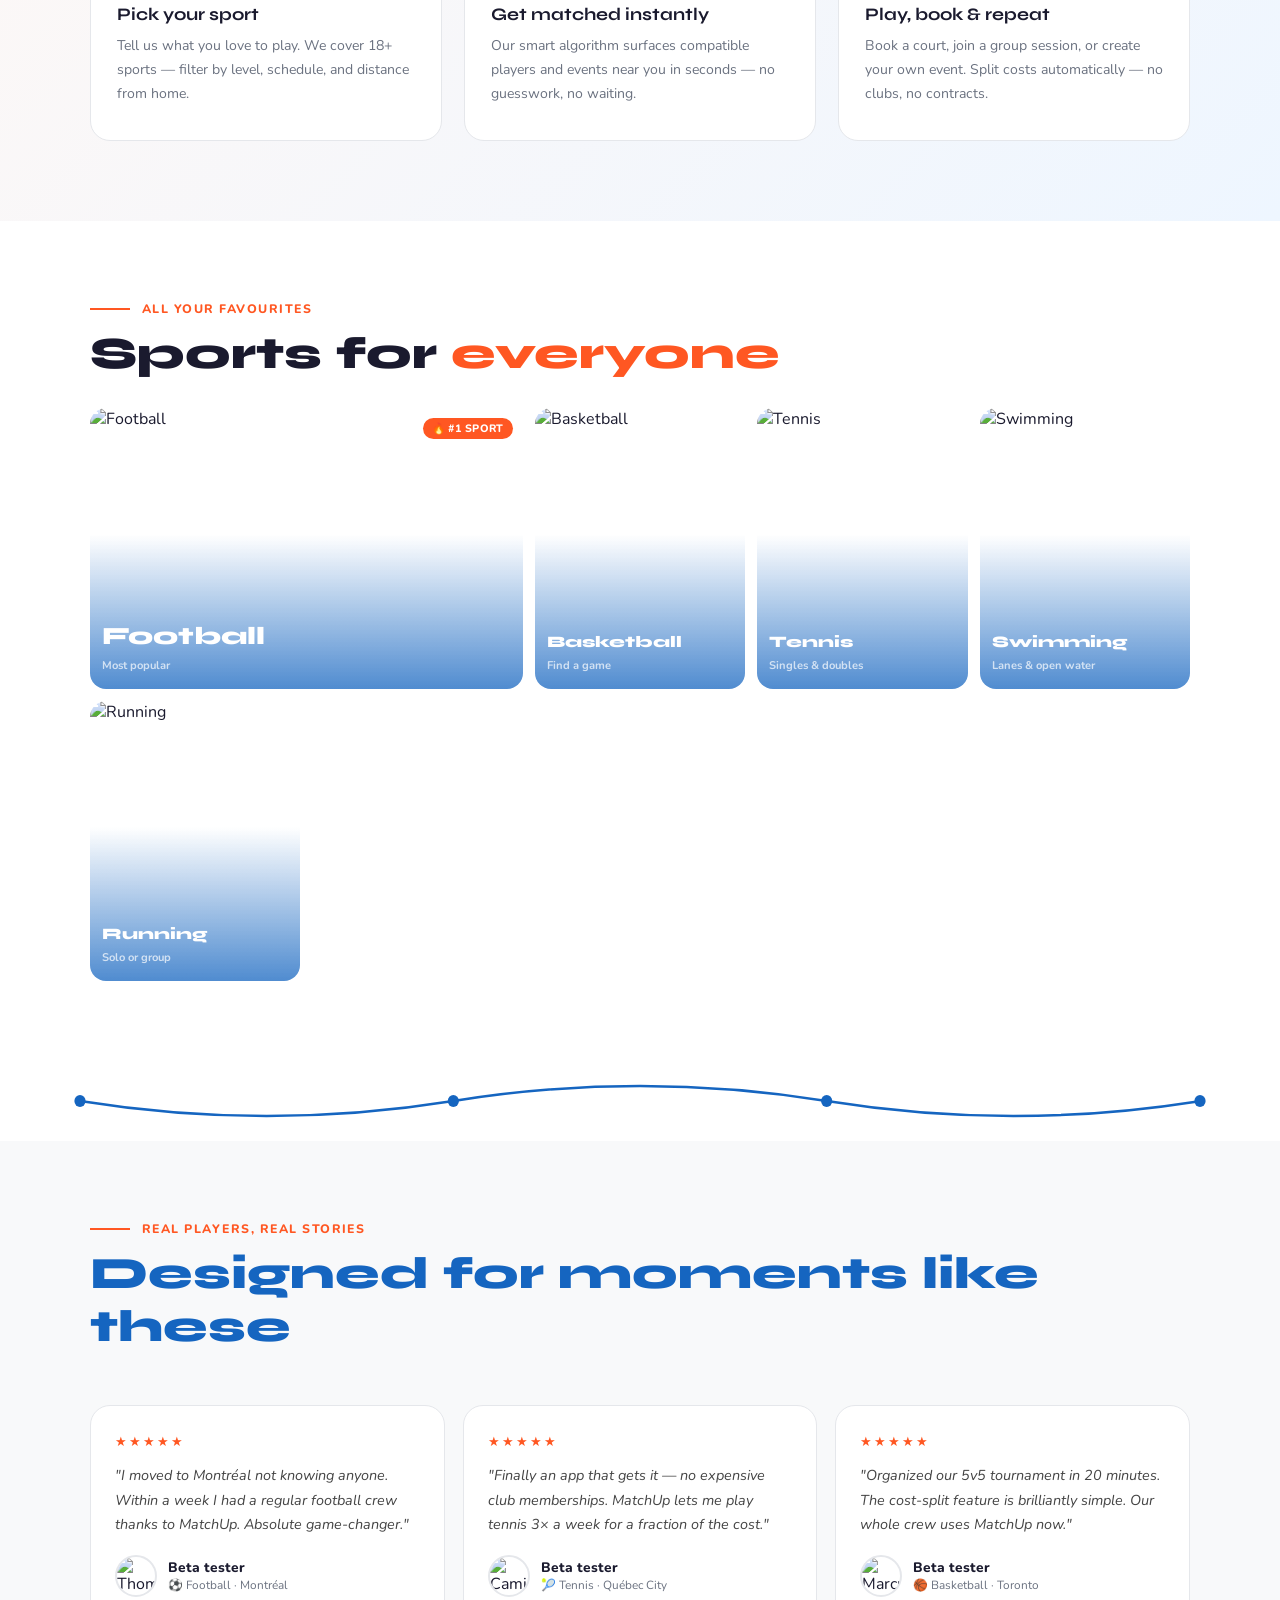
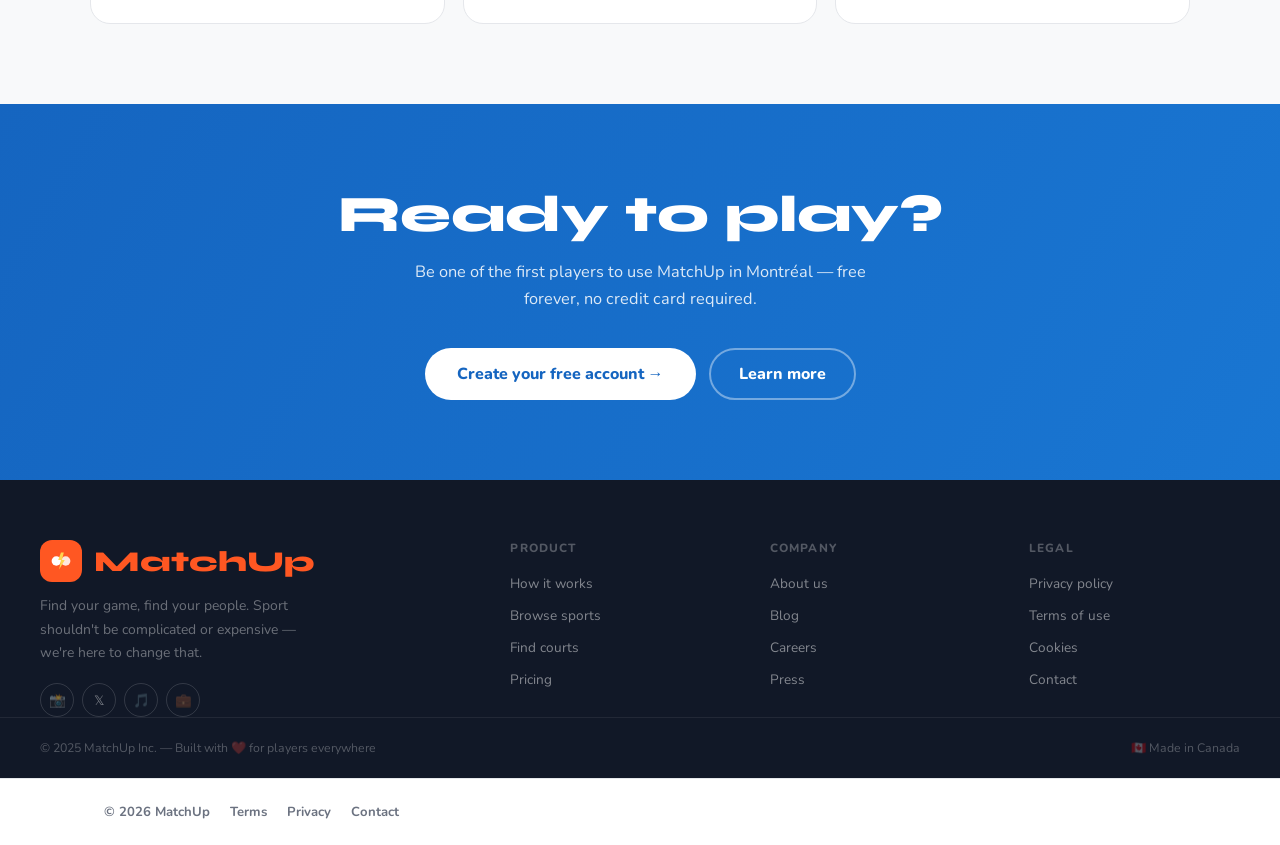
==== commit ace14968: "Update hero section and testimonials for launch" ====
--- a/index.html
+++ b/index.html
@@ -975,8 +975,12 @@
       .main-wrap, #sports, .how-inner, .testi-inner { padding-left: 20px; padding-right: 20px; }
       .cat-strip, #how, #testimonials { padding-left: 20px; padding-right: 20px; }
     }
-   @media (max-width: 900px) {
+   @media (max-width: 700px) {
       .search-bar { display: none !important; }
+    }
+   @media (min-width: 701px) and (max-width: 900px) {
+      .search-bar .loc, .search-bar .sb-div { display: none; }
+      .search-bar { max-width: 320px; }
     }
     @media (max-width: 600px) {
       .events-grid, .steps { grid-template-columns: 1fr; }
@@ -1103,8 +1107,7 @@
 </div>
 
 <!-- PAGE -->
-<div class="topbar">🎉 Beta launch — First 3 months FREE for early members! <a onclick="openModal()">Claim your spot →</a></div>
-
+<div class="topbar" id="topbar">🎉 Beta launch — First 3 months FREE for early members! <a onclick="smartCTA()">Claim your spot →</a></div>
 <nav>
   <a class="nav-logo" href="#"><span class="logo-icon"><svg class="logo-svg" viewBox="0 0 32 32" xmlns="http://www.w3.org/2000/svg"><circle class="logo-ball-1" cx="11" cy="16" r="5" fill="#fff"/><circle class="logo-ball-2" cx="21" cy="16" r="5" fill="#fff" opacity=".85"/><path class="logo-bolt" d="M16 7 L13 15 L16 15 L14 25 L20 15 L17 15 L19 7 Z" fill="#FFD54F"/></svg></span>MatchUp</a>
   <div class="search-bar" id="navSearchBar">
@@ -1143,12 +1146,12 @@
     <div class="hero-badge" style="white-space:nowrap; overflow:hidden; max-width:100%;">
       <span class="live-dot"></span>
       Live in Montréal
-      <span class="live-count"><span class="lc-dot"></span><span class="live-count-num" id="liveCountNum">247</span> online</span>
+      <span class="live-count"><span class="lc-dot"></span>Beta open</span>
     </div>
    <h1 class="hero-h1">Play more.<br><span class="oc">Connect</span> with<br><span class="bc">your squad.</span></h1>
     <p class="hero-sub">MatchUp finds you teammates, courts, and events that match your sport, level, and schedule — all at a price that actually makes sense.</p>
     <div class="hero-actions">
-      <button class="btn-orange" onclick="openModal()">Join for free</button>
+      <button class="btn-orange" id="heroCTA" onclick="smartCTA()">Join for free</button>
       <a class="btn-ob" href="#how">How it works</a>
     </div>
     <div class="hero-trust">
@@ -1158,7 +1161,7 @@
         <img src="https://images.unsplash.com/photo-1472099645785-5658abf4ff4e?w=72&h=72&fit=crop&crop=face&auto=format" alt="player" />
         <img src="https://images.unsplash.com/photo-1438761681033-6461ffad8d80?w=72&h=72&fit=crop&crop=face&auto=format" alt="player" />
       </div>
-      <span class="trust-txt"><strong>12,400+</strong> active players already matched</span>
+      <span class="trust-txt"><strong>Just launched</strong> — be one of the first players 🚀</span>
     </div>
   </div>
   <div class="hero-visual">
@@ -1348,28 +1351,28 @@
     <div class="sc feat reveal-scale delay-2">
       <img src="https://images.unsplash.com/photo-1431324155629-1a6deb1dec8d?w=900&h=600&fit=crop&auto=format" alt="Football" loading="lazy" />
       <div class="sco"></div>
-      <div class="sci"><span class="scn">Football</span><span class="scc">4,200 players near you</span></div>
+      <div class="sci"><span class="scn">Football</span><span class="scc">Most popular</span></div>
       <span class="shot">🔥 #1 sport</span>
     </div>
     <div class="sc reveal-scale delay-3">
       <img src="https://images.unsplash.com/photo-1546519638-68e109498ffc?w=400&h=600&fit=crop&auto=format" alt="Basketball" loading="lazy" />
       <div class="sco"></div>
-      <div class="sci"><span class="scn">Basketball</span><span class="scc">1,850 players</span></div>
+      <div class="sci"><span class="scn">Basketball</span><span class="scc">Find a game</span></div>
     </div>
     <div class="sc reveal-scale delay-3">
       <img src="https://images.unsplash.com/photo-1554068865-24cecd4e34b8?w=400&h=600&fit=crop&auto=format" alt="Tennis" loading="lazy" />
       <div class="sco"></div>
-      <div class="sci"><span class="scn">Tennis</span><span class="scc">2,100 players</span></div>
+      <div class="sci"><span class="scn">Tennis</span><span class="scc">Singles & doubles</span></div>
     </div>
     <div class="sc reveal-scale delay-4">
       <img src="https://images.unsplash.com/photo-1530549387789-4c1017266635?w=400&h=600&fit=crop&auto=format" alt="Swimming" loading="lazy" />
       <div class="sco"></div>
-      <div class="sci"><span class="scn">Swimming</span><span class="scc">980 players</span></div>
+      <div class="sci"><span class="scn">Swimming</span><span class="scc">Lanes & open water</span></div>
     </div>
     <div class="sc reveal-scale delay-4">
       <img src="https://images.unsplash.com/flagged/photo-1556746834-cbb4a38ee593?w=600&h=400&fit=crop&auto=format" alt="Running" loading="lazy" />
       <div class="sco"></div>
-      <div class="sci"><span class="scn">Running</span><span class="scc">3,400 players</span></div>
+      <div class="sci"><span class="scn">Running</span><span class="scc">Solo or group</span></div>
     </div>
   </div>
 </section>
@@ -1389,14 +1392,14 @@
 <section id="testimonials">
   <div class="testi-inner">
     <p class="sec-eye reveal-up">Real players, real stories</p>
-    <h2 class="sec-title reveal-up delay-1">They found <span style="color:var(--blue)">their team</span></h2>
+    <h2 class="sec-title reveal-up delay-1"><span style="color:var(--blue)">Designed for moments like these</span></h2>
     <div class="tgrid">
       <div class="tc reveal-up delay-2">
         <div class="stars">★★★★★</div>
         <blockquote>"I moved to Montréal not knowing anyone. Within a week I had a regular football crew thanks to MatchUp. Absolute game-changer."</blockquote>
         <div class="author">
           <div class="av"><img src="https://images.unsplash.com/photo-1507003211169-0a1dd7228f2d?w=84&h=84&fit=crop&crop=face&auto=format" alt="Thomas" /></div>
-          <div><div class="aname">Thomas R.</div><div class="asport">⚽ Football · Montréal</div></div>
+          <div><div class="aname">Beta tester</div><div class="asport">⚽ Football · Montréal</div></div>
         </div>
       </div>
       <div class="tc reveal-up delay-3">
@@ -1404,7 +1407,7 @@
         <blockquote>"Finally an app that gets it — no expensive club memberships. MatchUp lets me play tennis 3× a week for a fraction of the cost."</blockquote>
         <div class="author">
           <div class="av"><img src="https://images.unsplash.com/photo-1531746020798-e6953c6e8e04?w=84&h=84&fit=crop&crop=face&auto=format" alt="Camille" /></div>
-          <div><div class="aname">Camille D.</div><div class="asport">🎾 Tennis · Québec City</div></div>
+          <div><div class="aname">Beta tester</div><div class="asport">🎾 Tennis · Québec City</div></div>
         </div>
       </div>
       <div class="tc reveal-up delay-4">
@@ -1412,7 +1415,7 @@
         <blockquote>"Organized our 5v5 tournament in 20 minutes. The cost-split feature is brilliantly simple. Our whole crew uses MatchUp now."</blockquote>
         <div class="author">
           <div class="av"><img src="https://images.unsplash.com/photo-1472099645785-5658abf4ff4e?w=84&h=84&fit=crop&crop=face&auto=format" alt="Marcus" /></div>
-          <div><div class="aname">Marcus K.</div><div class="asport">🏀 Basketball · Toronto</div></div>
+          <div><div class="aname">Beta tester</div><div class="asport">🏀 Basketball · Toronto</div></div>
         </div>
       </div>
     </div>
@@ -1422,9 +1425,9 @@
 <!-- CTA -->
 <section id="cta">
   <h2 class="reveal-scale">Ready to play?</h2>
-  <p class="reveal-up delay-1">Join thousands of players already using MatchUp to find their perfect game — free forever, no credit card required.</p>
+  <p class="reveal-up delay-1">Be one of the first players to use MatchUp in Montréal — free forever, no credit card required.</p>
   <div class="cta-btns reveal-up delay-2">
-    <button class="btn-ws" onclick="openModal()">Create your free account →</button>
+    <button class="btn-ws" id="finalCTA" onclick="smartCTA()">Create your free account →</button>
     <a class="btn-gw" href="#how">Learn more</a>
   </div>
 </section>
@@ -1462,10 +1465,10 @@
   <div class="f-col">
     <h4>Legal</h4>
     <ul>
-      <li><a href="#">Privacy policy</a></li>
-      <li><a href="#">Terms of use</a></li>
-      <li><a href="#">Cookies</a></li>
-      <li><a href="#">Contact</a></li>
+      <li><a href="privacy.html">Privacy policy</a></li>
+      <li><a href="terms.html">Terms of use</a></li>
+      <li><a href="privacy.html#cookies">Cookies</a></li>
+      <li><a href="mailto:liuzhiheng1203@gmail.com">Contact</a></li>
     </ul>
   </div>
 </footer>
@@ -1489,6 +1492,16 @@
 
 <script>
 /* ── MODAL ── */
+// Smart CTA: if logged in, go to dashboard. Otherwise open signup.
+function smartCTA() {
+  const u = window._auth?.currentUser;
+  if (u) {
+    window.location.href = 'dashboard.html';
+  } else {
+    openModal();
+  }
+}
+
 function openModal() {
   const user = JSON.parse(localStorage.getItem('mu_current_user') || 'null');
   if (user && user.fname) {
@@ -1780,9 +1793,17 @@
       <li><span style="padding:8px 14px;font-size:.88rem;font-weight:800;color:var(--text)">👋 ${fname}</span></li>
       <li><a class="btn-su" href="#" onclick="logOut();return false;">Log out</a></li>`;
   }
-  // Hide search bar when logged in (dashboard/browse have their own search/filters)
-  const sb = document.getElementById('navSearchBar');
-  if (sb) sb.style.display = 'none';
+  // Update CTA buttons for logged-in state
+  const heroCTA = document.getElementById('heroCTA');
+  if (heroCTA) heroCTA.textContent = 'Go to dashboard →';
+  const finalCTA = document.getElementById('finalCTA');
+  if (finalCTA) finalCTA.textContent = 'Go to your dashboard →';
+  // Update topbar message
+  const topbar = document.getElementById('topbar');
+  if (topbar) topbar.innerHTML = `👋 Welcome back, ${fname}! <a onclick="smartCTA()">Go to your dashboard →</a>`;
+  // Hide mobile menu's Log in / Sign up button when logged in
+  const mobileAuth = document.querySelector('.mu-mobile-menu button');
+  if (mobileAuth) mobileAuth.style.display = 'none';
 }
 
 /* ── NAV SEARCH (visitors only) ── */
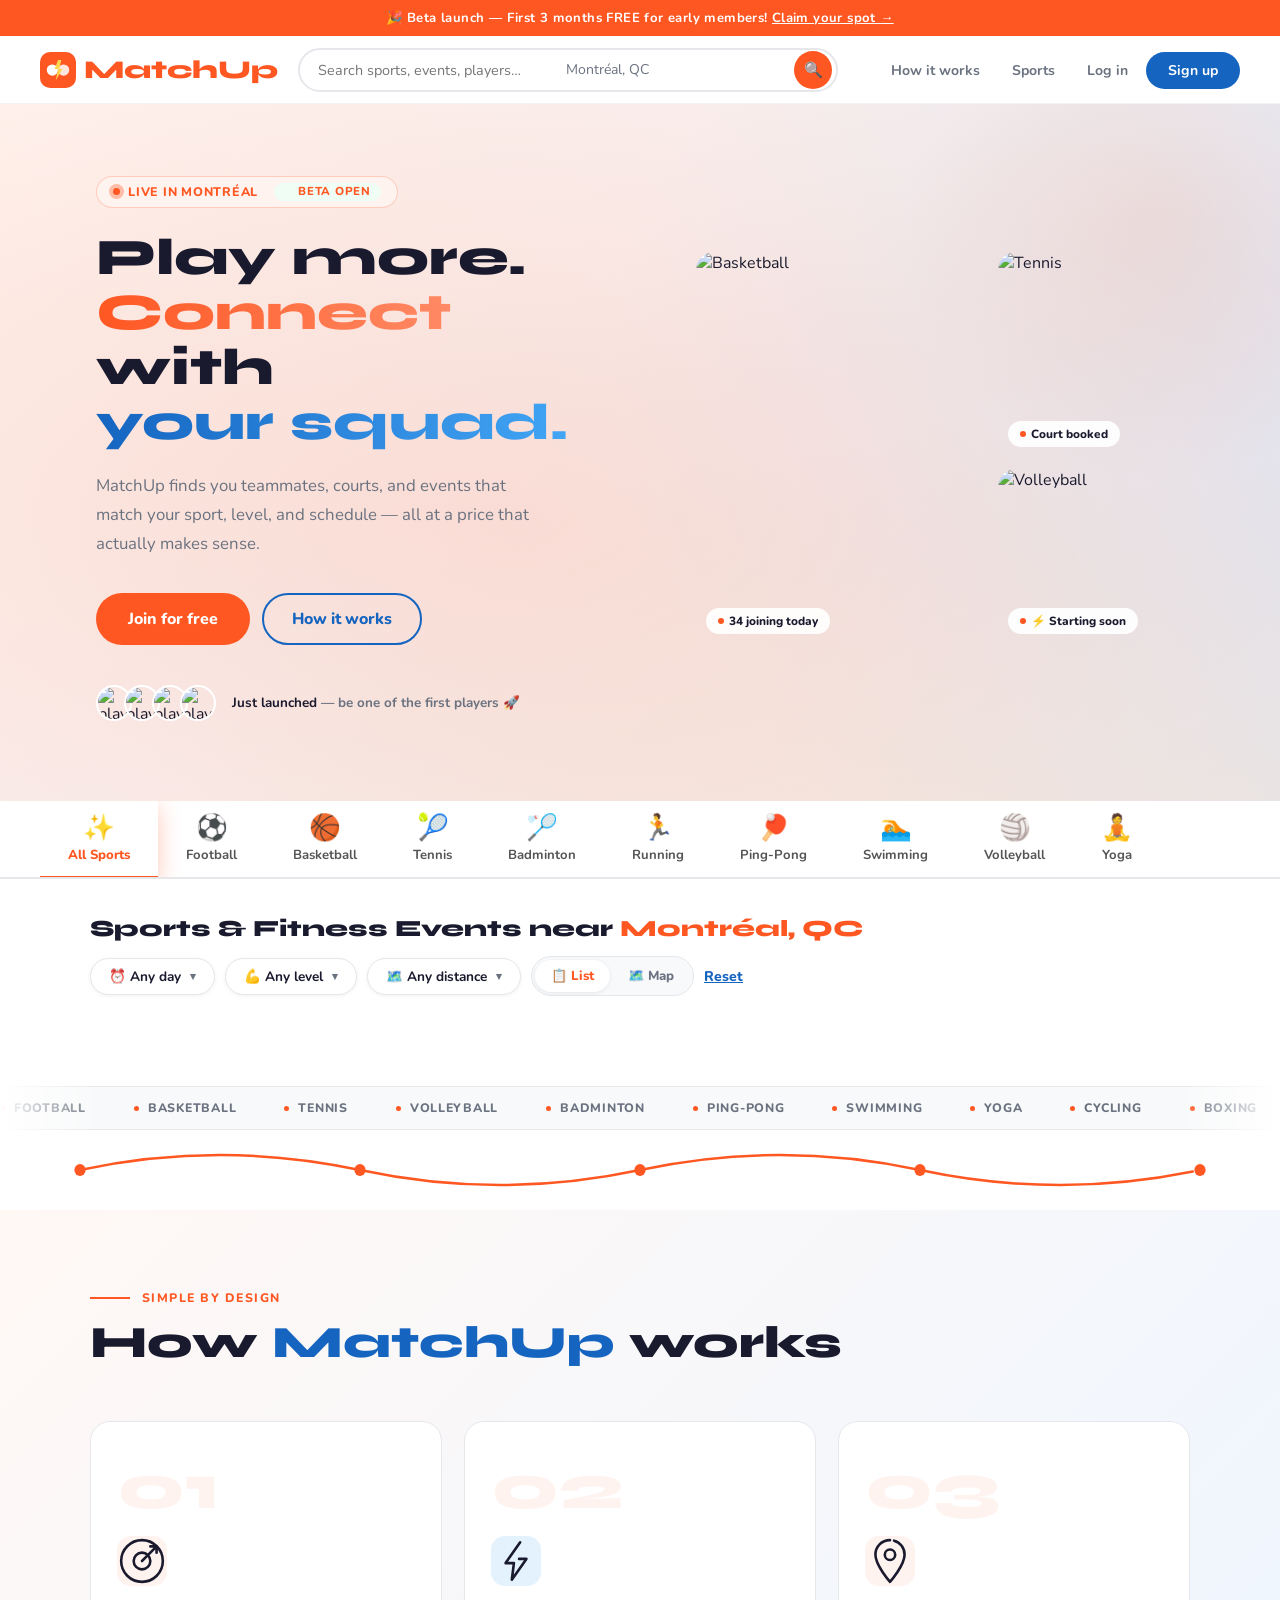
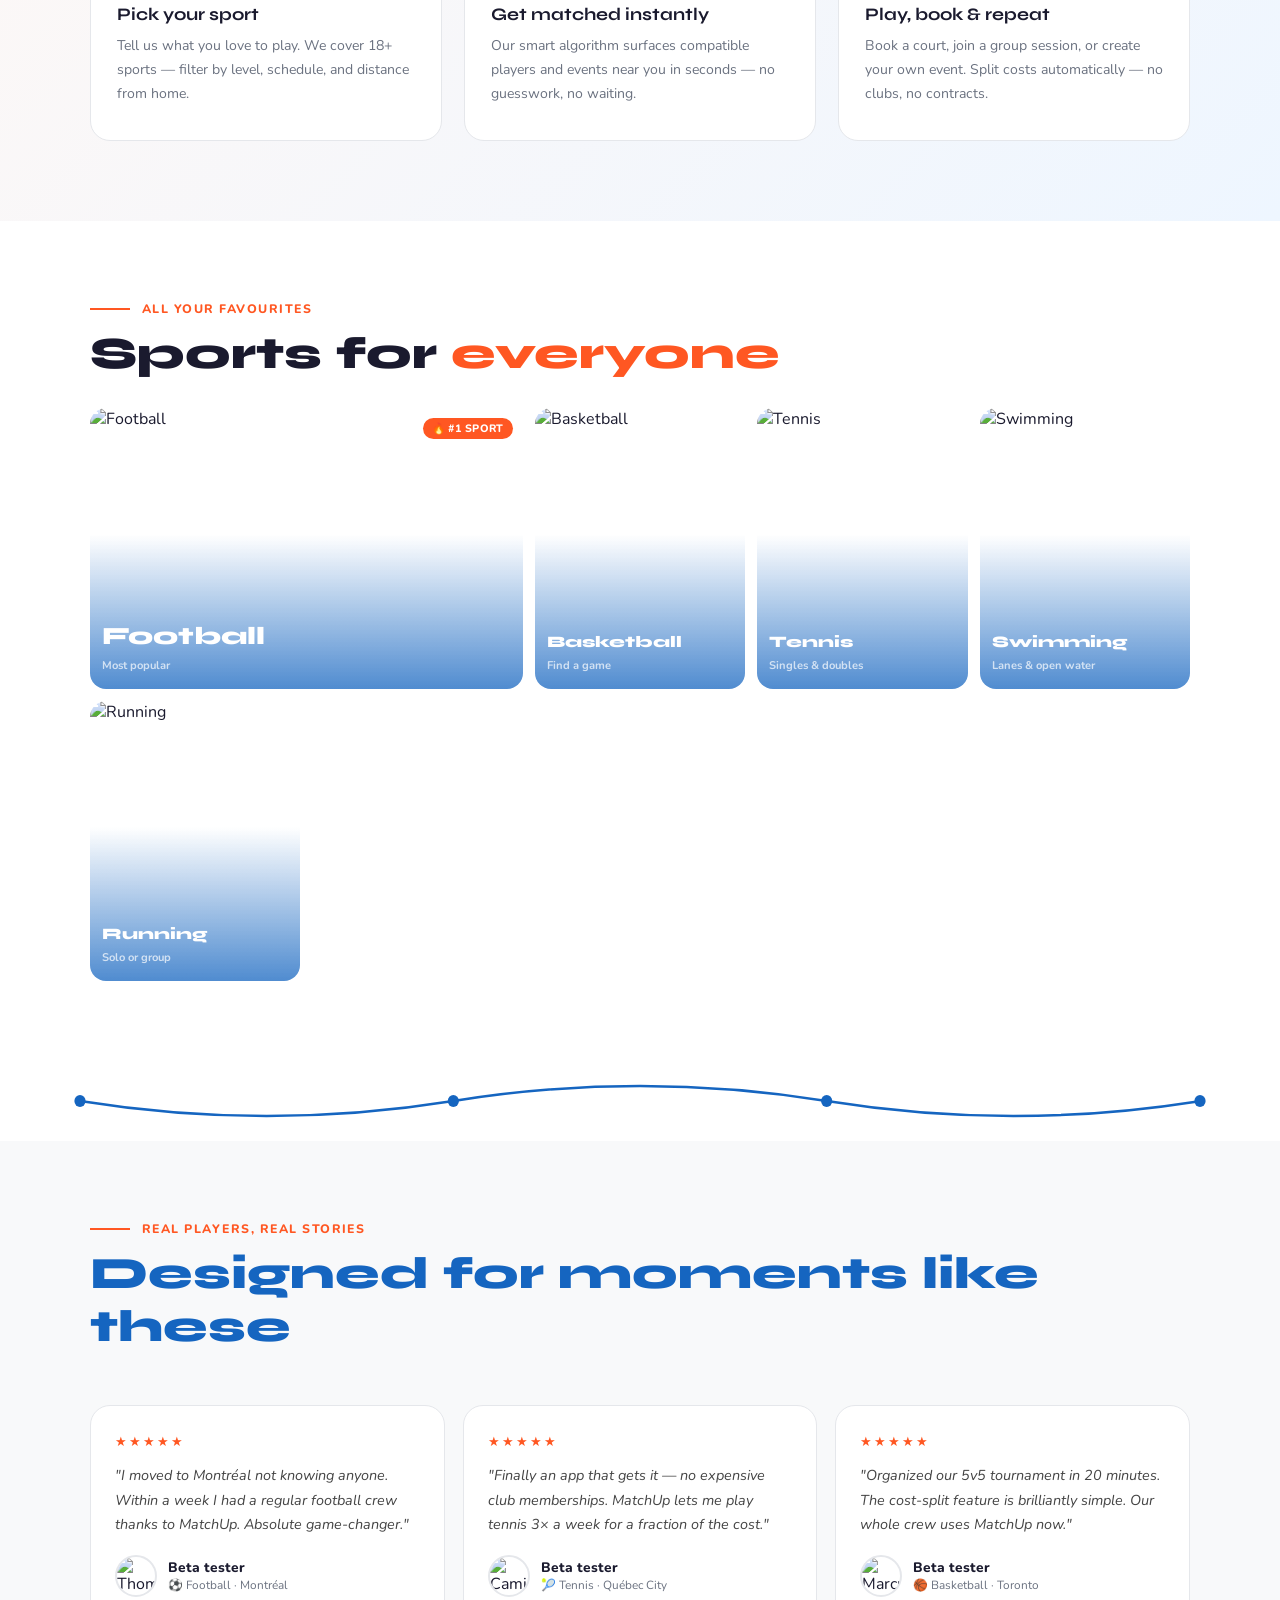
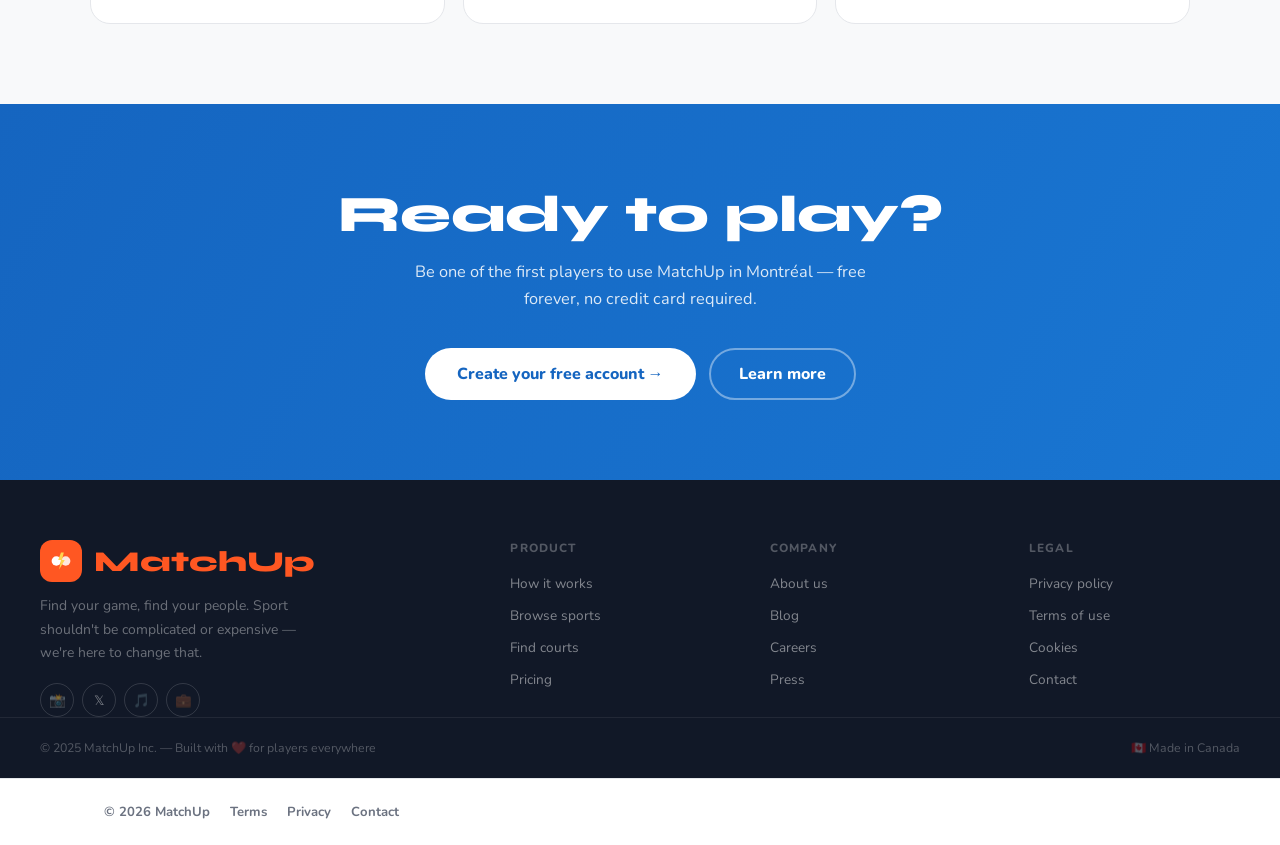
==== commit 97295aea: "Refine search bar and button styles Updated styles for search bar and button, including padding and " ====
--- a/index.html
+++ b/index.html
@@ -124,12 +124,12 @@
     }
     .nav-logo { font-family: 'Syne', sans-serif; font-weight: 800; font-size: 1.6rem; color: var(--orange); text-decoration: none; display: flex; align-items: center; gap: 8px; flex-shrink: 0; }
     .logo-icon { width: 36px; height: 36px; border-radius: 10px; background: var(--orange); display: flex; align-items: center; justify-content: center; font-size: 1.1rem; color: #fff; }
-    .search-bar { flex: 1; max-width: 540px; display: flex; border: 2px solid var(--border); border-radius: 100px; overflow: hidden; transition: border-color .2s, box-shadow .2s; }
+    .search-bar { flex: 1; max-width: 540px; display: flex; align-items: center; border: 2px solid var(--border); border-radius: 100px; padding: 0 4px 0 0; transition: border-color .2s, box-shadow .2s; background: #fff; }
     .search-bar:focus-within { border-color: var(--orange); box-shadow: 0 0 0 3px rgba(255,87,34,.12); }
     .search-bar input { flex: 1; padding: 10px 18px; font-family: 'Nunito', sans-serif; font-size: .9rem; border: none; outline: none; background: transparent; color: var(--text); }
     .sb-div { width: 1px; background: var(--border); margin: 8px 0; }
     .search-bar .loc { padding: 10px 14px; font-family: 'Nunito', sans-serif; font-size: .88rem; border: none; outline: none; background: transparent; color: var(--muted); min-width: 130px; }
-    .search-btn { width: 42px; height: 42px; margin: 4px; background: var(--orange); border: none; border-radius: 100px; cursor: pointer; display: flex; align-items: center; justify-content: center; font-size: 1rem; color: #fff; transition: background .2s, transform .15s; flex-shrink: 0; }
+    .search-btn { width: 38px; height: 38px; background: var(--orange); border: none; border-radius: 50%; cursor: pointer; display: flex; align-items: center; justify-content: center; font-size: .95rem; color: #fff; transition: background .2s, transform .15s; flex-shrink: 0; }
     .search-btn:hover { background: var(--orange-lt); transform: scale(1.05); }
     .nav-links { display: flex; align-items: center; gap: 4px; list-style: none; margin-left: auto; }
     .nav-links a { padding: 8px 14px; border-radius: 100px; font-size: .88rem; font-weight: 700; color: var(--muted); text-decoration: none; cursor: pointer; transition: background .15s, color .15s; }
@@ -161,7 +161,7 @@
     .trust-txt strong { color: var(--text); }
     .hero-visual { flex: 1; position: relative; z-index: 1; min-width: 0; }
     .hgrid { display: grid; grid-template-columns: 1.2fr 1fr; grid-template-rows: 205px 175px; gap: 12px; }
-    .hgi { border-radius: 18px; overflow: hidden; position: relative; }
+    .hgi { border-radius: 18px; overflow: hidden; position: relative; transform: translateZ(0); -webkit-mask-image: -webkit-radial-gradient(white, black); isolation: isolate; will-change: transform; }
     .hgi:first-child { grid-row: span 2; }
     .hgi img { width: 100%; height: 100%; object-fit: cover; transition: transform .45s ease; }
     .hgi:hover img { transform: scale(1.06); }
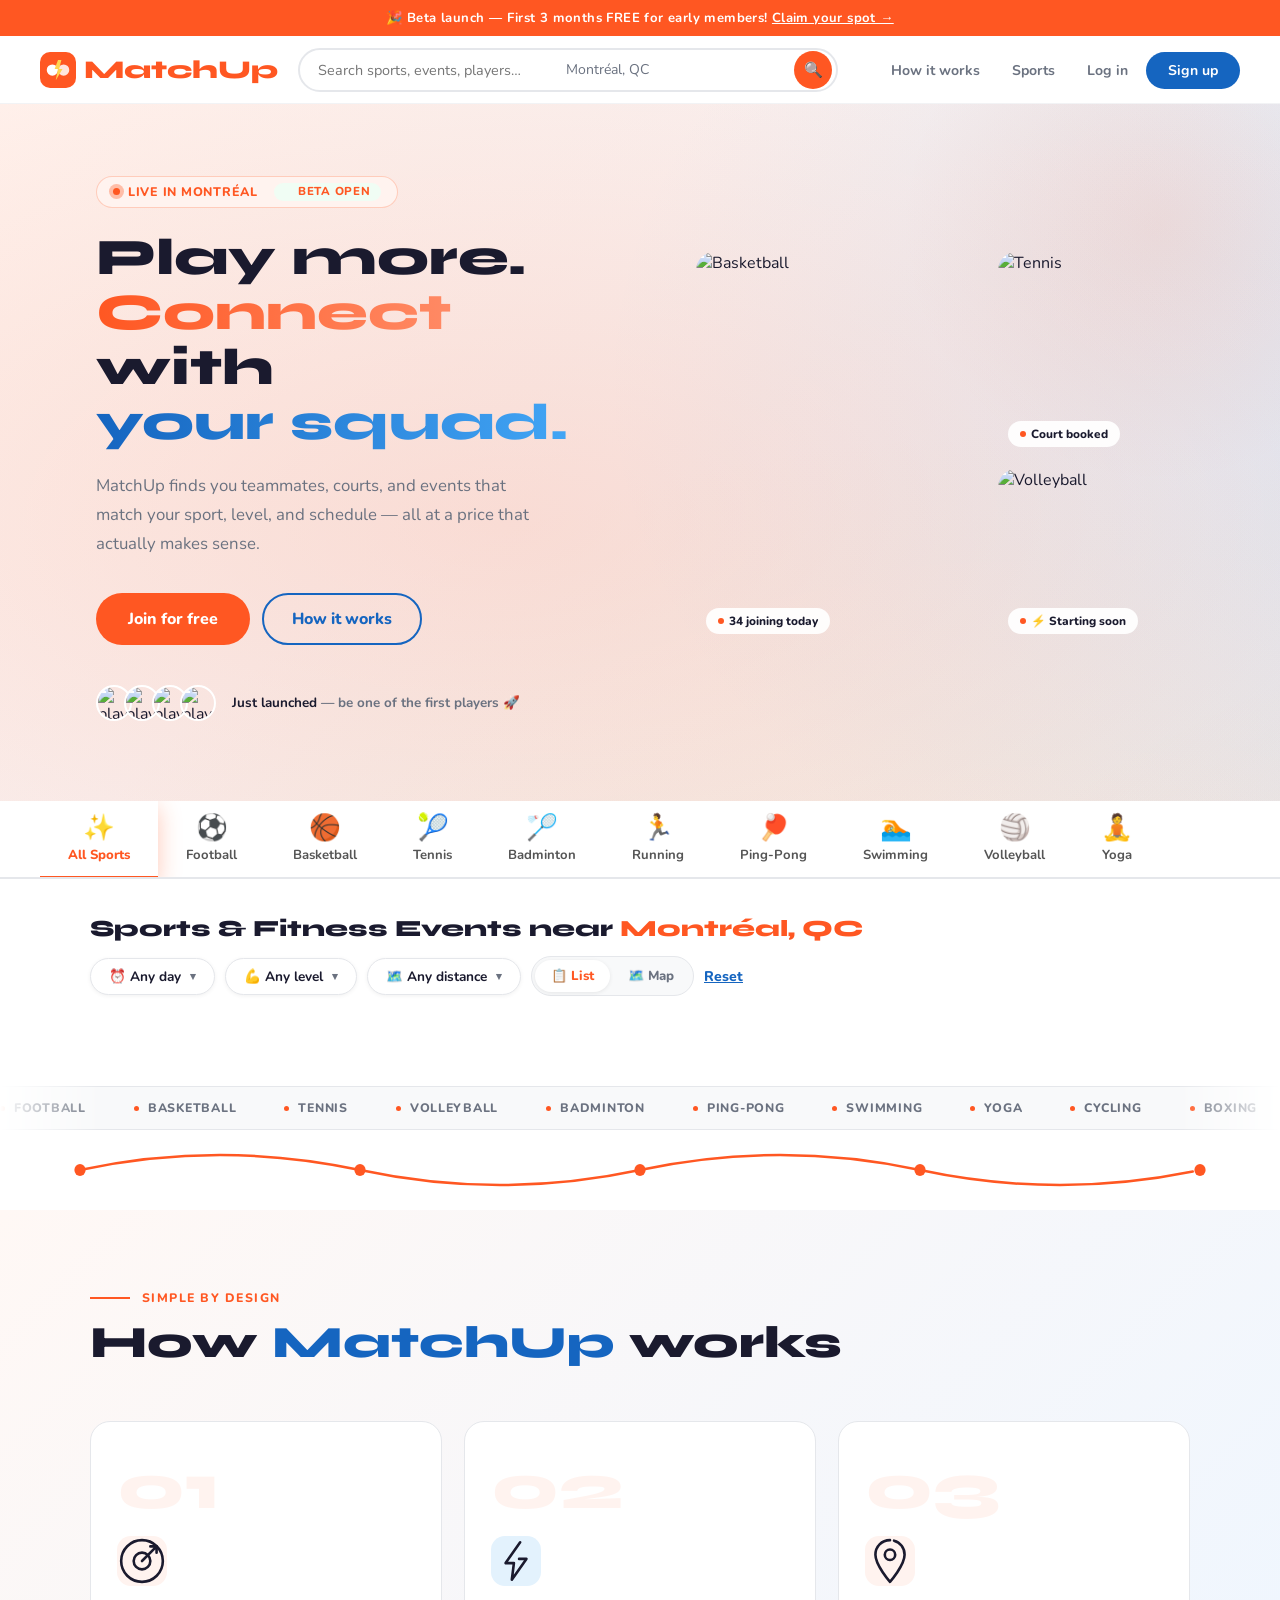
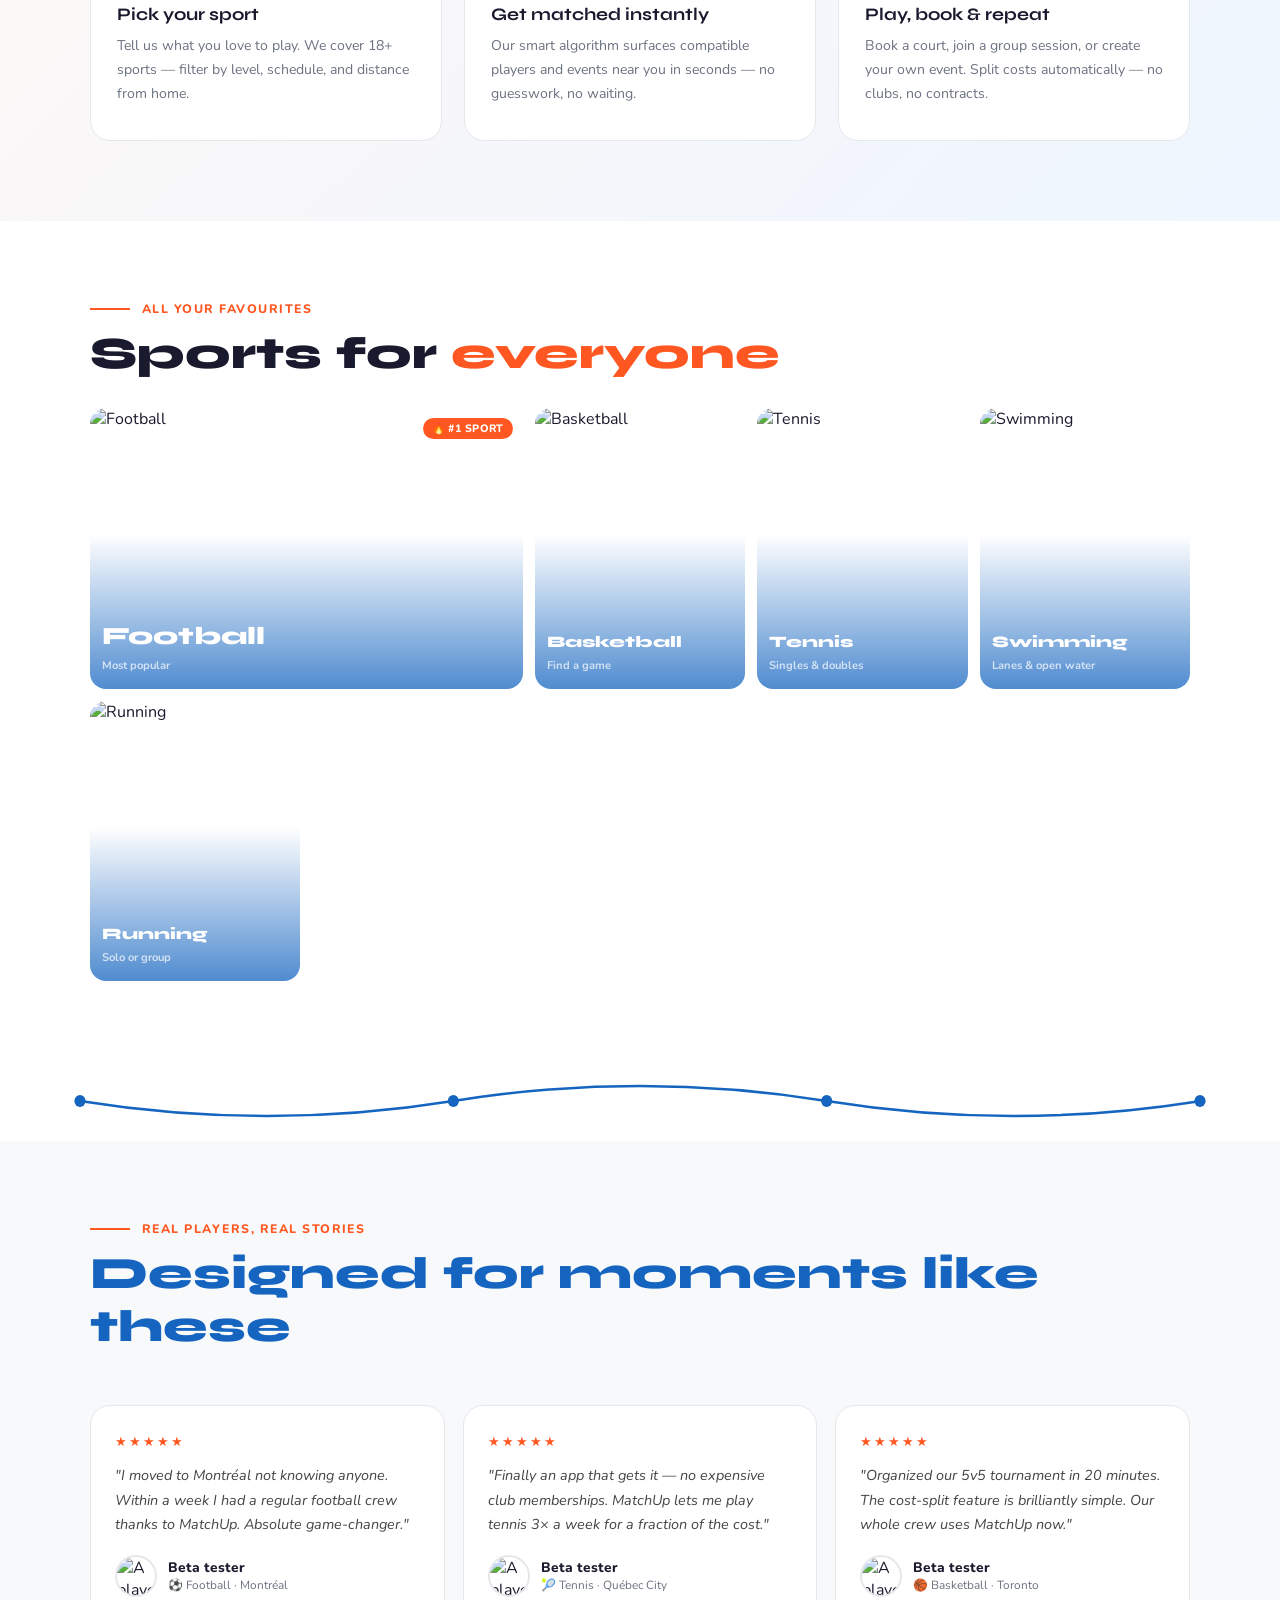
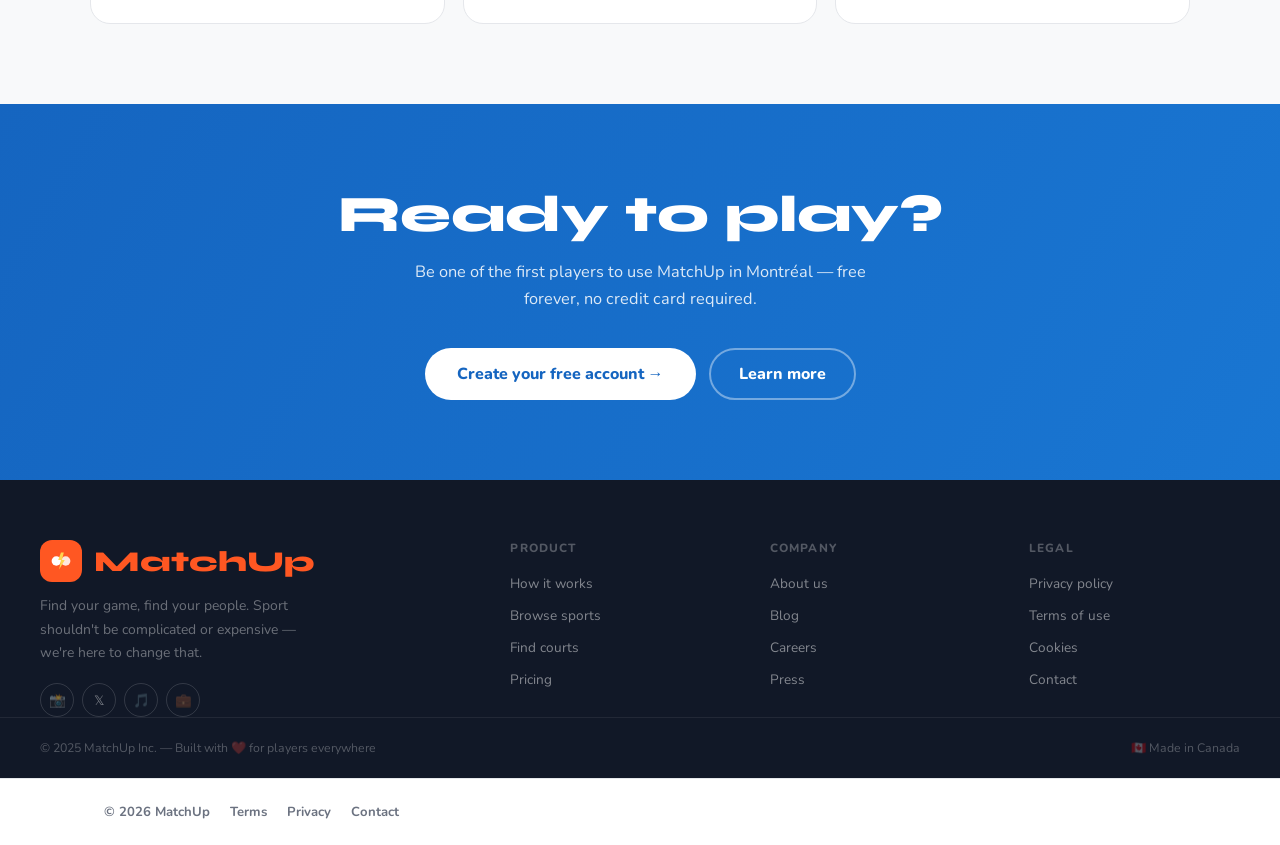
==== commit b663bf1c: "Update user references to 'A player'" ====
--- a/index.html
+++ b/index.html
@@ -1031,7 +1031,7 @@
         <div class="form-row">
           <div class="form-group">
             <label for="su-fname">First name</label>
-            <input type="text" id="su-fname" placeholder="Alex" autocomplete="given-name" />
+            <input type="text" id="su-fname" placeholder="A player" autocomplete="given-name" />
             <div class="field-error" id="err-fname">Required</div>
           </div>
           <div class="form-group">
@@ -1398,7 +1398,7 @@
         <div class="stars">★★★★★</div>
         <blockquote>"I moved to Montréal not knowing anyone. Within a week I had a regular football crew thanks to MatchUp. Absolute game-changer."</blockquote>
         <div class="author">
-          <div class="av"><img src="https://images.unsplash.com/photo-1507003211169-0a1dd7228f2d?w=84&h=84&fit=crop&crop=face&auto=format" alt="Thomas" /></div>
+          <div class="av"><img src="https://images.unsplash.com/photo-1507003211169-0a1dd7228f2d?w=84&h=84&fit=crop&crop=face&auto=format" alt="A player" /></div>
           <div><div class="aname">Beta tester</div><div class="asport">⚽ Football · Montréal</div></div>
         </div>
       </div>
@@ -1406,7 +1406,7 @@
         <div class="stars">★★★★★</div>
         <blockquote>"Finally an app that gets it — no expensive club memberships. MatchUp lets me play tennis 3× a week for a fraction of the cost."</blockquote>
         <div class="author">
-          <div class="av"><img src="https://images.unsplash.com/photo-1531746020798-e6953c6e8e04?w=84&h=84&fit=crop&crop=face&auto=format" alt="Camille" /></div>
+          <div class="av"><img src="https://images.unsplash.com/photo-1531746020798-e6953c6e8e04?w=84&h=84&fit=crop&crop=face&auto=format" alt="A player" /></div>
           <div><div class="aname">Beta tester</div><div class="asport">🎾 Tennis · Québec City</div></div>
         </div>
       </div>
@@ -1414,7 +1414,7 @@
         <div class="stars">★★★★★</div>
         <blockquote>"Organized our 5v5 tournament in 20 minutes. The cost-split feature is brilliantly simple. Our whole crew uses MatchUp now."</blockquote>
         <div class="author">
-          <div class="av"><img src="https://images.unsplash.com/photo-1472099645785-5658abf4ff4e?w=84&h=84&fit=crop&crop=face&auto=format" alt="Marcus" /></div>
+          <div class="av"><img src="https://images.unsplash.com/photo-1472099645785-5658abf4ff4e?w=84&h=84&fit=crop&crop=face&auto=format" alt="A player" /></div>
           <div><div class="aname">Beta tester</div><div class="asport">🏀 Basketball · Toronto</div></div>
         </div>
       </div>
@@ -1481,7 +1481,7 @@
 <div class="live-feed" id="liveFeed">
   <div class="lf-av" id="lfAv">T</div>
   <div>
-    <div class="lf-text" id="lfText"><strong>Thomas</strong> joined 5v5 Football</div>
+    <div class="lf-text" id="lfText"><strong>A player</strong> joined 5v5 Football</div>
     <div class="lf-time" id="lfTime">2 seconds ago</div>
   </div>
   <div class="lf-pulse"></div>
@@ -2338,16 +2338,16 @@
 
 /* ── LIVE ACTIVITY FEED SIMULATOR ── */
 const liveActivities = [
-  { name: 'Thomas', action: 'joined', target: '5v5 Football' },
-  { name: 'Camille', action: 'created', target: 'Tennis doubles' },
-  { name: 'Marcus', action: 'joined', target: 'Morning Run' },
-  { name: 'Sarah', action: 'joined', target: 'Yoga in the park' },
-  { name: 'Alex', action: 'created', target: 'Basketball 3v3' },
-  { name: 'Emma', action: 'joined', target: 'Volleyball beach' },
-  { name: 'Lucas', action: 'joined', target: 'Badminton session' },
-  { name: 'Sophie', action: 'created', target: 'Swimming meet' },
-  { name: 'Julien', action: 'joined', target: 'Ping-pong tournament' },
-  { name: 'Mia', action: 'joined', target: 'Trail Running' }
+  { name: 'A player', action: 'joined', target: '5v5 Football' },
+  { name: 'A player', action: 'created', target: 'Tennis doubles' },
+  { name: 'A player', action: 'joined', target: 'Morning Run' },
+  { name: 'A player', action: 'joined', target: 'Yoga in the park' },
+  { name: 'A player', action: 'created', target: 'Basketball 3v3' },
+  { name: 'A player', action: 'joined', target: 'Volleyball beach' },
+  { name: 'A player', action: 'joined', target: 'Badminton session' },
+  { name: 'A player', action: 'created', target: 'Swimming meet' },
+  { name: 'A player', action: 'joined', target: 'Ping-pong tournament' },
+  { name: 'A player', action: 'joined', target: 'Trail Running' }
 ];
 const timeAgoPhrases = ['just now', '2 seconds ago', '10 seconds ago', '30 seconds ago', '1 minute ago'];
 const avatarColors = ['#FF5722', '#1565C0', '#16A34A', '#7C3AED', '#DB2777', '#EA580C'];
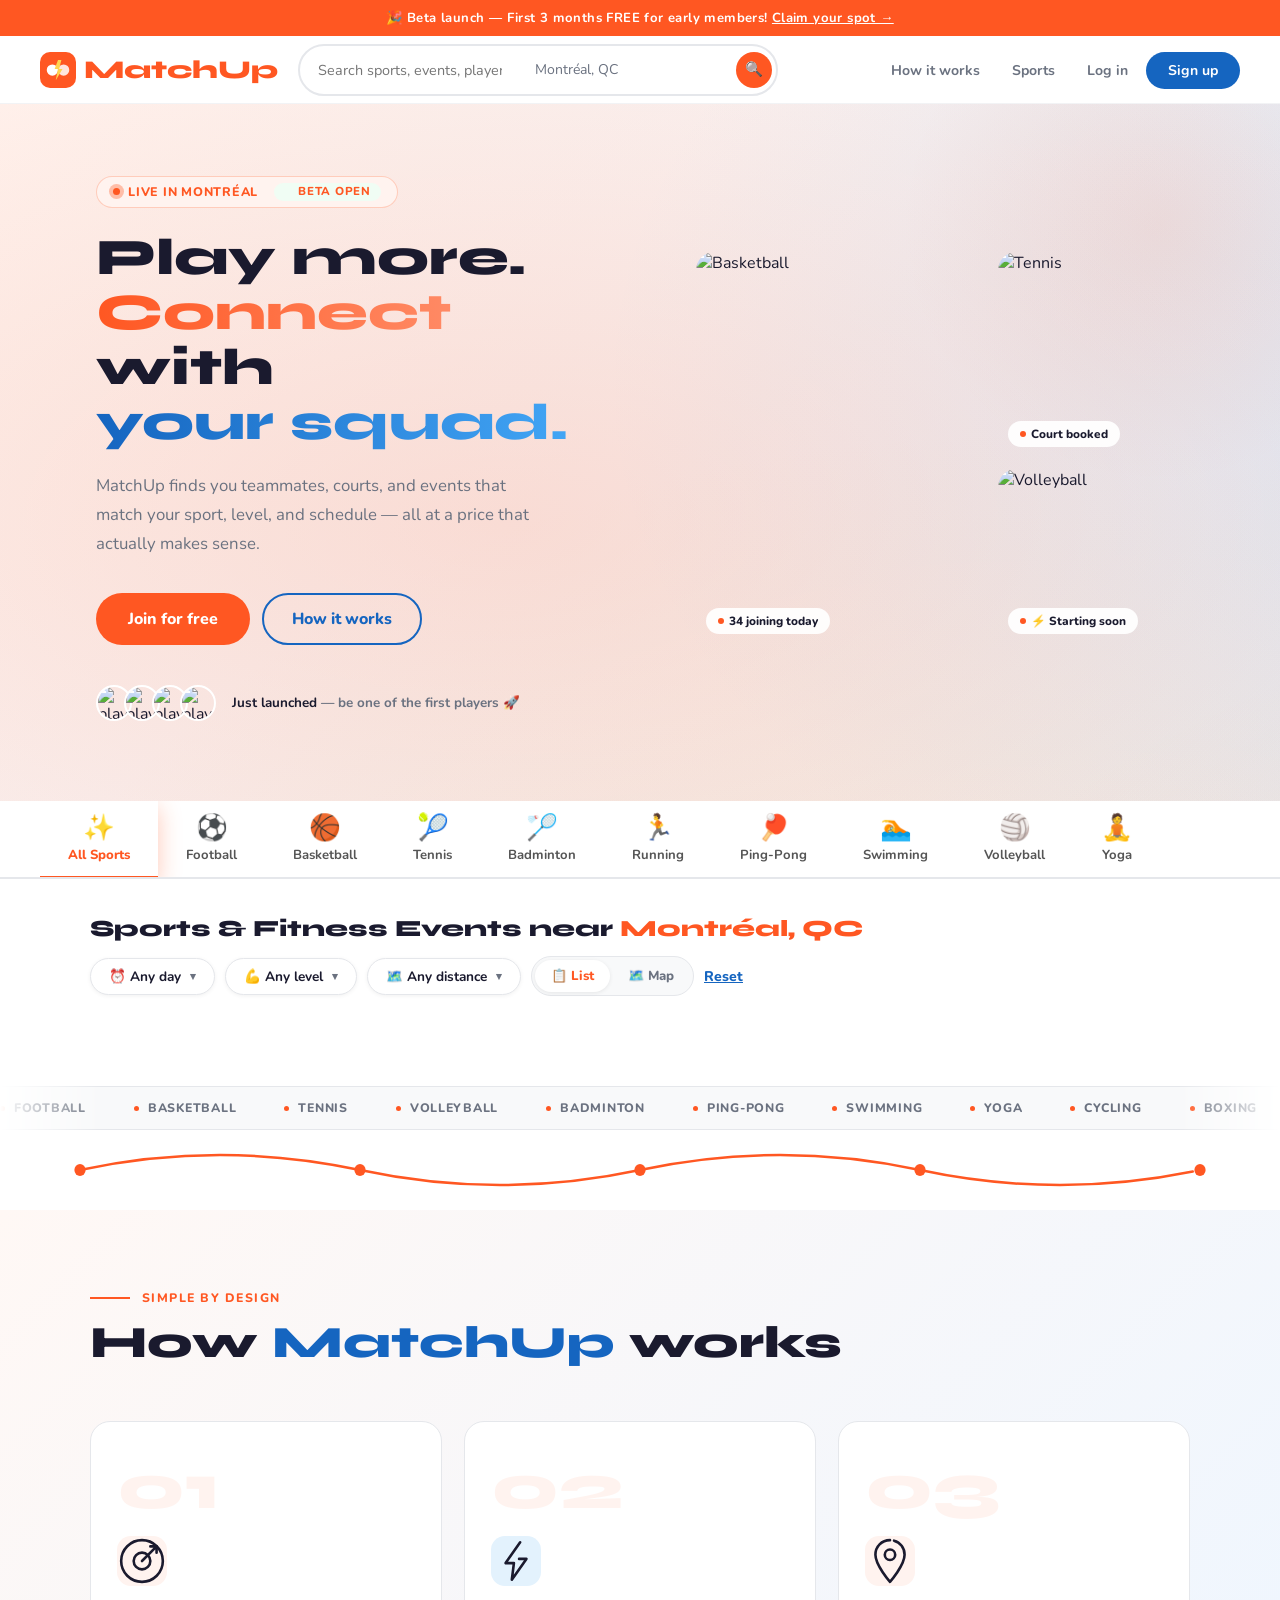
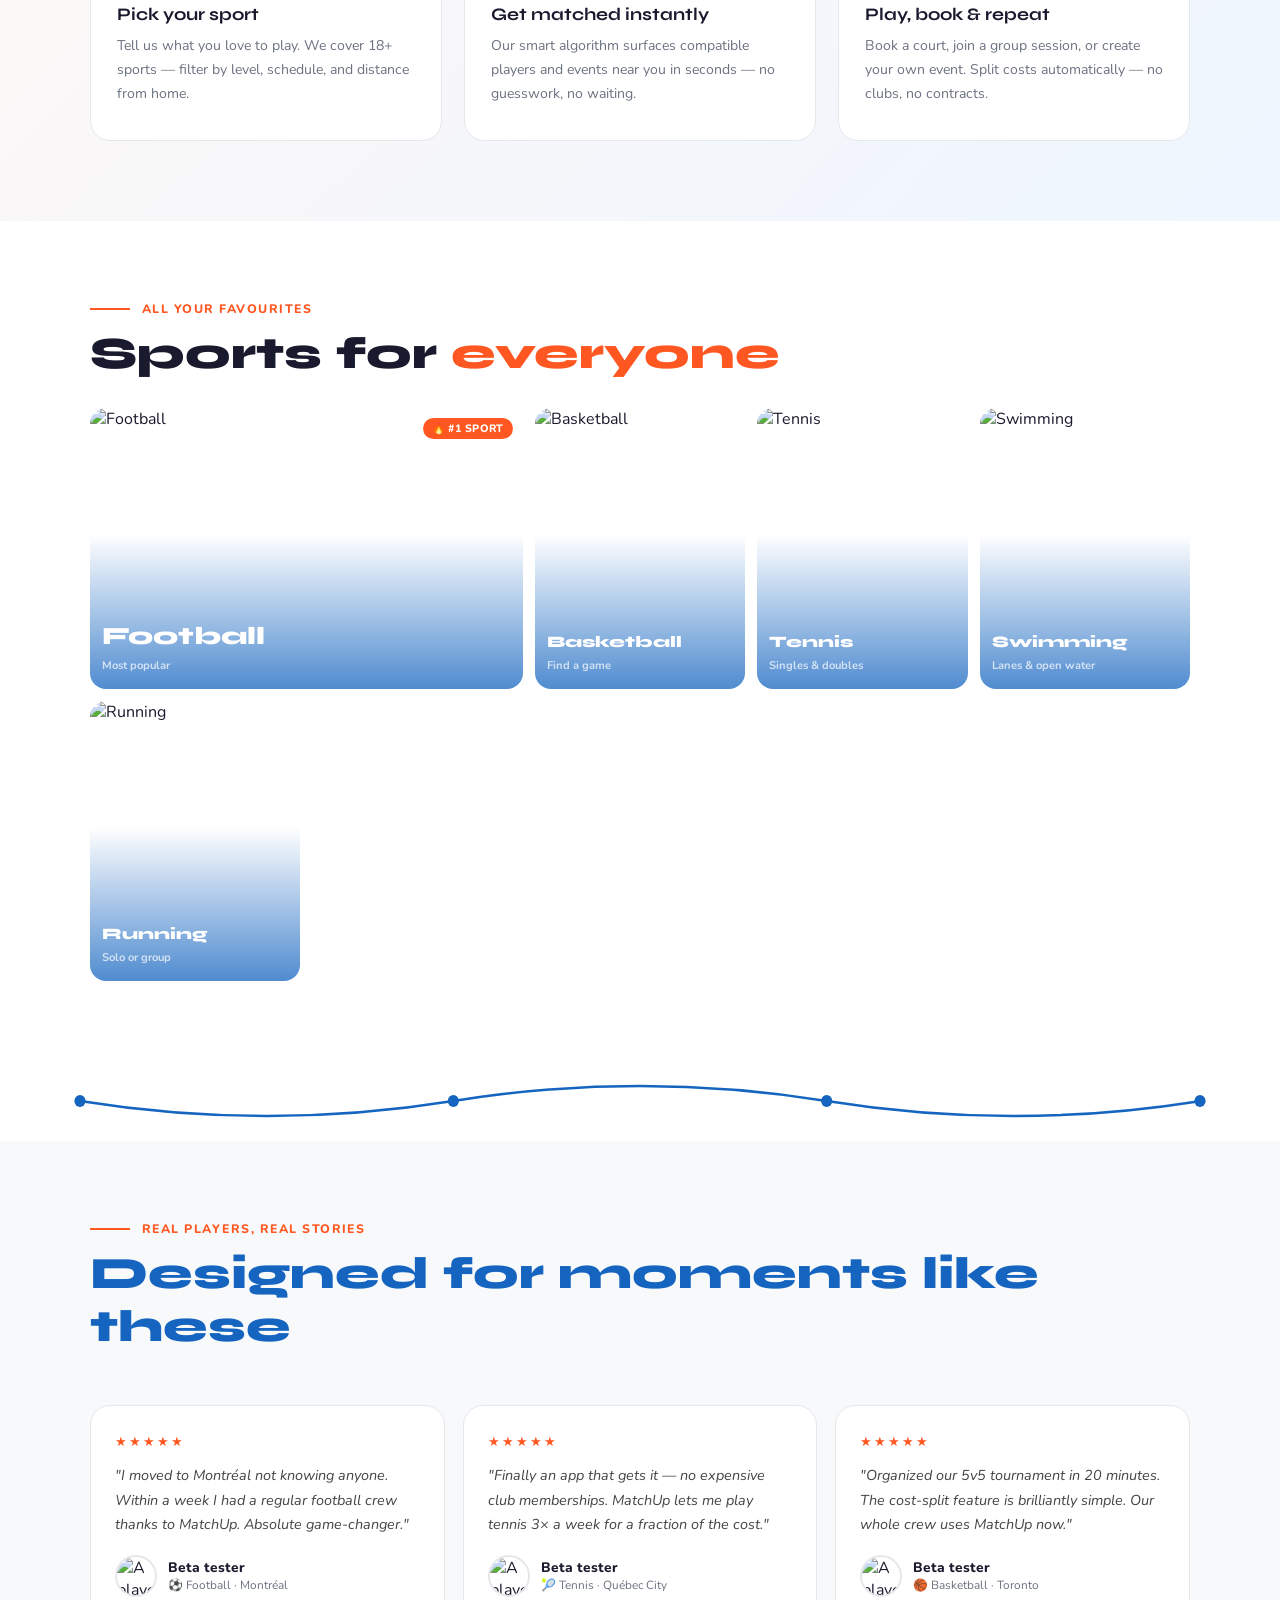
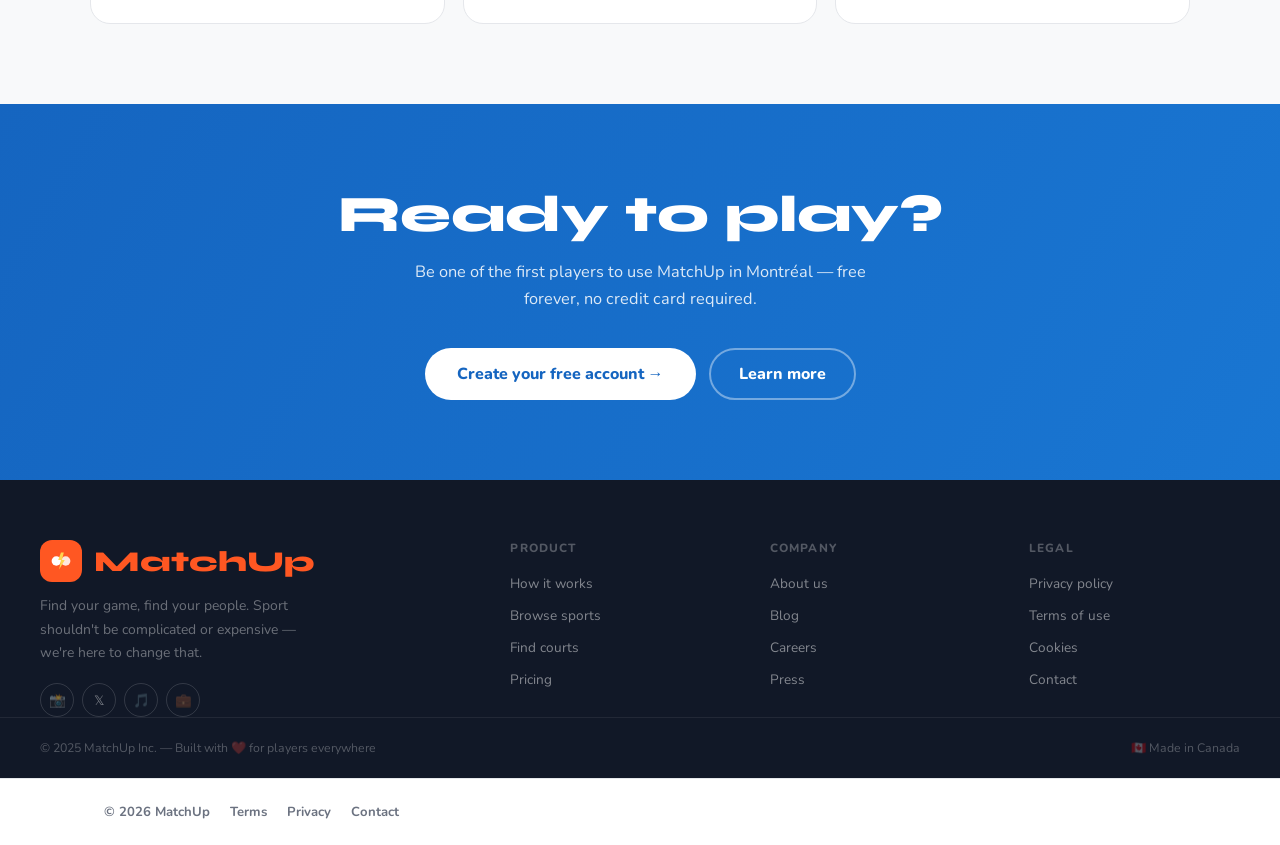
==== commit 01ee6c8a: "Adjust search bar and button styles in index.html" ====
--- a/index.html
+++ b/index.html
@@ -124,12 +124,13 @@
     }
     .nav-logo { font-family: 'Syne', sans-serif; font-weight: 800; font-size: 1.6rem; color: var(--orange); text-decoration: none; display: flex; align-items: center; gap: 8px; flex-shrink: 0; }
     .logo-icon { width: 36px; height: 36px; border-radius: 10px; background: var(--orange); display: flex; align-items: center; justify-content: center; font-size: 1.1rem; color: #fff; }
-    .search-bar { flex: 1; max-width: 540px; display: flex; align-items: center; border: 2px solid var(--border); border-radius: 100px; padding: 0 4px 0 0; transition: border-color .2s, box-shadow .2s; background: #fff; }
+    .search-bar { flex: 1; max-width: 480px; display: flex; align-items: center; border: 2px solid var(--border); border-radius: 100px; padding: 4px 4px 4px 0; transition: border-color .2s, box-shadow .2s; background: #fff; overflow: hidden; }
     .search-bar:focus-within { border-color: var(--orange); box-shadow: 0 0 0 3px rgba(255,87,34,.12); }
     .search-bar input { flex: 1; padding: 10px 18px; font-family: 'Nunito', sans-serif; font-size: .9rem; border: none; outline: none; background: transparent; color: var(--text); }
     .sb-div { width: 1px; background: var(--border); margin: 8px 0; }
     .search-bar .loc { padding: 10px 14px; font-family: 'Nunito', sans-serif; font-size: .88rem; border: none; outline: none; background: transparent; color: var(--muted); min-width: 130px; }
-    .search-btn { width: 38px; height: 38px; background: var(--orange); border: none; border-radius: 50%; cursor: pointer; display: flex; align-items: center; justify-content: center; font-size: .95rem; color: #fff; transition: background .2s, transform .15s; flex-shrink: 0; }
+    .search-btn { width: 36px; height: 36px; background: var(--orange); border: none; border-radius: 50%; cursor: pointer; display: flex; align-items: center; justify-content: center; font-size: .9rem; color: #fff; transition: background .2s, transform .15s; flex-shrink: 0; margin-left: 4px; }
+    .search-btn:hover { background: var(--orange-lt); transform: scale(1.05); }
     .search-btn:hover { background: var(--orange-lt); transform: scale(1.05); }
     .nav-links { display: flex; align-items: center; gap: 4px; list-style: none; margin-left: auto; }
     .nav-links a { padding: 8px 14px; border-radius: 100px; font-size: .88rem; font-weight: 700; color: var(--muted); text-decoration: none; cursor: pointer; transition: background .15s, color .15s; }
@@ -1791,7 +1792,7 @@
       <li><a href="create-event.html" style="color:var(--orange);font-weight:800;">➕ Create</a></li>
       <li><a href="profile.html">👤 Profile</a></li>
       <li><span style="padding:8px 14px;font-size:.88rem;font-weight:800;color:var(--text)">👋 ${fname}</span></li>
-      <li><a class="btn-su" href="#" onclick="logOut();return false;">Log out</a></li>`;
+      <li><a class="btn-su" href="#" onclick="logOut();return false;" style="white-space:nowrap;">Log out</a></li>`;
   }
   // Update CTA buttons for logged-in state
   const heroCTA = document.getElementById('heroCTA');
